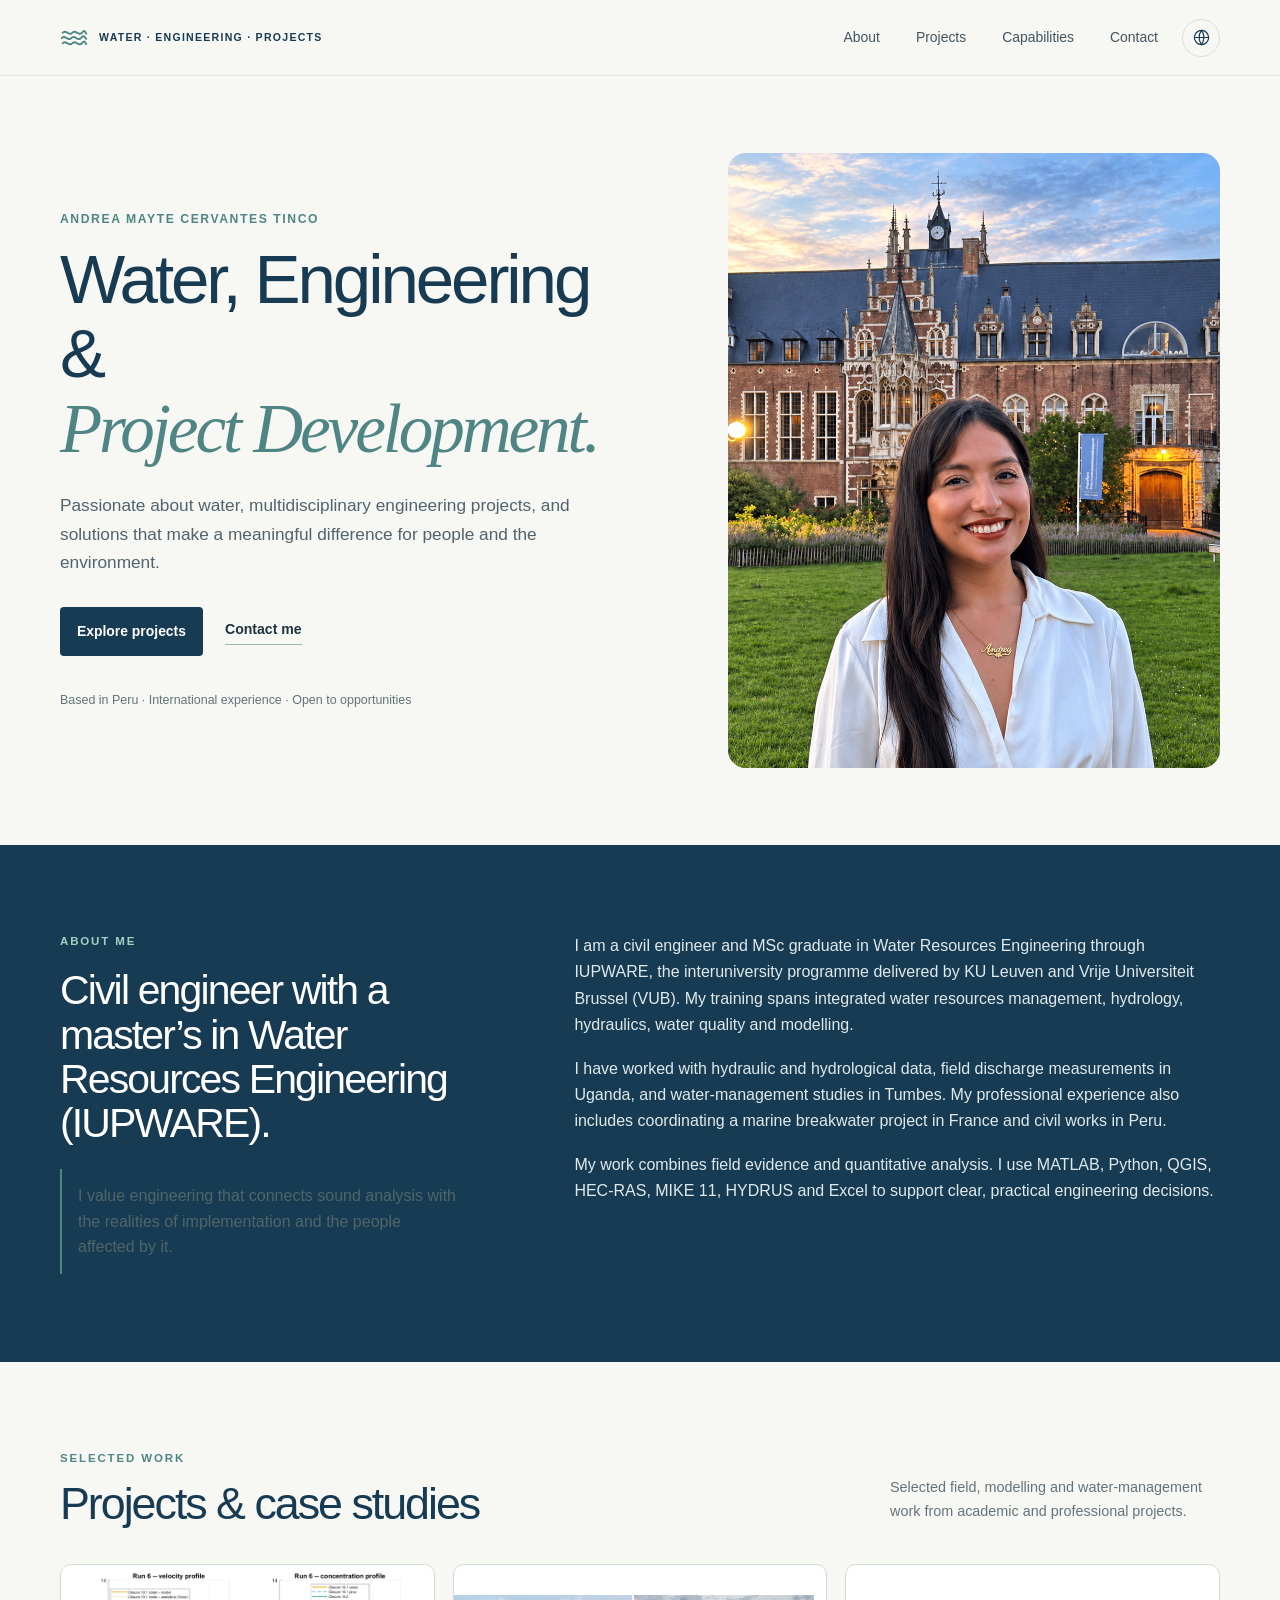
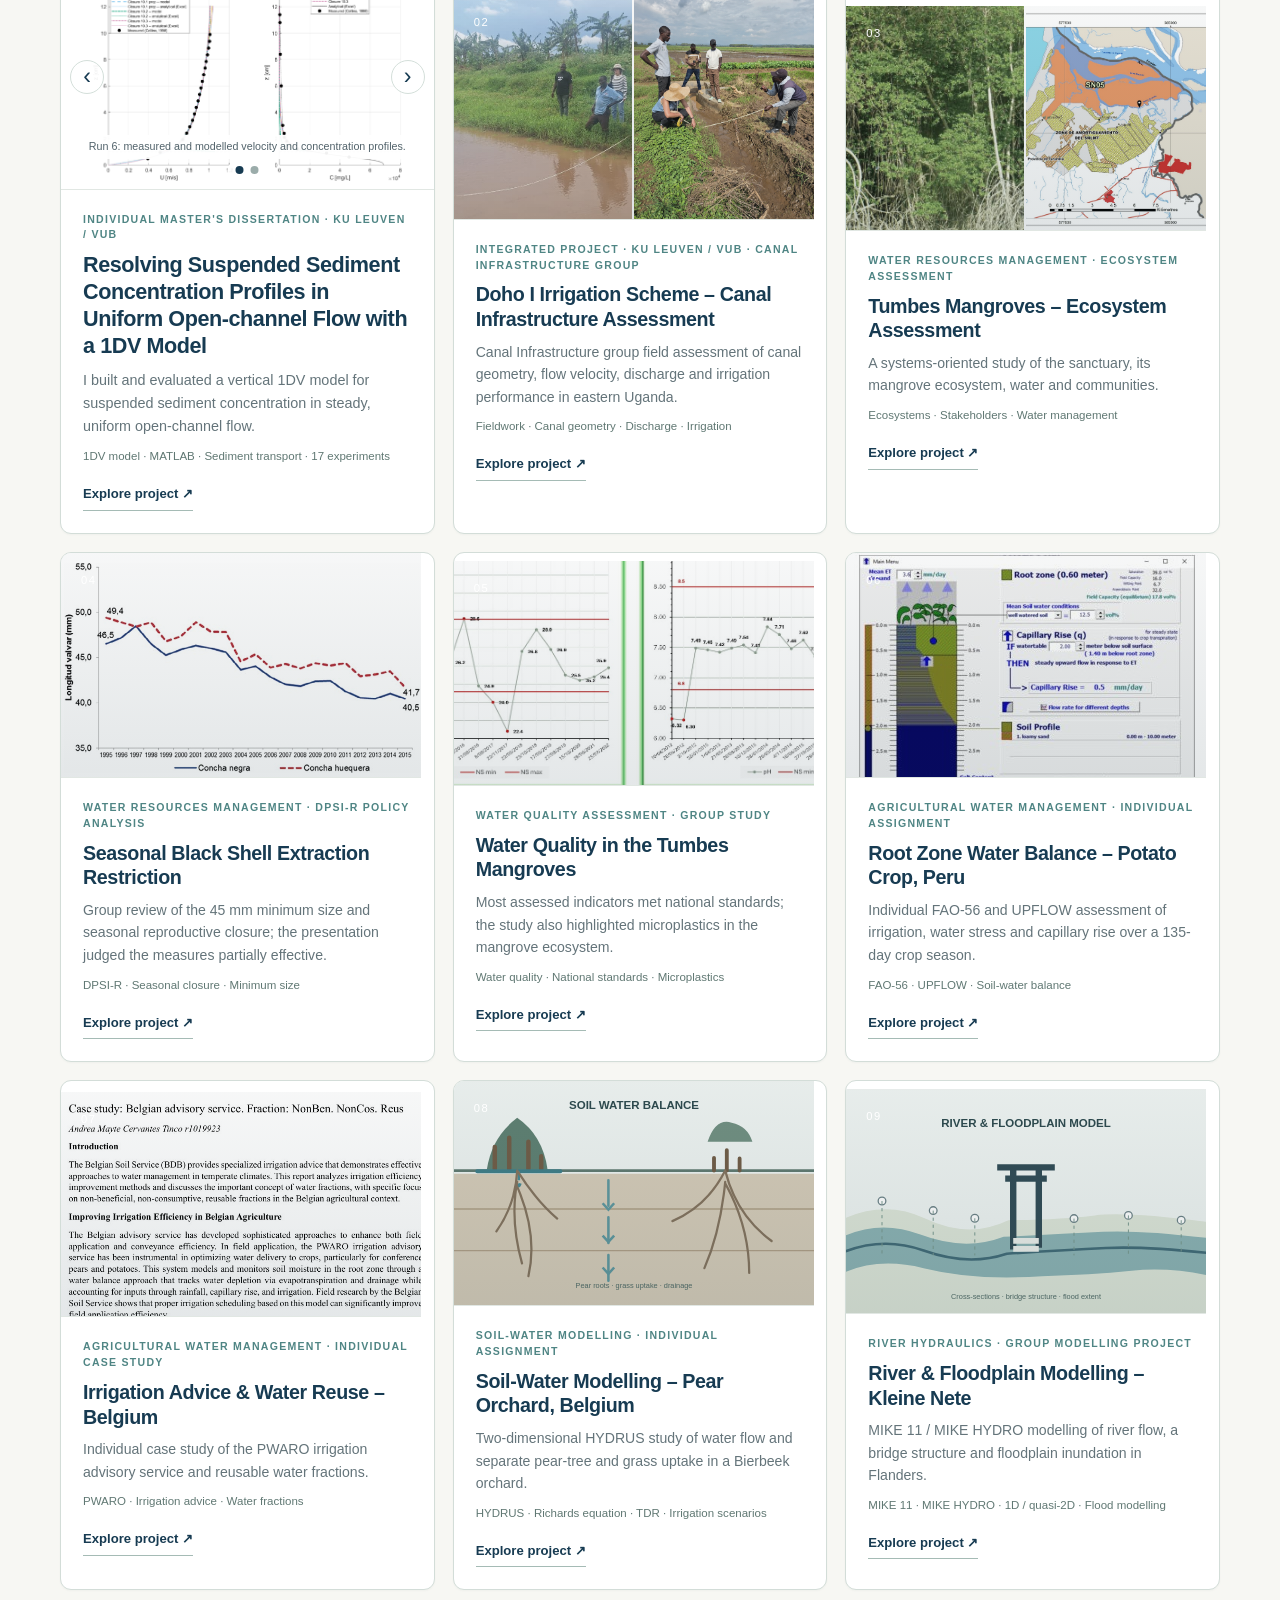
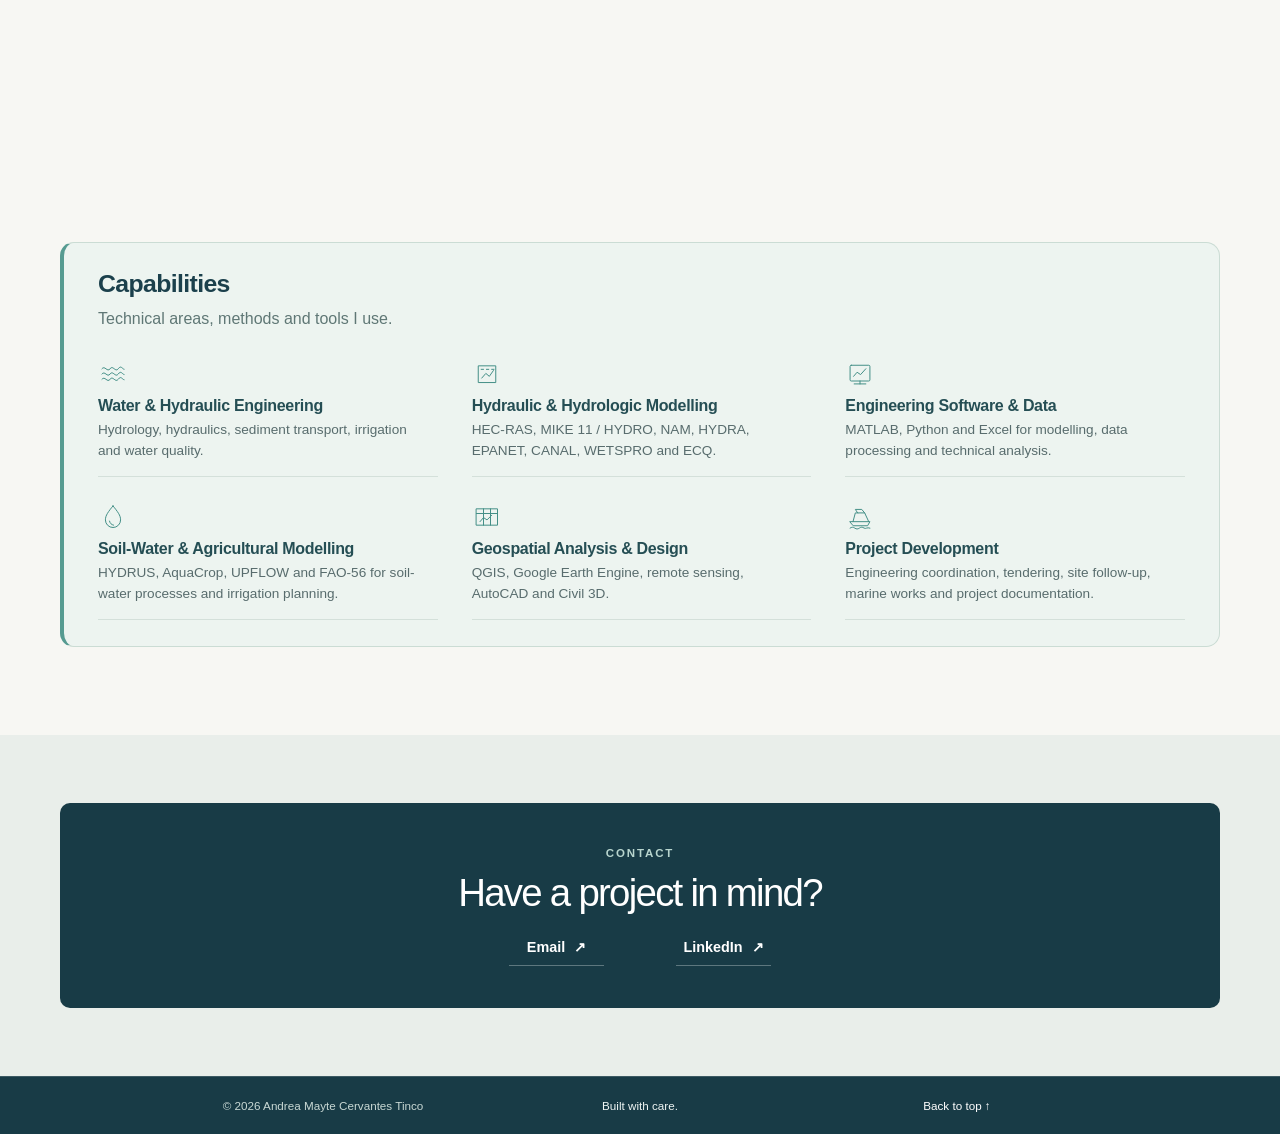
==== index.html @ 33591b2e "Expand portfolio project details and technical profile" ====
<!doctype html>
<html lang="en">
<head>
  <meta charset="utf-8">
  <meta name="viewport" content="width=device-width, initial-scale=1">
  <meta name="description" content="Andrea Mayte Cervantes Tinco — Civil engineer and MSc in Water Resources Engineering. Selected work in water resources, hydraulics and infrastructure.">
  <meta name="theme-color" content="#173b52">
  <title>Andrea Cervantes | Engineering Portfolio</title>
  <link rel="stylesheet" href="assets/css/style.css?v=14">
</head>
<body>
  <a class="skip-link" href="#main" data-i18n="skip">Skip to content</a>
  <header class="site-header">
    <a class="brand" href="#home" aria-label="Back to home"><span class="brand-mark" aria-hidden="true"><svg viewBox="0 0 32 32"><path d="M3 10c4-5 7 5 11 0s7 5 11 0 4 1 5 1M2 16c4-5 7 5 11 0s7 5 11 0 5 1 6 1M3 22c4-5 7 5 11 0s7 5 11 0 4 1 5 1"/></svg></span><span data-i18n="brandText">WATER · ENGINEERING · PROJECTS</span></a>
    <nav class="desktop-nav" aria-label="Main navigation">
      <a href="#about" data-i18n="navAbout">About</a>
      <a href="#projects" data-i18n="navProjects">Projects</a>
      <a href="#skills" data-i18n="navSkills">Capabilities</a>
      <a href="#contact" data-i18n="navContact">Contact</a>
    </nav>
    <div class="header-actions">
      <div class="language-picker">
        <button class="language-toggle" id="language-toggle" aria-label="Select language" aria-expanded="false">
          <svg viewBox="0 0 24 24" aria-hidden="true"><circle cx="12" cy="12" r="9"/><path d="M3 12h18M12 3a15 15 0 0 1 0 18M12 3a15 15 0 0 0 0 18"/></svg>
        </button>
        <div class="language-menu" id="language-menu" hidden>
          <button type="button" data-lang="en">English</button>
          <button type="button" data-lang="es">Español</button>
          <button type="button" data-lang="nl">Nederlands</button>
        </div>
      </div>
      <button class="menu-toggle" id="menu-toggle" aria-expanded="false" aria-controls="mobile-nav" aria-label="Open menu">☰</button>
    </div>
    <nav class="mobile-nav" id="mobile-nav" aria-label="Mobile navigation" hidden>
      <a href="#about" data-i18n="navAbout">About</a><a href="#projects" data-i18n="navProjects">Projects</a><a href="#skills" data-i18n="navSkills">Capabilities</a><a href="#contact" data-i18n="navContact">Contact</a>
    </nav>
  </header>
  <main id="main">
    <section class="hero section-wrap" id="home">
      <div class="hero-copy">
        <p class="hero-eyebrow">Andrea Mayte Cervantes Tinco</p>
        <h1 data-i18n="heroTitle">Water, Engineering &amp;<br><em>Project Development.</em></h1>
        <p class="hero-lede" data-i18n="heroText">Passionate about water, multidisciplinary engineering projects, and solutions that make a meaningful difference for people and the environment.</p>
        <div class="hero-actions">
          <a class="button button-dark" href="#projects" data-i18n="viewProjects">Explore projects <span aria-hidden="true">↗</span></a>
          <a class="text-link" href="#contact" data-i18n="getInTouch">Contact me</a>
        </div>
        <p class="hero-note" data-i18n="heroNote">Based in Peru · International experience · Open to opportunities</p>
      </div>
      <div class="hero-art photo-carousel" aria-label="Andrea's engineering and international experiences">
        <img class="hero-photo active" src="assets/images/Andrea_top.png" alt="Andrea at KU Leuven" fetchpriority="high">
        <img class="hero-photo" src="assets/images/Uganda_campo1.png" alt="Andrea measuring an irrigation channel in Uganda" loading="lazy">
        <img class="hero-photo" src="assets/images/Uganda_niños.png" alt="Andrea walking with children in Uganda" loading="lazy">
      </div>
    </section>

    <section class="about-section" id="about">
      <div class="section-wrap about-layout">
        <div class="about-heading"><p class="eyebrow" data-i18n="aboutLabel">ABOUT ME</p><h2 data-i18n="aboutTitle">Civil engineer with a master’s in Water Resources Engineering (IUPWARE).</h2><p class="about-principle" data-i18n="aboutPrinciple">I value engineering that connects sound analysis with the realities of implementation and the people affected by it.</p></div>
        <div class="about-copy"><p data-i18n="aboutP1">I am a civil engineer and MSc graduate in Water Resources Engineering through IUPWARE, the interuniversity programme delivered by KU Leuven and Vrije Universiteit Brussel (VUB). My training spans integrated water resources management, hydrology, hydraulics, water quality and modelling.</p><p data-i18n="aboutP2">I have worked with hydraulic and hydrological data, field discharge measurements in Uganda, and water-management studies in Tumbes. My professional experience also includes coordinating a marine breakwater project in France and civil works in Peru.</p><p data-i18n="aboutP3">My work combines field evidence and quantitative analysis. I use MATLAB, Python, QGIS, HEC-RAS, MIKE 11, HYDRUS and Excel to support clear, practical engineering decisions.</p></div>
      </div>
    </section>

    <section class="section-wrap content-section" id="projects">
      <div class="section-heading"><div><p class="eyebrow" data-i18n="selectedWork">SELECTED WORK</p><h2 data-i18n="projectsTitle">Projects &amp; case studies</h2></div><p class="section-aside" data-i18n="projectsAside">Selected research and engineering projects from academic and field experience.</p></div>
      <div class="project-grid project-grid-interactive">
        <article class="project-card thesis-project-card">
          <div class="thesis-carousel" data-carousel role="region" aria-roledescription="carousel" data-i18n-aria="thesisCarouselLabel" aria-label="Master's thesis figures">
            <img class="thesis-slide active" src="assets/images/projects/thesis-profiles.png" alt="Run 6 measured and modelled velocity and suspended sediment concentration profiles" data-i18n-alt="thesisAlt1" loading="lazy">
            <img class="thesis-slide" src="assets/images/projects/thesis-accuracy.png" alt="Concentration error across 17 experimental runs and four sediment closures" data-i18n-alt="thesisAlt2" loading="lazy">
            <button class="carousel-arrow carousel-prev" type="button" data-carousel-step="-1" data-i18n-aria="carouselPrevious" aria-label="Previous thesis figure">‹</button>
            <button class="carousel-arrow carousel-next" type="button" data-carousel-step="1" data-i18n-aria="carouselNext" aria-label="Next thesis figure">›</button>
            <div class="carousel-dots" data-i18n-aria="carouselChoose" aria-label="Choose thesis figure"><button type="button" class="active" data-slide-to="0" data-i18n-aria="carouselOption1" aria-label="Show profile comparison"></button><button type="button" data-slide-to="1" data-i18n-aria="carouselOption2" aria-label="Show 17-run accuracy comparison"></button></div>
            <p class="thesis-image-caption" data-carousel-caption data-i18n="thesisSlide1">Run 6: measured and modelled velocity and concentration profiles.</p>
          </div>
          <div class="project-content thesis-card-content">
            <span class="project-meta" data-i18n="thesisMeta">INDIVIDUAL MASTER'S DISSERTATION · KU LEUVEN / VUB</span>
            <h3 data-i18n="pThesisTitle">Resolving Suspended Sediment Concentration Profiles in Uniform Open-channel Flow with a 1DV Model</h3>
            <p class="project-summary" data-i18n="thesisIntro">I built and evaluated a vertical 1DV model for suspended sediment concentration in steady, uniform open-channel flow.</p>
            <span class="project-tags" data-i18n="thesisTags">1DV model · MATLAB · Sediment transport · 17 experiments</span>
            <button class="project-open thesis-card-action" type="button" data-project="thesis" data-i18n="openProject">Explore project ↗</button>
          </div>
        </article>
        <button class="project-card" type="button" data-project="doho"><span class="project-image project-image-pair"><img src="assets/images/projects/doho.jpg" alt="Field team measuring a Doho I canal" loading="lazy"><img src="assets/images/Uganda_campo1.png" alt="Canal cross-section field measurement in Uganda" loading="lazy"><span class="visual-index">02</span></span><span class="project-content"><span class="project-meta" data-i18n="dohoMeta">INTEGRATED PROJECT · KU LEUVEN / VUB · CANAL INFRASTRUCTURE GROUP</span><strong data-i18n="dohoTitle">Doho I Irrigation Scheme – Canal Infrastructure Assessment</strong><span class="project-summary" data-i18n="dohoSummary">Field assessment of canal geometry, flow velocity, discharge and irrigation performance in eastern Uganda.</span><span class="project-tags" data-i18n="dohoTags">Fieldwork · Canal geometry · Discharge · Irrigation</span><span class="project-open" data-i18n="openProject">Explore project ↗</span></span></button>
        <button class="project-card" type="button" data-project="tumbes"><span class="project-image project-image-pair"><img src="assets/images/projects/tumbes-mangrove.jpg" alt="Mangrove forest in the Tumbes sanctuary" loading="lazy"><img src="assets/images/projects/tumbes-map.jpg" alt="Map of the Tumbes sanctuary and study area" loading="lazy"><span class="visual-index">03</span></span><span class="project-content"><span class="project-meta" data-i18n="tumbesMeta">WATER RESOURCES MANAGEMENT · ECOSYSTEM ASSESSMENT</span><strong data-i18n="tumbesTitle">Tumbes Mangroves – Ecosystem Assessment</strong><span class="project-summary" data-i18n="tumbesSummary">A hydro-social systems case study of the Tumbes Mangroves National Sanctuary.</span><span class="project-tags" data-i18n="tumbesTags">Ecosystems · Stakeholders · Water management</span><span class="project-open" data-i18n="openProject">Explore project ↗</span></span></button>
        <button class="project-card" type="button" data-project="shells"><span class="project-image"><img src="assets/images/projects/shell-size-trend.png" alt="Trend in average black shell length from 1995 to 2015" loading="lazy"><span class="visual-index">04</span></span><span class="project-content"><span class="project-meta" data-i18n="shellMeta">WATER RESOURCES MANAGEMENT · DPSI-R POLICY ANALYSIS</span><strong data-i18n="shellTitle">Seasonal Black Shell Extraction Restriction</strong><span class="project-summary" data-i18n="shellSummary">DPSI-R analysis of seasonal harvesting restrictions in the Tumbes Mangroves Sanctuary.</span><span class="project-tags" data-i18n="shellTags">DPSI-R · Seasonal closure · Minimum size</span><span class="project-open" data-i18n="openProject">Explore project ↗</span></span></button>
        <button class="project-card" type="button" data-project="quality"><span class="project-image"><img src="assets/images/projects/waterquality-focus.jpg" alt="Water temperature and water quality measurements in the sanctuary" loading="lazy"><span class="visual-index">05</span></span><span class="project-content"><span class="project-meta" data-i18n="qualityMeta">WATER QUALITY ASSESSMENT · GROUP STUDY</span><strong data-i18n="qualityTitle">Water Quality in the Tumbes Mangroves</strong><span class="project-summary" data-i18n="qualitySummary">Assessment of water quality conditions in the sanctuary using the group's reported sampling and analysis.</span><span class="project-tags" data-i18n="qualityTags">Water quality · National standards · Microplastics</span><span class="project-open" data-i18n="openProject">Explore project ↗</span></span></button>
        <button class="project-card" type="button" data-project="potato"><span class="project-image"><img src="assets/images/projects/potato-focus.jpg" alt="UPFLOW soil water balance model for potato irrigation" loading="lazy"><span class="visual-index">06</span></span><span class="project-content"><span class="project-meta" data-i18n="potatoMeta">AGRICULTURAL WATER MANAGEMENT · INDIVIDUAL ASSIGNMENT</span><strong data-i18n="potatoTitle">Root Zone Water Balance – Potato Crop, Peru</strong><span class="project-summary" data-i18n="potatoSummary">Water balance assessment for a potato crop in Marcollo, Puno, including water stress and irrigation scenarios.</span><span class="project-tags" data-i18n="potatoTags">FAO-56 · UPFLOW · Soil-water balance</span><span class="project-open" data-i18n="openProject">Explore project ↗</span></span></button>
        <button class="project-card" type="button" data-project="belgium"><span class="project-image"><img src="assets/images/projects/belgium-focus.jpg" alt="Irrigation advisory case study for Belgium" loading="lazy"><span class="visual-index">07</span></span><span class="project-content"><span class="project-meta" data-i18n="belgiumMeta">AGRICULTURAL WATER MANAGEMENT · INDIVIDUAL CASE STUDY</span><strong data-i18n="belgiumTitle">Irrigation Advice &amp; Water Reuse – Belgium</strong><span class="project-summary" data-i18n="belgiumSummary">Case study of the Belgian Soil Service and irrigation advice, including water fractions.</span><span class="project-tags" data-i18n="belgiumTags">PWARO · Irrigation advice · Water fractions</span><span class="project-open" data-i18n="openProject">Explore project ↗</span></span></button>
        <button class="project-card" type="button" data-project="soil"><span class="project-image"><img src="assets/images/projects/soil-water-model.svg" alt="Conceptual diagram of an orchard soil-water model with separate pear and grass root zones" loading="lazy"><span class="visual-index">08</span></span><span class="project-content"><span class="project-meta" data-i18n="soilMeta">SOIL-WATER MODELLING · INDIVIDUAL ASSIGNMENT</span><strong data-i18n="soilTitle">Soil-Water Modelling – Pear Orchard, Belgium</strong><span class="project-summary" data-i18n="soilSummary">Two-dimensional HYDRUS study of water flow and separate pear-tree and grass uptake in a Bierbeek orchard.</span><span class="project-tags" data-i18n="soilTags">HYDRUS · Richards equation · TDR · Irrigation scenarios</span><span class="project-open" data-i18n="openProject">Explore project ↗</span></span></button>
        <button class="project-card" type="button" data-project="river"><span class="project-image"><img src="assets/images/projects/river-model.svg" alt="Conceptual river and floodplain illustration with a bridge and flow cross-sections" loading="lazy"><span class="visual-index">09</span></span><span class="project-content"><span class="project-meta" data-i18n="riverMeta">RIVER HYDRAULICS · GROUP MODELLING PROJECT</span><strong data-i18n="riverTitle">River &amp; Floodplain Modelling – Kleine Nete</strong><span class="project-summary" data-i18n="riverSummary">MIKE 11 / MIKE HYDRO modelling of river flow, a bridge structure and floodplain inundation in Flanders.</span><span class="project-tags" data-i18n="riverTags">MIKE 11 · MIKE HYDRO · 1D / quasi-2D · Flood modelling</span><span class="project-open" data-i18n="openProject">Explore project ↗</span></span></button>
      </div>
    </section>

    <section class="section-wrap content-section skills-section" id="skills">
      <div class="capability-panel">
        <h2 data-i18n="skillsTitle">Capabilities</h2><p class="capability-subtitle" data-i18n="skillsAside">Areas I work across and continue to develop.</p>
        <div class="capability-cards">
          <article class="capability-card"><span class="capability-icon" aria-hidden="true"><svg viewBox="0 0 48 48"><path d="M5 15c5-7 9 7 14 0s9 7 14 0 7 1 10 1M5 24c5-7 9 7 14 0s9 7 14 0 7 1 10 1M5 33c5-7 9 7 14 0s9 7 14 0 7 1 10 1"/></svg></span><h3 data-i18n="capWaterTitle">Water &amp; Hydraulic Engineering</h3><p data-i18n="capWaterText">Hydrology, hydraulics, sediment transport, irrigation and water quality.</p></article>
          <article class="capability-card"><span class="capability-icon" aria-hidden="true"><svg viewBox="0 0 48 48"><path d="M9 38V10h30v28zM15 31l7-8 6 5 7-10M14 16h4m5 0h4m5 0h4"/></svg></span><h3 data-i18n="capAnalysisTitle">Hydraulic &amp; Hydrologic Modelling</h3><p data-i18n="capAnalysisText">HEC-RAS, MIKE 11, MIKE HYDRO, NAM and HYDRA for flow and water-system analysis.</p></article>
          <article class="capability-card"><span class="capability-icon" aria-hidden="true"><svg viewBox="0 0 48 48"><rect x="7" y="9" width="34" height="27" rx="2"/><path d="M14 41h20m-10-5v5M13 28l6-7 6 4 9-10"/></svg></span><h3 data-i18n="capSoftwareTitle">Engineering Software &amp; Data</h3><p data-i18n="capSoftwareText">MATLAB, Python and Excel for modelling, data processing and technical analysis.</p></article>
          <article class="capability-card"><span class="capability-icon" aria-hidden="true"><svg viewBox="0 0 48 48"><path d="M24 5C16 15 11 21 11 29a13 13 0 0 0 26 0c0-8-5-14-13-24zM18 31c1 4 3 6 7 7"/></svg></span><h3 data-i18n="capSoilTitle">Soil-Water &amp; Agricultural Modelling</h3><p data-i18n="capSoilText">HYDRUS, AquaCrop, UPFLOW and FAO-56 for soil-water processes and irrigation planning.</p></article>
          <article class="capability-card"><span class="capability-icon" aria-hidden="true"><svg viewBox="0 0 48 48"><path d="M6 10h36v28H6zM6 18h36M18 10v28M30 10v28M12 32l6-7 6 4 8-8"/></svg></span><h3 data-i18n="capGeoTitle">Geospatial Analysis &amp; Design</h3><p data-i18n="capGeoText">QGIS, Google Earth Engine, remote sensing, AutoCAD and Civil 3D.</p></article>
          <article class="capability-card"><span class="capability-icon" aria-hidden="true"><svg viewBox="0 0 48 48"><path d="M7 32h34l-4 7H13zM12 32l4-15h16l7 15M20 17l-4-6h11l5 6M7 43c3-2 5-2 8 0s5 2 8 0 5-2 8 0 5-2 10 0"/></svg></span><h3 data-i18n="capProjectsTitle">Project Development &amp; Infrastructure</h3><p data-i18n="capProjectsText">Engineering coordination, tendering, site follow-up, marine works and project documentation.</p></article>
        </div>
      </div>
    </section>

    <section class="contact-section" id="contact">
      <div class="section-wrap contact-minimal">
        <p class="eyebrow" data-i18n="contactLabel">CONTACT</p>
        <h2 data-i18n="contactTitle">Have a project in mind?</h2>
        <div class="contact-links">
          <a href="mailto:dylams.cervantes@gmail.com"><span data-i18n="emailLabel">Email</span><span>↗</span></a>
          <a href="https://www.linkedin.com/in/andrea-cervantes-tinco/" target="_blank" rel="noopener noreferrer">LinkedIn <span>↗</span></a>
        </div>
      </div>
    </section>
  </main>

  <footer class="site-footer">
    <div class="section-wrap footer-inner"><span>© <span id="year"></span> Andrea Mayte Cervantes Tinco</span><span class="footer-note" data-i18n="footerNote">Built with care.</span><a href="#home" data-i18n="backTop">Back to top ↑</a></div>
  </footer>

<div class="modal-backdrop" id="project-modal" hidden>
 <section class="project-modal" role="dialog" aria-modal="true" aria-labelledby="modal-title">
  <button class="modal-close" id="modal-close" aria-label="Close project details">×</button>
  <div class="modal-scroll"><figure class="modal-visual"><button class="modal-image-zoom" id="modal-image-zoom" type="button" data-i18n-aria="modalViewImage" aria-label="View image full size"><img class="modal-image" id="modal-image" src="" alt=""></button><figcaption class="modal-image-caption" id="modal-image-caption"></figcaption><div class="modal-gallery-controls" id="modal-gallery-controls" hidden><button type="button" id="modal-gallery-prev" data-i18n-aria="modalPrevious" aria-label="Previous image">‹</button><span id="modal-gallery-count">1 / 1</span><button type="button" id="modal-gallery-next" data-i18n-aria="modalNext" aria-label="Next image">›</button></div></figure><div class="modal-body"><p class="eyebrow" id="modal-kicker"></p><h2 id="modal-title"></h2><p class="modal-intro" id="modal-intro"></p><div class="modal-columns"><div><h3 data-i18n="modalContext">Context &amp; objective</h3><p id="modal-context"></p><h3 data-i18n="modalApproach">Approach</h3><p id="modal-approach"></p></div><div><h3 data-i18n="modalContribution">My contribution / scope</h3><p id="modal-contribution"></p><h3 data-i18n="modalOutcome">Outcome</h3><p id="modal-outcome"></p></div></div><div class="modal-tools"><strong data-i18n="modalTools">Key topics</strong><span id="modal-tags"></span></div></div></div>
 </section>
</div>
  <script src="assets/js/main.js?v=14"></script>
</body>
</html>
---- assets/css/style.css ----
:root {
  --navy: #173b52;
  --navy-deep: #102d40;
  --teal: #4f8584;
  --mint: #dce9e5;
  --paper: #f7f7f3;
  --white: #fff;
  --ink: #20323c;
  --muted: #64747a;
  --line: #d8dfdc;
  --sand: #e0b77d;
  --max: 1160px;
  --serif: Georgia, "Times New Roman", serif;
  --sans: Inter, "Aptos", "Segoe UI", Arial, sans-serif;
}
* { box-sizing: border-box; }
html { scroll-behavior: smooth; scroll-padding-top: 90px; }
body { margin: 0; background: var(--paper); color: var(--ink); font-family: var(--sans); line-height: 1.65; -webkit-font-smoothing: antialiased; }
a { color: inherit; text-decoration: none; }
a:hover { color: var(--teal); }
button, select { font: inherit; }
.skip-link { position: absolute; left: -999px; top: 0; background: var(--white); padding: .7rem; z-index: 99; }
.skip-link:focus { left: .5rem; }
.section-wrap { width: min(var(--max), calc(100% - 48px)); margin-inline: auto; }
.site-header { position: sticky; top: 0; z-index: 10; min-height: 76px; display: flex; align-items: center; justify-content: space-between; gap: 24px; padding: 0 max(24px, calc((100% - var(--max)) / 2)); background: rgba(247,247,243,.94); backdrop-filter: blur(14px); border-bottom: 1px solid rgba(216,223,220,.8); }
.brand {
  color: var(--navy);
  font-family: "URW Chancery L", "Brush Script MT", "Segoe Script", cursive;
  font-size: 1.55rem;
  font-weight: 500;
  font-style: italic;
  letter-spacing: -.035em;
  white-space: nowrap;
  transform: none;
  display: inline-block;
}
.desktop-nav { display: flex; align-items: center; gap: clamp(18px, 3vw, 36px); margin-left: auto; }
.desktop-nav a, .mobile-nav a { font-size: .87rem; color: #43555e; }
.header-actions { display: flex; align-items: center; gap: 8px; }
.language-label { font-size: .75rem; color: var(--muted); }
#language-select { background: transparent; border: 1px solid var(--line); border-radius: 5px; color: var(--navy); padding: 7px 9px; font-weight: 700; font-size: .8rem; }
.menu-toggle { display: none; border: 1px solid var(--line); background: transparent; color: var(--navy); border-radius: 5px; padding: 6px 10px; }
.mobile-nav { position: absolute; top: 75px; right: 16px; padding: 14px 20px; background: var(--white); border: 1px solid var(--line); box-shadow: 0 12px 30px #173b5218; border-radius: 8px; flex-direction: column; gap: 12px; min-width: 160px; }
.mobile-nav:not([hidden]) { display: flex; }
.hero { display: grid; grid-template-columns: 1.08fr .92fr; align-items: center; gap: clamp(36px, 7vw, 90px); padding-block: clamp(58px, 8vw, 108px); }
.eyebrow { margin: 0 0 18px; color: var(--teal); font-size: .72rem; letter-spacing: .16em; font-weight: 800; line-height: 1.5; }
h1, h2, h3, p { margin-top: 0; }
h1, h2 { color: var(--navy); font-weight: 500; letter-spacing: -.045em; line-height: 1.08; }
h1 { font-size: clamp(2.7rem, 5.4vw, 5rem); margin-bottom: 25px; }
h1 em { color: var(--teal); font-family: var(--serif); font-weight: 400; }
h2 { font-size: clamp(2rem, 3.5vw, 3.25rem); margin-bottom: 18px; }
h3 { color: var(--navy); line-height: 1.25; letter-spacing: -.02em; }
.hero-lede { max-width: 590px; color: #52636b; font-size: clamp(1rem, 1.35vw, 1.13rem); }
.hero-actions { display: flex; align-items: center; flex-wrap: wrap; gap: 22px; margin-top: 30px; }
.button { display: inline-flex; align-items: center; gap: 18px; border-radius: 4px; padding: 13px 17px; font-size: .87rem; font-weight: 700; }
.button-dark { background: var(--navy); color: white; }
.button-dark:hover { background: var(--teal); color: white; }
.text-link { font-size: .88rem; font-weight: 700; border-bottom: 1px solid #9bb7b0; padding-bottom: 3px; }
.hero-note { margin: 34px 0 0; font-size: .78rem; color: var(--muted); }
.hero-art { position: relative; background: var(--mint); min-height: 430px; overflow: hidden; }
.photo-carousel { width: 100%; max-width: 520px; aspect-ratio: 4 / 5; border-radius: 18px; isolation: isolate; }
.photo-carousel .hero-photo { position: absolute; inset: 0; display: block; width: 100%; height: 100%; object-fit: cover; object-position: center; opacity: 0; visibility: hidden; transition: opacity 1s ease, visibility 1s ease; }
.photo-carousel .hero-photo.active { opacity: 1; visibility: visible; }
.contour-art { display: block; width: 100%; height: 100%; min-height: 430px; }
.art-label, .art-caption { display: none !important; }
.intro-strip { background: #e9eeea; padding-block: 34px; }
.intro-grid { display: grid; grid-template-columns: minmax(0, .8fr) minmax(0, 1.2fr); align-items: start; gap: clamp(2rem, 5vw, 5rem); }
.intro-approach, .intro-about { min-width: 0; }
.intro-grid .eyebrow { margin: 4px 0 16px; }
.intro-statement { max-width: 800px; color: var(--navy); font-family: var(--serif); font-size: clamp(1.35rem, 2.3vw, 2rem); line-height: 1.35; margin: 0; }
.intro-about > p:not(.eyebrow) { color: #425760; margin: 0 0 1rem; line-height: 1.7; font-size: .94rem; }
.intro-about > p:last-child { margin-bottom: 0; }
.content-section { padding-block: clamp(65px, 8vw, 105px); }
.section-heading { display: flex; align-items: end; justify-content: space-between; gap: 40px; margin-bottom: 36px; }
.section-heading .eyebrow { margin-bottom: 12px; }
.section-heading h2 { margin-bottom: 0; }
.section-aside { max-width: 330px; color: var(--muted); font-size: .9rem; margin-bottom: 4px; }
.project-grid { display: grid; grid-template-columns: repeat(2, minmax(0, 1fr)); gap: 24px; align-items: stretch; }
.project-card { background: var(--white); border: 1px solid #e4e8e5; min-width: 0; }
.project-featured { grid-column: 1 / -1; display: grid; grid-template-columns: 1.05fr .95fr; }
.project-visual { min-height: 230px; position: relative; overflow: hidden; }
.project-featured .project-visual { min-height: 350px; }
.visual-sediment { background: var(--navy); display: flex; align-items: center; }
.visual-sediment svg { width: 100%; height: auto; padding: 18px; }
.visual-index { position: absolute; top: 18px; left: 20px; color: var(--white); font-size: .7rem; letter-spacing: .14em; z-index: 1; }
.visual-foot { position: absolute; bottom: 13px; left: 18px; color: #d8e4e5; font-size: .68rem; }
.project-content { padding: clamp(22px, 3vw, 34px); }
.project-type { color: var(--teal); font-size: .68rem; font-weight: 800; letter-spacing: .12em; margin-bottom: 13px; }
.project-content h3 { font-size: clamp(1.25rem, 2vw, 1.7rem); margin-bottom: 12px; }
.project-content > p:not(.project-type) { color: var(--muted); font-size: .9rem; }
.tag-list { display: flex; flex-wrap: wrap; gap: 7px; padding: 0; list-style: none; margin: 20px 0; }
.tag-list li { background: #edf2ef; color: #47625f; border-radius: 3px; padding: 4px 8px; font-size: .7rem; }
.project-link { display: inline-flex; align-items: center; gap: 12px; margin-top: 4px; font-size: .83rem; font-weight: 800; color: var(--navy); border-bottom: 1px solid #a5bbb5; padding-bottom: 4px; }
.visual-water { background: #dce9e5; display: grid; place-items: center; }
.water-rings { width: 210px; height: 210px; border: 1px solid #4f8584; border-radius: 50%; position: relative; }
.water-rings::before, .water-rings::after { content: ""; position: absolute; border: 1px solid #4f8584; border-radius: 50%; inset: 20px -30px; transform: rotate(25deg); }
.water-rings::after { inset: -25px 38px; transform: rotate(-35deg); }
.visual-title { position: absolute; bottom: 18px; left: 20px; color: var(--navy); font-size: .65rem; letter-spacing: .13em; font-weight: 800; }
.visual-maritime { background: #e7e4da; display: grid; place-items: center; }
.maritime-lines { width: 100%; height: 100%; position: absolute; inset: 0; background: repeating-linear-gradient(165deg, transparent 0 20px, rgba(23,59,82,.18) 21px 22px, transparent 23px 40px); clip-path: polygon(0 15%,100% 0,100% 82%,0 100%); }
.about-band { background: var(--navy); color: white; padding-block: clamp(60px, 8vw, 100px); }
.about-grid { display: grid; grid-template-columns: .85fr 1.15fr; gap: clamp(35px, 8vw, 100px); }
.about-band h2 { color: white; max-width: 450px; }
.about-band .eyebrow { color: #9fc9bd; }
.about-copy { max-width: 650px; color: #d5e0e3; }
.about-copy p { margin-bottom: 18px; }
.about-caution { font-size: .82rem; color: #a9c1c8; border-left: 2px solid var(--teal); padding-left: 14px; margin-top: 28px; }
.skills-grid { display: grid; grid-template-columns: repeat(3, minmax(0, 1fr)); border-top: 1px solid var(--line); }
.skill-block { padding: 26px 26px 0 0; }
.skill-block + .skill-block { border-left: 1px solid var(--line); padding-left: 26px; }
.skill-number { color: var(--teal); font-size: .72rem; font-weight: 800; letter-spacing: .1em; }
.skill-block h3 { margin: 15px 0 10px; font-size: 1.15rem; }
.skill-block p { color: var(--muted); font-size: .9rem; margin-bottom: 0; }
.contact-section { background: #e9eeea; padding-block: clamp(60px, 8vw, 100px); }
.contact-grid { display: grid; grid-template-columns: 1fr .8fr; gap: 70px; }
.contact-grid h2 { max-width: 500px; }
.contact-grid > div:first-child > p:last-child { max-width: 500px; color: var(--muted); }
.contact-links { display: flex; flex-direction: column; align-items: stretch; }
.contact-links > a { display: flex; justify-content: space-between; gap: 20px; border-bottom: 1px solid #cbd6d1; padding: 13px 0; color: var(--navy); font-weight: 700; font-size: .9rem; }
.contact-note { margin-top: 18px; font-size: .75rem; color: var(--muted); }
.site-footer { background: var(--navy-deep); color: #cbd8dc; padding-block: 19px; font-size: .73rem; }
.footer-inner { display: flex; justify-content: space-between; align-items: center; gap: 18px; }
.site-footer a { color: #fff; }
@media (max-width: 850px) {
  .desktop-nav { gap: 16px; }
  .hero { gap: 28px; }
  .hero-art, .contour-art { min-height: 360px; }
  .project-featured { grid-template-columns: 1fr 1fr; }
}
@media (max-width: 768px) {
  .intro-grid { grid-template-columns: 1fr; gap: 2rem; }
  .photo-carousel { max-width: 100%; aspect-ratio: 4 / 5; }
}
@media (max-width: 680px) {
  .section-wrap { width: min(100% - 32px, var(--max)); }
  .site-header { padding-inline: 16px; min-height: 66px; }
  .desktop-nav, .language-label { display: none; }
  .menu-toggle { display: inline-block; }
  .mobile-nav { top: 65px; }
  .hero { grid-template-columns: 1fr; padding-block: 50px; }
  .hero-art, .contour-art { min-height: 300px; }
  .project-featured { grid-template-columns: 1fr; }
  .section-heading { align-items: start; flex-direction: column; gap: 14px; }
  .project-grid { grid-template-columns: 1fr; }
  .project-featured { grid-column: auto; }
  .project-featured .project-visual { min-height: 270px; }
  .skills-grid { grid-template-columns: 1fr; }
  .skill-block, .skill-block + .skill-block { padding: 22px 0; border-left: 0; border-bottom: 1px solid var(--line); }
  .footer-inner { flex-wrap: wrap; }
}
@media (prefers-reduced-motion: reduce) { html { scroll-behavior: auto; } * { transition: none !important; } }


.hero-eyebrow {
  margin: 0 0 .65rem;
  color: var(--teal);
  font-size: .78rem;
  font-weight: 750;
  letter-spacing: .13em;
  line-height: 1.4;
  text-transform: uppercase;
}


/* Selected project cards */
.visual-uganda {
  background: linear-gradient(180deg, rgba(16,45,64,.03), rgba(16,45,64,.55)),
    url("../images/Uganda_campo1.png") center 55% / cover;
}
.visual-mangrove { background: linear-gradient(145deg, #dce9e5, #8aaca3); }
.visual-shellfish { background: linear-gradient(145deg, #e6e1d4, #b7c8c1); }
.visual-potato { background: linear-gradient(145deg, #e7e2cf, #b5c49c); }
.visual-belgium { background: linear-gradient(145deg, #dce5e8, #a8bdc2); }
.visual-mangrove::after, .visual-shellfish::after, .visual-potato::after, .visual-belgium::after {
  content: ""; position: absolute; inset: 18% 12%;
  border: 1px solid rgba(23,59,82,.22); border-radius: 50%;
  transform: rotate(-18deg);
}
.visual-shellfish::after { inset: 24% 18%; border-radius: 45% 55% 50% 40%; }
.visual-potato::after { inset: 15% 25%; border-radius: 48%; transform: rotate(28deg); }
.visual-belgium::after { inset: 20% 14%; border-radius: 4px; transform: rotate(8deg); }
.project-card:not(.project-featured) .project-visual { min-height: 230px; }
.project-card .visual-title { z-index: 1; }
@media (max-width: 760px) {
  .project-grid { grid-template-columns: 1fr; }
  .project-featured { grid-column: auto; grid-template-columns: 1fr; }
  .project-featured .project-visual { min-height: 260px; }
}


/* v10: interactive project cards, language globe and minimal contact */
.brand { font-family: var(--sans); font-size: .72rem; font-weight: 800; letter-spacing: .15em; color: var(--teal); white-space: nowrap; }
.brand span { color: #b8c9c2; padding: 0 .25rem; }
.language-picker { position: relative; }
.language-toggle { width: 38px; height: 38px; display:grid; place-items:center; border:1px solid var(--line); border-radius:50%; background:transparent; color:var(--navy); cursor:pointer; }
.language-toggle svg { width:19px; height:19px; fill:none; stroke:currentColor; stroke-width:1.5; stroke-linecap:round; }
.language-menu { position:absolute; right:0; top:46px; z-index:30; min-width:145px; padding:7px; background:white; border:1px solid var(--line); box-shadow:0 12px 30px #173b5218; border-radius:7px; }
.language-menu[hidden] { display:none; }
.language-menu button { display:block; width:100%; text-align:left; border:0; background:transparent; padding:9px 10px; color:var(--ink); cursor:pointer; border-radius:4px; }
.language-menu button:hover { background:#edf2ef; }
.project-grid-interactive .project-card { display:block; width:100%; padding:0; border:1px solid #e4e8e5; text-align:left; font:inherit; color:inherit; cursor:pointer; transition:transform .2s ease, box-shadow .2s ease; }
.project-grid-interactive .project-card:hover { transform:translateY(-3px); box-shadow:0 12px 28px #173b5214; }
.project-grid-interactive .project-featured { display:grid; grid-template-columns:1.05fr .95fr; grid-column:1 / -1; }
.project-image { position:relative; display:block; min-height:230px; overflow:hidden; background:#dce9e5; }
.project-featured .project-image { min-height:350px; }
.project-image img { display:block; width:100%; height:100%; min-height:230px; object-fit:cover; position:absolute; inset:0; transition:transform .45s ease; }
.project-card:hover .project-image img { transform:scale(1.035); }
.project-featured .project-image img { min-height:350px; }
.project-content { display:flex; flex-direction:column; gap:10px; padding:clamp(22px,3vw,34px); }
.project-content strong { color:var(--navy); font-size:clamp(1.2rem,2vw,1.55rem); line-height:1.25; letter-spacing:-.02em; }
.project-meta { color:var(--teal); font-size:.66rem; font-weight:800; letter-spacing:.12em; }
.project-summary { color:var(--muted); font-size:.88rem; line-height:1.6; }
.project-tags { color:#607873; font-size:.72rem; }
.project-open { margin-top:7px; color:var(--navy); font-size:.82rem; font-weight:800; border-bottom:1px solid #a5bbb5; width:max-content; padding-bottom:4px; }
.project-grid-interactive .project-card:focus-visible, .language-toggle:focus-visible, .language-menu button:focus-visible { outline:3px solid #8bb9ae; outline-offset:3px; }
.skills-grid { grid-template-columns:repeat(3,minmax(0,1fr)); }
.contact-section { padding-block:clamp(42px,6vw,70px); }
.contact-minimal { display:grid; grid-template-columns:.7fr 1.3fr; align-items:center; column-gap:40px; }
.contact-minimal .eyebrow { margin:0; }
.contact-minimal h2 { font-size:clamp(1.8rem,3vw,2.7rem); margin:0; }
.contact-minimal .contact-links { grid-column:2; display:flex; flex-direction:row; flex-wrap:wrap; gap:28px; margin-top:18px; }
.contact-minimal .contact-links a { display:inline-flex; gap:10px; border-bottom:1px solid #cbd6d1; padding:6px 0; font-size:.9rem; }
.modal-backdrop { position:fixed; inset:0; z-index:100; display:grid; place-items:center; padding:24px; background:rgba(10,29,40,.68); backdrop-filter:blur(5px); }
.modal-backdrop[hidden] { display:none; }
.project-modal { position:relative; width:min(900px,100%); max-height:min(88vh,900px); background:var(--paper); border-radius:10px; overflow:hidden; box-shadow:0 24px 80px #07192355; }
.modal-scroll { max-height:min(88vh,900px); overflow-y:auto; overscroll-behavior:contain; }
.modal-close { position:sticky; float:right; top:12px; margin:12px 12px -54px 0; z-index:3; width:40px; height:40px; border:0; border-radius:50%; background:rgba(255,255,255,.94); color:var(--navy); font-size:1.8rem; line-height:1; cursor:pointer; box-shadow:0 2px 12px #102d4020; }
.modal-image { display:block; width:100%; height:260px; object-fit:cover; background:var(--mint); }
.modal-body { padding:clamp(24px,5vw,48px); }
.modal-body h2 { font-size:clamp(1.8rem,3vw,2.65rem); }
.modal-intro { color:#52636b; font-size:1.05rem; max-width:760px; }
.modal-columns { display:grid; grid-template-columns:1fr 1fr; gap:32px; margin-top:28px; }
.modal-columns h3 { font-size:1rem; margin:18px 0 7px; }
.modal-columns p { color:var(--muted); font-size:.9rem; }
.modal-tools { border-top:1px solid var(--line); padding-top:18px; display:grid; gap:7px; color:var(--navy); font-size:.85rem; }
.modal-tools span { color:var(--muted); }
.modal-note { margin:22px 0 0; padding-left:12px; border-left:2px solid var(--teal); color:var(--muted); font-size:.78rem; }
body.modal-open { overflow:hidden; }
@media(max-width:850px) { .project-grid-interactive .project-featured { grid-template-columns:1fr 1fr; } }
@media(max-width:680px) {
 .brand { font-size:.62rem; letter-spacing:.09em; }
 .desktop-nav,.language-label { display:none; }
 .language-toggle { width:35px; height:35px; }
 .project-grid-interactive .project-featured { grid-template-columns:1fr; }
 .project-grid-interactive .project-featured .project-image,.project-grid-interactive .project-featured .project-image img { min-height:260px; }
 .skills-grid { grid-template-columns:1fr; }
 .contact-minimal { grid-template-columns:1fr; gap:14px; }
 .contact-minimal .contact-links { grid-column:1; flex-direction:column; gap:8px; }
 .modal-backdrop { padding:10px; }
 .project-modal,.modal-scroll { max-height:94vh; }
 .modal-image { height:190px; }
 .modal-columns { grid-template-columns:1fr; gap:0; }
}

/* Portfolio refresh: editorial identity, focused work cards and a stronger story. */
.brand { display:inline-flex; align-items:center; gap:11px; color:var(--navy); font-size:.68rem; letter-spacing:.14em; }
.brand > span:last-child { color:var(--navy); }
.brand .brand-mark { width:25px; height:25px; display:flex; flex-direction:column; justify-content:center; gap:3px; }
.brand-mark i { display:block; height:2px; background:var(--teal); border-radius:4px; }
.brand-mark i:nth-child(1) { width:13px; }
.brand-mark i:nth-child(2) { width:20px; }
.brand-mark i:nth-child(3) { width:16px; }
.hero { padding-block:clamp(48px,6vw,78px); }
.hero h1 { font-size:clamp(2.6rem,4.7vw,4.35rem); }
.hero-lede { max-width:510px; }
.intro-strip { padding-block:22px; background:#e9eeea; }
.intro-grid { display:grid; grid-template-columns:.75fr 1.25fr; align-items:center; gap:clamp(2rem,5vw,5rem); }
.intro-grid .eyebrow { margin:0; }
.intro-statement { max-width:700px; font-size:clamp(1.15rem,2vw,1.55rem); }
.content-section { padding-block:clamp(58px,7vw,88px); }
.project-grid { grid-template-columns:repeat(3,minmax(0,1fr)); gap:18px; }
.project-grid-interactive .project-featured { grid-column:span 2; grid-template-columns:1fr 1fr; }
.project-image, .project-image img { min-height:210px; }
.project-featured .project-image, .project-featured .project-image img { min-height:100%; }
.project-content { padding:23px; }
.project-content strong { font-size:clamp(1.05rem,1.55vw,1.35rem); }
.project-featured .project-content strong { font-size:clamp(1.25rem,2vw,1.65rem); }
.project-meta { line-height:1.5; }
.project-open { margin-top:auto; padding-top:6px; }
.about-section { background:var(--navy); color:#e5edef; padding-block:clamp(58px,7vw,88px); }
.about-layout { display:grid; grid-template-columns:.8fr 1.2fr; gap:clamp(35px,7vw,84px); }
.about-section .eyebrow { color:#a5cfc1; }
.about-section h2 { color:white; font-size:clamp(2rem,3.2vw,3rem); }
.about-copy { max-width:700px; color:#e0e9eb; }
.about-copy p { margin-bottom:17px; }
.about-education { display:grid; gap:9px; margin-top:25px; padding-top:20px; border-top:1px solid #ffffff35; color:#b8d2d0; font-size:.82rem; }
.skills-section { padding-top:clamp(55px,6vw,76px); }
.skills-section .skill-block { padding-block:22px 0; }
.skills-section .skill-block h3 { font-size:1.12rem; }
.contact-section { background:#e9eeea; }
@media(max-width:850px) {
  .project-grid { grid-template-columns:repeat(2,minmax(0,1fr)); }
  .project-grid-interactive .project-featured { grid-column:1/-1; }
  .about-layout { gap:35px; }
}
@media(max-width:680px) {
  .brand { font-size:.59rem; letter-spacing:.1em; gap:8px; }
  .hero { padding-block:42px; }
  .intro-grid, .about-layout { grid-template-columns:1fr; gap:18px; }
  .project-grid { grid-template-columns:1fr; }
  .project-grid-interactive .project-featured { grid-template-columns:1fr; }
  .project-featured .project-image, .project-featured .project-image img { min-height:260px; }
  .about-section { padding-block:55px; }
}


/* V12: restore the intended personal identity and balanced editorial layout */
.brand {
  color:var(--navy); font-family:var(--serif); font-size:1.12rem;
  font-weight:600; font-style:italic; letter-spacing:-.035em;
  white-space:nowrap; transform:none;
}
.brand span { display:none; }
.hero-eyebrow { color:var(--teal); font-size:.76rem; font-weight:800; letter-spacing:.13em; margin-bottom:14px; }
.hero-lede { max-width:590px; }
.intro-strip { background:#e9eeea; padding-block:38px; }
.intro-grid { grid-template-columns:minmax(0,.8fr) minmax(0,1.2fr); gap:clamp(2rem,5vw,5rem); }
.intro-statement { max-width:440px; font-size:clamp(1.4rem,2.2vw,1.9rem); }
.intro-about > p:not(.eyebrow) { max-width:660px; }
.capability-cards { display:grid; grid-template-columns:repeat(2,minmax(0,1fr)); gap:18px; }
.capability-card {
  min-width:0; padding:27px 28px 29px; background:#edf1ee;
  border:1px solid #dce5e0; border-radius:8px;
  transition:transform .2s ease,box-shadow .2s ease;
}
.capability-card:hover { transform:translateY(-3px); box-shadow:0 12px 28px rgba(23,59,82,.08); }
.capability-icon { width:48px; height:48px; display:grid; place-items:center; margin-bottom:16px; color:var(--teal); }
.capability-icon svg { width:42px; height:42px; fill:none; stroke:currentColor; stroke-width:1.7; stroke-linecap:round; stroke-linejoin:round; }
.capability-card .skill-number { display:block; color:#829a91; font-size:.68rem; font-weight:800; letter-spacing:.12em; margin-bottom:8px; }
.capability-card h3 { margin:0 0 9px; font-size:1.12rem; }
.capability-card p { margin:0; color:#596b70; font-size:.9rem; line-height:1.65; }
.contact-section {
  background:#e9eeea; color:var(--ink);
  padding-block:clamp(44px,6vw,68px);
}
.contact-minimal {
  display:grid; grid-template-columns:.55fr 1.45fr; align-items:start;
  gap:10px 44px; padding:clamp(25px,4vw,42px);
  background:#183b46; border-radius:10px; color:#f7f7f3;
}
.contact-minimal .eyebrow { color:#b8d5ce; margin:7px 0 0; }
.contact-copy h2 { color:#fff; font-size:clamp(1.8rem,3vw,2.5rem); margin:0 0 8px; }
.contact-copy p { color:#d9e5e1; font-size:.92rem; margin:0; max-width:590px; }
.contact-minimal .contact-links { grid-column:2; display:flex; flex-direction:row; flex-wrap:wrap; gap:26px; margin-top:12px; }
.contact-minimal .contact-links a { color:#fff; border-color:rgba(220,233,229,.35); padding:5px 0; }
.contact-minimal .contact-links a:hover { color:#b8d5ce; }
.site-footer { background:#183b46; color:#c8d8d4; border-top:1px solid rgba(220,233,229,.18); }
.site-footer a:hover { color:#fff; }
@media(max-width:760px) {
 .capability-cards { grid-template-columns:1fr; }
 .contact-minimal { grid-template-columns:1fr; gap:12px; }
 .contact-minimal .contact-links { grid-column:1; flex-direction:column; gap:9px; }
}
@media(max-width:680px) { .brand { font-size:.95rem; } }

/* Final identity and contrast overrides after the legacy v12 theme rules. */
.brand { display:inline-flex; align-items:center; gap:11px; color:var(--navy); font-family:var(--sans); font-size:.68rem; font-style:normal; font-weight:800; letter-spacing:.14em; }
.brand span { display:inline-block; padding:0; }
.brand .brand-mark { width:25px; height:25px; flex:0 0 25px; display:flex; flex-direction:column; justify-content:center; gap:3px; }
.brand-mark i { display:block; height:2px; background:var(--teal); border-radius:4px; }
.brand-mark i:nth-child(1) { width:13px; }
.brand-mark i:nth-child(2) { width:20px; }
.brand-mark i:nth-child(3) { width:16px; }
.contact-minimal h2 { color:#fff; }
@media(max-width:680px) { .brand { font-size:.59rem; letter-spacing:.1em; gap:8px; } }

/* Requested portfolio layout refinements */
.brand { font-size:.66rem; letter-spacing:.12em; }
.hero h1 { font-size:clamp(2.7rem,5.4vw,5rem); }
.about-section { margin-top:0; }
.about-section h2 { max-width:560px; }
.project-grid { grid-template-columns:repeat(3,minmax(0,1fr)); align-items:stretch; }
.project-grid-interactive .project-featured { display:block; grid-column:auto; }
.project-grid-interactive .project-card { border:1px solid #d3ddd8; border-radius:11px; overflow:hidden; background:#fff; box-shadow:0 1px 2px rgba(16,45,64,.035); }
.project-grid-interactive .project-card:hover { box-shadow:0 12px 28px rgba(23,59,82,.09); }
.project-grid-interactive .project-card:focus-visible { outline:3px solid #8bb9ae; outline-offset:3px; }
.project-image { border-bottom:1px solid #e1e7e3; }
.thesis-project-card { display:flex !important; flex-direction:column; }
.thesis-carousel { height:245px; position:relative; overflow:hidden; display:grid; place-items:center; background:#fff; border-bottom:1px solid #e1e7e3; }
.project-grid-interactive article.project-card { cursor:pointer; }
.project-grid-interactive article.project-card:hover { transform:none; }
.thesis-slide { display:block; position:absolute; inset:0; z-index:1; width:100%; height:100%; object-fit:contain; padding:8px; opacity:0; visibility:hidden; transition:opacity .55s ease,visibility .55s ease; }
.thesis-slide.active { opacity:1; visibility:visible; }
.carousel-arrow { position:absolute; z-index:2; top:50%; transform:translateY(-50%); width:34px; height:34px; border:1px solid #d4dfda; border-radius:50%; background:rgba(255,255,255,.92); color:var(--navy); font-size:1.45rem; line-height:1; cursor:pointer; }
.carousel-prev { left:9px; }
.carousel-next { right:9px; }
.carousel-dots { position:absolute; z-index:2; bottom:10px; left:50%; transform:translateX(-50%); display:flex; gap:7px; padding:5px 8px; border-radius:20px; background:#ffffffdf; }
.carousel-dots button { width:8px; height:8px; padding:0; border:0; border-radius:50%; background:#9bacaa; cursor:pointer; }
.carousel-dots button.active { background:var(--navy); }
.thesis-image-caption { position:absolute; z-index:2; left:12px; right:12px; bottom:30px; margin:0; padding:5px 8px; border-radius:4px; background:#fffffff0; color:#52636b; text-align:center; font-size:.67rem; line-height:1.3; }
.thesis-card-content { gap:11px; }
.thesis-card-content h3 { margin:0; color:var(--navy); font-size:1.35rem; line-height:1.25; }
.thesis-card-content .project-summary { margin:0; }
.thesis-card-action { appearance:none; border:0; border-bottom:1px solid #a5bbb5; border-radius:0; background:transparent; padding:5px 0 4px; cursor:pointer; text-align:left; font:inherit; }
.thesis-card-action:hover { color:var(--teal); }
.thesis-facts { display:grid; gap:11px; border-top:1px solid var(--line); padding-top:13px; }
.thesis-facts strong { display:block; color:var(--navy); font-size:.77rem; letter-spacing:.04em; }
.thesis-facts p { margin:2px 0 0; color:#5a6b71; font-size:.82rem; line-height:1.5; }
.thesis-personal { padding-top:11px; border-top:1px solid var(--line); }
.capability-panel { border:1px solid #d7dfdc; border-radius:15px; padding:24px 16px 14px; }
.capability-panel h2 { margin:0 0 8px; color:var(--ink); font-size:1.55rem; font-weight:700; letter-spacing:-.025em; }
.capability-subtitle { margin:0 0 14px; color:#788186; }
.capability-cards { grid-template-columns:repeat(2,minmax(0,1fr)); gap:0 28px; }
.capability-card { padding:8px 0 0; background:transparent; border:0; border-radius:0; box-shadow:none; }
.capability-card:hover { transform:none; box-shadow:none; }
.capability-icon { width:30px; height:30px; margin:0 0 7px; }
.capability-icon svg { width:28px; height:28px; }
.capability-card h3 { margin:0 0 4px; font-size:1.02rem; }
.capability-card p { color:#6b7377; font-size:.88rem; line-height:1.5; }
.contact-minimal { display:flex; flex-direction:column; align-items:center; text-align:center; gap:10px; }
.contact-minimal .eyebrow { margin:0; }
.contact-minimal h2 { margin:0; font-size:clamp(1.8rem,3vw,2.5rem); }
.contact-minimal .contact-links { width:100%; display:flex; justify-content:center; align-items:center; gap:clamp(28px,6vw,72px); margin-top:7px; }
.contact-minimal .contact-links a { min-width:95px; justify-content:center; gap:9px; }
.thesis-modal .project-modal .modal-image { height:350px; object-fit:contain; background:#fff; border-bottom:1px solid var(--line); }
.thesis-card-action:focus-visible, .carousel-arrow:focus-visible, .carousel-dots button:focus-visible { outline:3px solid #8bb9ae; outline-offset:3px; }
@media(max-width:850px) { .project-grid { grid-template-columns:repeat(2,minmax(0,1fr)); } }
@media(max-width:680px) {
  .project-grid { grid-template-columns:1fr; }
  .thesis-carousel { height:220px; }
  .capability-panel { padding:21px 16px 16px; }
  .capability-cards { grid-template-columns:1fr; gap:16px; }
  .contact-minimal .contact-links { flex-direction:row; }
}
/* Technical portfolio refinements */
.brand .brand-mark { width:28px; height:28px; flex:0 0 28px; display:grid; place-items:center; }
.brand .brand-mark svg { width:28px; height:28px; fill:none; stroke:var(--teal); stroke-width:2.2; stroke-linecap:round; }
.about-layout { align-items:start; }
.about-principle { margin:24px 0 0; padding:14px 0 14px 16px; border-left:2px solid var(--teal); color:#50656a; font-size:1rem; line-height:1.6; max-width:400px; }
.project-grid-interactive .project-image { height:225px; min-height:0; aspect-ratio:16/10; background:#e8efec; }
.project-grid-interactive .project-image img { height:100%; min-height:0; filter:saturate(.74) contrast(.98); }
.project-grid-interactive .project-image-pair img:first-of-type { left:0; width:50%; border-right:2px solid #fff; }
.project-grid-interactive .project-image-pair img:nth-of-type(2) { left:50%; width:50%; }
.project-grid-interactive .thesis-carousel { height:225px; }
.project-grid-interactive .project-image::after { content:""; position:absolute; inset:0; z-index:1; pointer-events:none; background:linear-gradient(180deg,rgba(18,51,63,.025),rgba(18,51,63,.10)); }
.project-grid-interactive .project-image-pair::after { background:linear-gradient(180deg,rgba(18,51,63,.025),rgba(18,51,63,.12)); }
.project-grid-interactive .visual-index { z-index:2; }
.project-grid-interactive .project-content { min-height:250px; padding:22px; gap:9px; }
.project-grid-interactive .project-content strong { font-size:1.23rem; }
.project-grid-interactive .project-tags { margin-top:auto; }
.project-grid-interactive .project-open { display:inline-flex; align-items:center; width:max-content; margin-top:4px; border:0; border-bottom:1px solid #a5bbb5; border-radius:0; background:transparent; padding:4px 0 5px; color:var(--navy); font:inherit; font-size:.82rem; font-weight:800; cursor:pointer; }
.project-grid-interactive .project-open:hover { color:var(--teal); }
.project-grid-interactive .project-open:focus-visible { outline:3px solid #8bb9ae; outline-offset:3px; }
.skills-section { margin-top:clamp(54px,7vw,88px); }
.capability-panel { background:#edf4f0; border:1px solid #cbdcd4; border-left:4px solid #569b91; border-radius:14px; padding:28px clamp(20px,3vw,34px) 26px; }
.capability-panel h2 { color:#1b404c; }
.capability-subtitle { color:#5f7775; }
.capability-cards { grid-template-columns:repeat(3,minmax(0,1fr)); gap:12px 34px; }
.capability-card { padding:13px 8px 15px 0; border-bottom:1px solid #d4e0da; }
.capability-card h3 { color:#254e54; font-size:1rem; }
.capability-card p { color:#586c6d; font-size:.85rem; }
.capability-icon svg { stroke:#428e86; }
.footer-inner { display:grid; grid-template-columns:1fr auto 1fr; align-items:center; gap:16px; }
.footer-inner > * { text-align:center; }
.footer-inner > :first-child { justify-self:start; }
.footer-inner > :last-child { justify-self:end; }
.footer-note { justify-self:center; color:#eef5f3; }
.modal-visual { position:relative; margin:0; background:#f3f6f4; border-bottom:1px solid var(--line); }
.modal-image-zoom { display:block; width:100%; border:0; padding:0; background:transparent; cursor:zoom-in; }
.modal-image { width:100%; height:410px; max-height:55vh; object-fit:contain; background:#f3f6f4; }
.modal-image-caption { min-height:24px; margin:0; padding:5px 14px 9px; color:#617374; font-size:.74rem; text-align:center; }
.modal-gallery-controls { position:absolute; inset:0 0 30px; z-index:4; pointer-events:none; }
.modal-gallery-controls[hidden] { display:none; }
.modal-gallery-controls button { width:42px; height:42px; border:1px solid #d4dfda; border-radius:50%; background:#ffffffed; color:var(--navy); font-size:1.55rem; cursor:pointer; pointer-events:auto; box-shadow:0 2px 12px #102d4020; }
.modal-gallery-controls span { position:absolute; bottom:4px; left:50%; transform:translateX(-50%); border-radius:20px; background:#ffffffed; padding:5px 10px; color:#43575a; font-size:.72rem; pointer-events:none; } .modal-gallery-controls button { position:absolute; top:50%; transform:translateY(-50%); } .modal-gallery-controls button:first-child { left:14px; } .modal-gallery-controls button:last-child { right:14px; }
.modal-gallery-controls button:focus-visible,.modal-image-zoom:focus-visible { outline:3px solid #8bb9ae; outline-offset:2px; }
.image-lightbox[hidden] { display:none; }
.image-lightbox { position:fixed; inset:0; z-index:200; display:grid; grid-template-columns:64px 1fr 64px; align-items:center; gap:12px; padding:24px; background:rgba(7,22,30,.94); color:white; }
.image-lightbox figure { display:grid; place-items:center; gap:10px; width:100%; height:100%; margin:0; }
.image-lightbox figure img { max-width:100%; max-height:calc(100vh - 90px); object-fit:contain; }
.image-lightbox figcaption { color:#e1e9e7; text-align:center; font-size:.85rem; }
.lightbox-close { position:absolute; top:16px; right:20px; width:42px; height:42px; border:1px solid #ffffff6b; border-radius:50%; background:#ffffff1a; color:white; font-size:1.8rem; cursor:pointer; }
.lightbox-arrow { width:48px; height:48px; border:1px solid #ffffff70; border-radius:50%; background:#ffffff18; color:white; font-size:1.8rem; cursor:pointer; }
.lightbox-arrow:hover,.lightbox-close:hover { background:#ffffff35; }
@media(max-width:850px) { .capability-cards { grid-template-columns:repeat(2,minmax(0,1fr)); } }
@media(max-width:680px) {
 .project-grid-interactive .project-image { height:210px; }
 .project-grid-interactive .project-content { min-height:0; }
 .capability-cards { grid-template-columns:1fr; gap:0; }
 .footer-inner { grid-template-columns:1fr; gap:7px; justify-items:center; }
 .footer-inner > :first-child,.footer-inner > :last-child { justify-self:center; }
 .modal-image { height:250px; max-height:38vh; }
 .modal-gallery-controls { inset:0 0 30px; }
 .modal-gallery-controls span { bottom:2px; }
 .image-lightbox { grid-template-columns:36px 1fr 36px; gap:6px; padding:14px; }
 .lightbox-arrow { width:36px; height:36px; font-size:1.4rem; }
 .lightbox-close { top:9px; right:10px; }
 .image-lightbox figure img { max-height:calc(100vh - 110px); }
 .about-principle { margin-top:17px; }
}

.thesis-modal .project-modal .modal-image { height:520px; max-height:58vh; }
.footer-inner > :first-child,.footer-inner > :last-child { justify-self:center; }
@media(max-width:680px) { .thesis-modal .project-modal .modal-image { height:38vh; max-height:38vh; } }
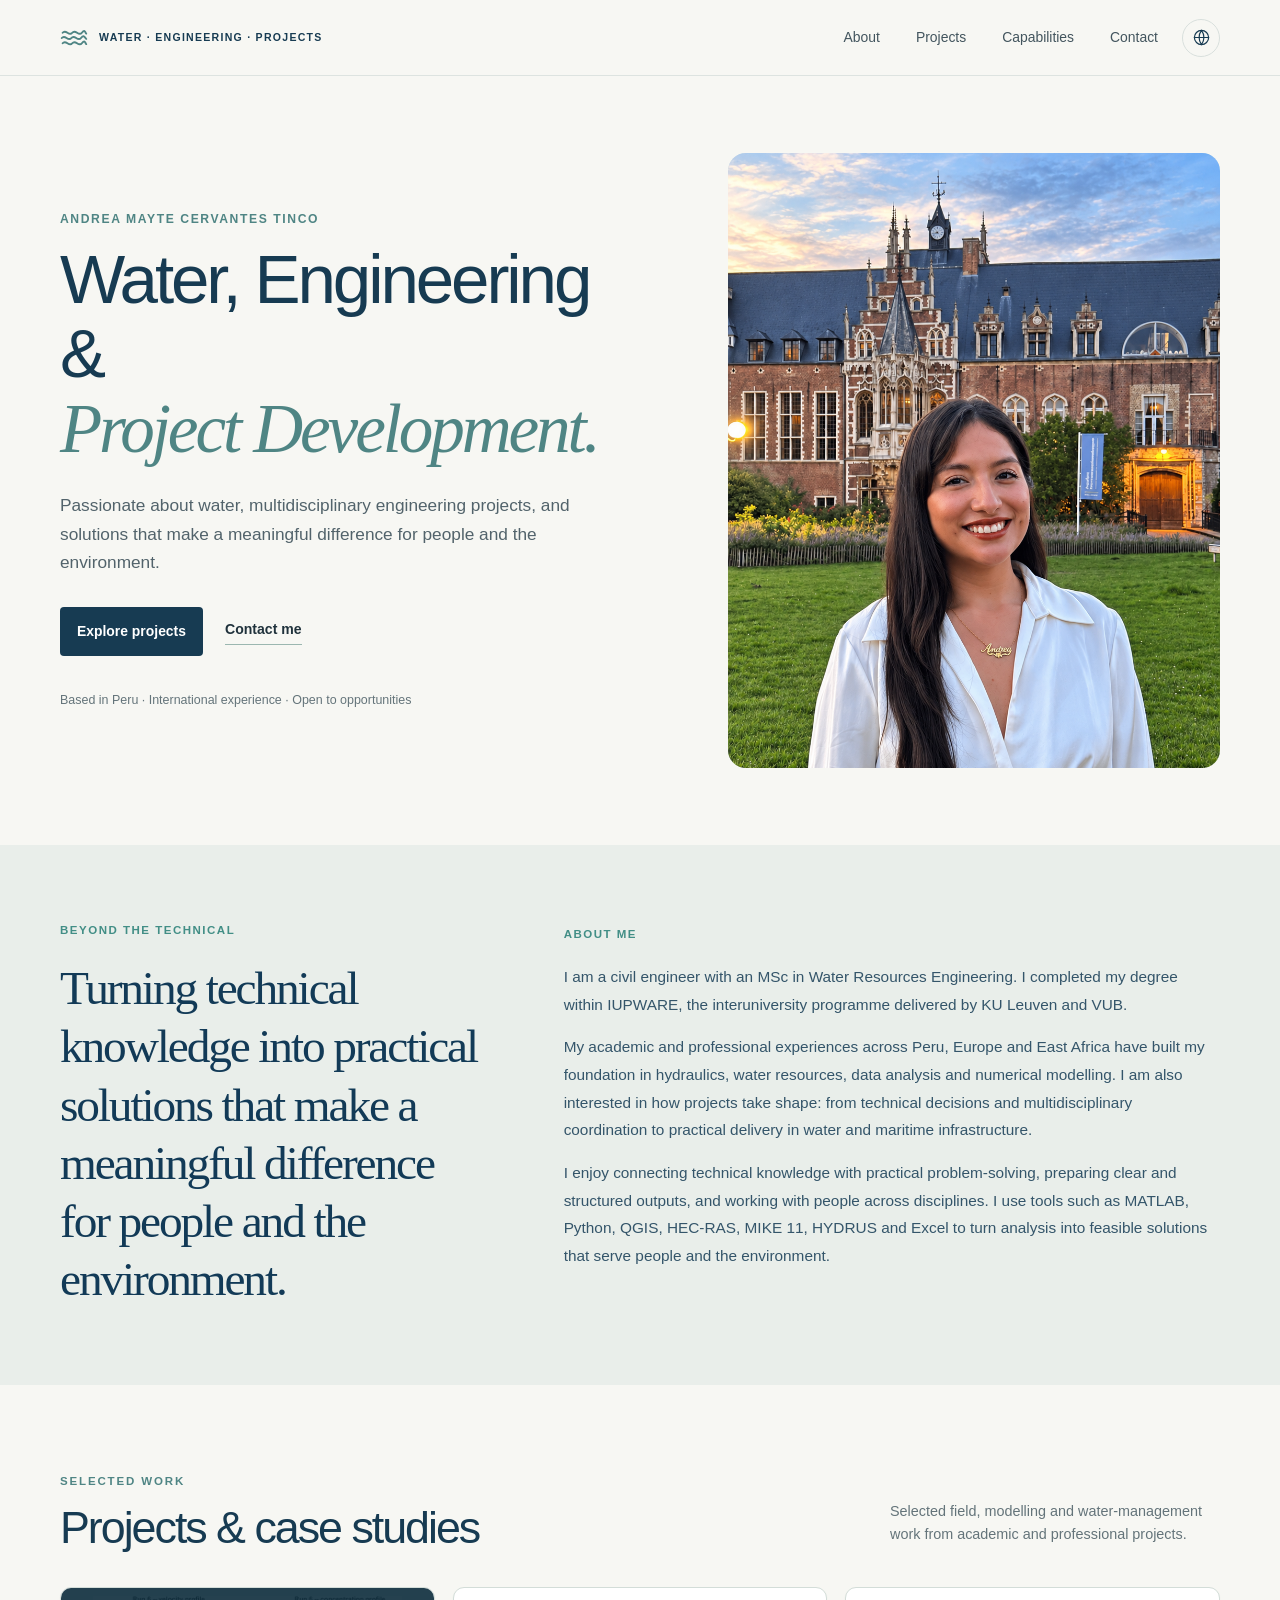
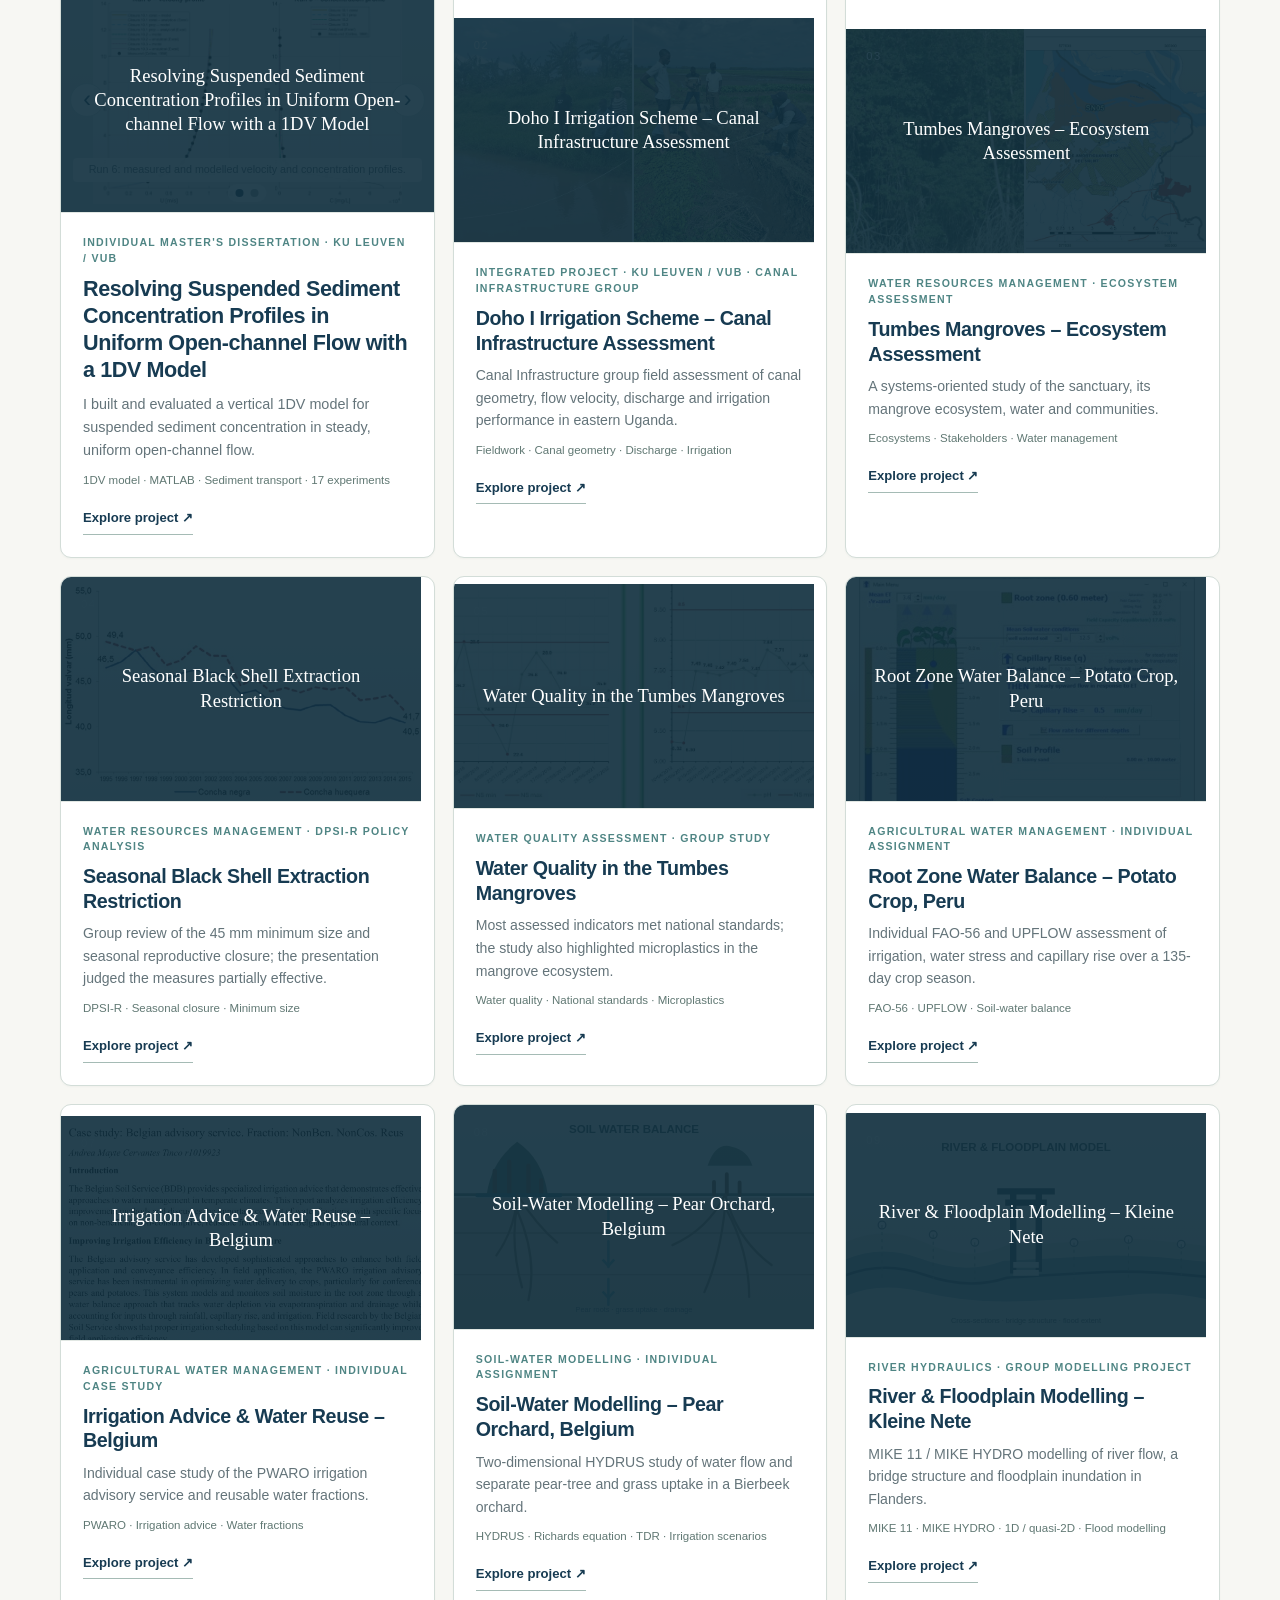
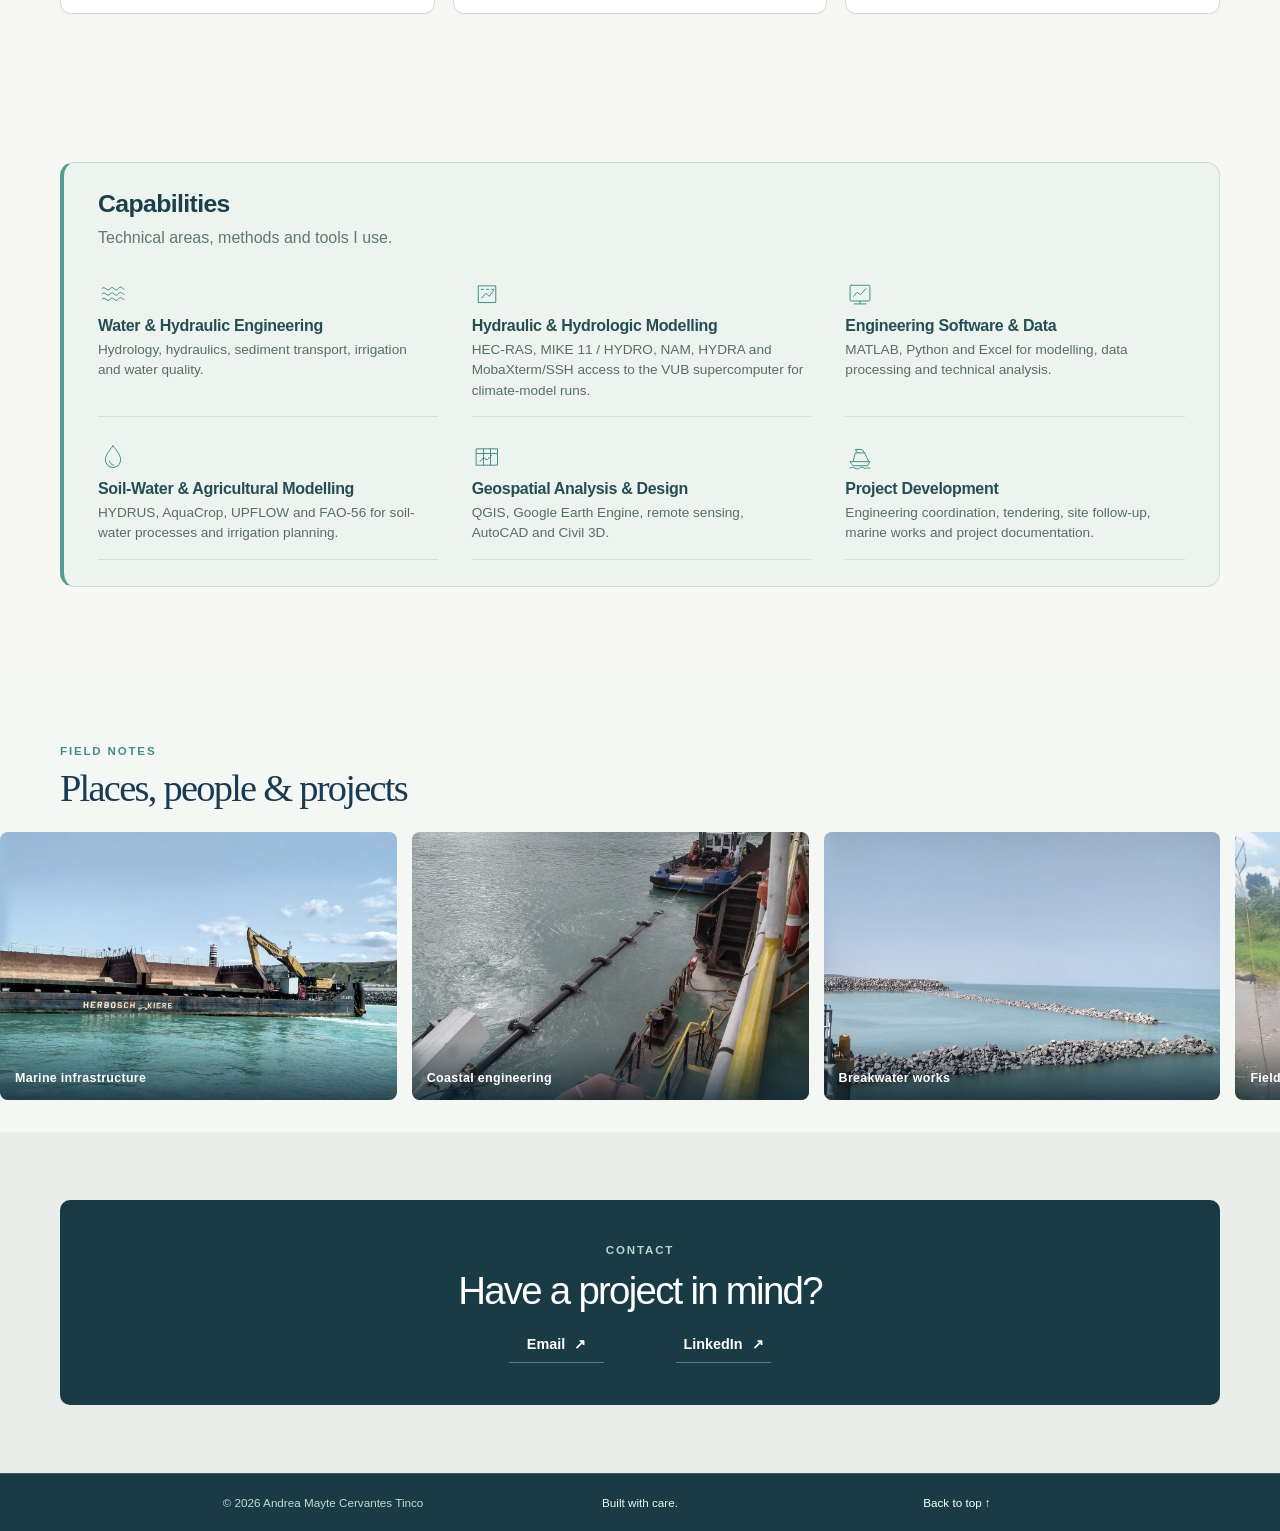
==== commit 0f7903e2: "Restore portfolio profile and project gallery" ====
--- a/index.html
+++ b/index.html
@@ -6,7 +6,7 @@
   <meta name="description" content="Andrea Mayte Cervantes Tinco — Civil engineer and MSc in Water Resources Engineering. Selected work in water resources, hydraulics and infrastructure.">
   <meta name="theme-color" content="#173b52">
   <title>Andrea Cervantes | Engineering Portfolio</title>
-  <link rel="stylesheet" href="assets/css/style.css?v=14">
+  <link rel="stylesheet" href="assets/css/style.css?v=18">
 </head>
 <body>
   <a class="skip-link" href="#main" data-i18n="skip">Skip to content</a>
@@ -56,8 +56,8 @@
 
     <section class="about-section" id="about">
       <div class="section-wrap about-layout">
-        <div class="about-heading"><p class="eyebrow" data-i18n="aboutLabel">ABOUT ME</p><h2 data-i18n="aboutTitle">Civil engineer with a master’s in Water Resources Engineering (IUPWARE).</h2><p class="about-principle" data-i18n="aboutPrinciple">I value engineering that connects sound analysis with the realities of implementation and the people affected by it.</p></div>
-        <div class="about-copy"><p data-i18n="aboutP1">I am a civil engineer and MSc graduate in Water Resources Engineering through IUPWARE, the interuniversity programme delivered by KU Leuven and Vrije Universiteit Brussel (VUB). My training spans integrated water resources management, hydrology, hydraulics, water quality and modelling.</p><p data-i18n="aboutP2">I have worked with hydraulic and hydrological data, field discharge measurements in Uganda, and water-management studies in Tumbes. My professional experience also includes coordinating a marine breakwater project in France and civil works in Peru.</p><p data-i18n="aboutP3">My work combines field evidence and quantitative analysis. I use MATLAB, Python, QGIS, HEC-RAS, MIKE 11, HYDRUS and Excel to support clear, practical engineering decisions.</p></div>
+        <div class="about-heading"><p class="eyebrow" data-i18n="aboutPrincipleLabel">BEYOND THE TECHNICAL</p><h2 data-i18n="aboutPrinciple">Turning technical knowledge into practical solutions that make a meaningful difference for people and the environment.</h2></div>
+        <div class="about-copy"><p class="eyebrow" data-i18n="aboutLabel">ABOUT ME</p><p data-i18n="aboutP1">I am a civil engineer with an MSc in Water Resources Engineering. I completed my degree within IUPWARE, the interuniversity programme delivered by KU Leuven and VUB.</p><p data-i18n="aboutP2">My academic and professional experiences across Peru, Europe and East Africa have built my foundation in hydraulics, water resources, data analysis and numerical modelling. I am also interested in how projects take shape: from technical decisions and multidisciplinary coordination to practical delivery in water and maritime infrastructure.</p><p data-i18n="aboutP3">I enjoy connecting technical knowledge with practical problem-solving, preparing clear and structured outputs, and working with people across disciplines. I use tools such as MATLAB, Python, QGIS, HEC-RAS, MIKE 11, HYDRUS and Excel to turn analysis into feasible solutions that serve people and the environment.</p></div>
       </div>
     </section>
 
@@ -65,13 +65,13 @@
       <div class="section-heading"><div><p class="eyebrow" data-i18n="selectedWork">SELECTED WORK</p><h2 data-i18n="projectsTitle">Projects &amp; case studies</h2></div><p class="section-aside" data-i18n="projectsAside">Selected research and engineering projects from academic and field experience.</p></div>
       <div class="project-grid project-grid-interactive">
         <article class="project-card thesis-project-card">
-          <div class="thesis-carousel" data-carousel role="region" aria-roledescription="carousel" data-i18n-aria="thesisCarouselLabel" aria-label="Master's thesis figures">
+          <div class="thesis-carousel project-image" data-carousel role="region" aria-roledescription="carousel" data-i18n-aria="thesisCarouselLabel" aria-label="Master's thesis figures">
             <img class="thesis-slide active" src="assets/images/projects/thesis-profiles.png" alt="Run 6 measured and modelled velocity and suspended sediment concentration profiles" data-i18n-alt="thesisAlt1" loading="lazy">
             <img class="thesis-slide" src="assets/images/projects/thesis-accuracy.png" alt="Concentration error across 17 experimental runs and four sediment closures" data-i18n-alt="thesisAlt2" loading="lazy">
             <button class="carousel-arrow carousel-prev" type="button" data-carousel-step="-1" data-i18n-aria="carouselPrevious" aria-label="Previous thesis figure">‹</button>
             <button class="carousel-arrow carousel-next" type="button" data-carousel-step="1" data-i18n-aria="carouselNext" aria-label="Next thesis figure">›</button>
             <div class="carousel-dots" data-i18n-aria="carouselChoose" aria-label="Choose thesis figure"><button type="button" class="active" data-slide-to="0" data-i18n-aria="carouselOption1" aria-label="Show profile comparison"></button><button type="button" data-slide-to="1" data-i18n-aria="carouselOption2" aria-label="Show 17-run accuracy comparison"></button></div>
-            <p class="thesis-image-caption" data-carousel-caption data-i18n="thesisSlide1">Run 6: measured and modelled velocity and concentration profiles.</p>
+            <p class="thesis-image-caption" data-carousel-caption data-i18n="thesisSlide1">Run 6: measured and modelled velocity and concentration profiles.</p><span class="project-image-title-overlay" data-i18n="pThesisTitle" aria-hidden="true">Resolving Suspended Sediment Concentration Profiles in Uniform Open-channel Flow with a 1DV Model</span>
           </div>
           <div class="project-content thesis-card-content">
             <span class="project-meta" data-i18n="thesisMeta">INDIVIDUAL MASTER'S DISSERTATION · KU LEUVEN / VUB</span>
@@ -81,14 +81,14 @@
             <button class="project-open thesis-card-action" type="button" data-project="thesis" data-i18n="openProject">Explore project ↗</button>
           </div>
         </article>
-        <button class="project-card" type="button" data-project="doho"><span class="project-image project-image-pair"><img src="assets/images/projects/doho.jpg" alt="Field team measuring a Doho I canal" loading="lazy"><img src="assets/images/Uganda_campo1.png" alt="Canal cross-section field measurement in Uganda" loading="lazy"><span class="visual-index">02</span></span><span class="project-content"><span class="project-meta" data-i18n="dohoMeta">INTEGRATED PROJECT · KU LEUVEN / VUB · CANAL INFRASTRUCTURE GROUP</span><strong data-i18n="dohoTitle">Doho I Irrigation Scheme – Canal Infrastructure Assessment</strong><span class="project-summary" data-i18n="dohoSummary">Field assessment of canal geometry, flow velocity, discharge and irrigation performance in eastern Uganda.</span><span class="project-tags" data-i18n="dohoTags">Fieldwork · Canal geometry · Discharge · Irrigation</span><span class="project-open" data-i18n="openProject">Explore project ↗</span></span></button>
-        <button class="project-card" type="button" data-project="tumbes"><span class="project-image project-image-pair"><img src="assets/images/projects/tumbes-mangrove.jpg" alt="Mangrove forest in the Tumbes sanctuary" loading="lazy"><img src="assets/images/projects/tumbes-map.jpg" alt="Map of the Tumbes sanctuary and study area" loading="lazy"><span class="visual-index">03</span></span><span class="project-content"><span class="project-meta" data-i18n="tumbesMeta">WATER RESOURCES MANAGEMENT · ECOSYSTEM ASSESSMENT</span><strong data-i18n="tumbesTitle">Tumbes Mangroves – Ecosystem Assessment</strong><span class="project-summary" data-i18n="tumbesSummary">A hydro-social systems case study of the Tumbes Mangroves National Sanctuary.</span><span class="project-tags" data-i18n="tumbesTags">Ecosystems · Stakeholders · Water management</span><span class="project-open" data-i18n="openProject">Explore project ↗</span></span></button>
-        <button class="project-card" type="button" data-project="shells"><span class="project-image"><img src="assets/images/projects/shell-size-trend.png" alt="Trend in average black shell length from 1995 to 2015" loading="lazy"><span class="visual-index">04</span></span><span class="project-content"><span class="project-meta" data-i18n="shellMeta">WATER RESOURCES MANAGEMENT · DPSI-R POLICY ANALYSIS</span><strong data-i18n="shellTitle">Seasonal Black Shell Extraction Restriction</strong><span class="project-summary" data-i18n="shellSummary">DPSI-R analysis of seasonal harvesting restrictions in the Tumbes Mangroves Sanctuary.</span><span class="project-tags" data-i18n="shellTags">DPSI-R · Seasonal closure · Minimum size</span><span class="project-open" data-i18n="openProject">Explore project ↗</span></span></button>
-        <button class="project-card" type="button" data-project="quality"><span class="project-image"><img src="assets/images/projects/waterquality-focus.jpg" alt="Water temperature and water quality measurements in the sanctuary" loading="lazy"><span class="visual-index">05</span></span><span class="project-content"><span class="project-meta" data-i18n="qualityMeta">WATER QUALITY ASSESSMENT · GROUP STUDY</span><strong data-i18n="qualityTitle">Water Quality in the Tumbes Mangroves</strong><span class="project-summary" data-i18n="qualitySummary">Assessment of water quality conditions in the sanctuary using the group's reported sampling and analysis.</span><span class="project-tags" data-i18n="qualityTags">Water quality · National standards · Microplastics</span><span class="project-open" data-i18n="openProject">Explore project ↗</span></span></button>
-        <button class="project-card" type="button" data-project="potato"><span class="project-image"><img src="assets/images/projects/potato-focus.jpg" alt="UPFLOW soil water balance model for potato irrigation" loading="lazy"><span class="visual-index">06</span></span><span class="project-content"><span class="project-meta" data-i18n="potatoMeta">AGRICULTURAL WATER MANAGEMENT · INDIVIDUAL ASSIGNMENT</span><strong data-i18n="potatoTitle">Root Zone Water Balance – Potato Crop, Peru</strong><span class="project-summary" data-i18n="potatoSummary">Water balance assessment for a potato crop in Marcollo, Puno, including water stress and irrigation scenarios.</span><span class="project-tags" data-i18n="potatoTags">FAO-56 · UPFLOW · Soil-water balance</span><span class="project-open" data-i18n="openProject">Explore project ↗</span></span></button>
-        <button class="project-card" type="button" data-project="belgium"><span class="project-image"><img src="assets/images/projects/belgium-focus.jpg" alt="Irrigation advisory case study for Belgium" loading="lazy"><span class="visual-index">07</span></span><span class="project-content"><span class="project-meta" data-i18n="belgiumMeta">AGRICULTURAL WATER MANAGEMENT · INDIVIDUAL CASE STUDY</span><strong data-i18n="belgiumTitle">Irrigation Advice &amp; Water Reuse – Belgium</strong><span class="project-summary" data-i18n="belgiumSummary">Case study of the Belgian Soil Service and irrigation advice, including water fractions.</span><span class="project-tags" data-i18n="belgiumTags">PWARO · Irrigation advice · Water fractions</span><span class="project-open" data-i18n="openProject">Explore project ↗</span></span></button>
-        <button class="project-card" type="button" data-project="soil"><span class="project-image"><img src="assets/images/projects/soil-water-model.svg" alt="Conceptual diagram of an orchard soil-water model with separate pear and grass root zones" loading="lazy"><span class="visual-index">08</span></span><span class="project-content"><span class="project-meta" data-i18n="soilMeta">SOIL-WATER MODELLING · INDIVIDUAL ASSIGNMENT</span><strong data-i18n="soilTitle">Soil-Water Modelling – Pear Orchard, Belgium</strong><span class="project-summary" data-i18n="soilSummary">Two-dimensional HYDRUS study of water flow and separate pear-tree and grass uptake in a Bierbeek orchard.</span><span class="project-tags" data-i18n="soilTags">HYDRUS · Richards equation · TDR · Irrigation scenarios</span><span class="project-open" data-i18n="openProject">Explore project ↗</span></span></button>
-        <button class="project-card" type="button" data-project="river"><span class="project-image"><img src="assets/images/projects/river-model.svg" alt="Conceptual river and floodplain illustration with a bridge and flow cross-sections" loading="lazy"><span class="visual-index">09</span></span><span class="project-content"><span class="project-meta" data-i18n="riverMeta">RIVER HYDRAULICS · GROUP MODELLING PROJECT</span><strong data-i18n="riverTitle">River &amp; Floodplain Modelling – Kleine Nete</strong><span class="project-summary" data-i18n="riverSummary">MIKE 11 / MIKE HYDRO modelling of river flow, a bridge structure and floodplain inundation in Flanders.</span><span class="project-tags" data-i18n="riverTags">MIKE 11 · MIKE HYDRO · 1D / quasi-2D · Flood modelling</span><span class="project-open" data-i18n="openProject">Explore project ↗</span></span></button>
+        <button class="project-card" type="button" data-project="doho"><span class="project-image project-image-pair"><img src="assets/images/projects/doho.jpg" alt="Field team measuring a Doho I canal" loading="lazy"><img src="assets/images/Uganda_campo1.png" alt="Canal cross-section field measurement in Uganda" loading="lazy"><span class="visual-index">02</span><span class="project-image-title-overlay" data-i18n="dohoTitle" aria-hidden="true">Doho I Irrigation Scheme - Canal Infrastructure Assessment</span></span><span class="project-content"><span class="project-meta" data-i18n="dohoMeta">INTEGRATED PROJECT · KU LEUVEN / VUB · CANAL INFRASTRUCTURE GROUP</span><strong data-i18n="dohoTitle">Doho I Irrigation Scheme – Canal Infrastructure Assessment</strong><span class="project-summary" data-i18n="dohoSummary">Field assessment of canal geometry, flow velocity, discharge and irrigation performance in eastern Uganda.</span><span class="project-tags" data-i18n="dohoTags">Fieldwork · Canal geometry · Discharge · Irrigation</span><span class="project-open" data-i18n="openProject">Explore project ↗</span></span></button>
+        <button class="project-card" type="button" data-project="tumbes"><span class="project-image project-image-pair"><img src="assets/images/projects/tumbes-mangrove.jpg" alt="Mangrove forest in the Tumbes sanctuary" loading="lazy"><img src="assets/images/projects/tumbes-map.jpg" alt="Map of the Tumbes sanctuary and study area" loading="lazy"><span class="visual-index">03</span><span class="project-image-title-overlay" data-i18n="tumbesTitle" aria-hidden="true">Tumbes Mangroves - Ecosystem Assessment</span></span><span class="project-content"><span class="project-meta" data-i18n="tumbesMeta">WATER RESOURCES MANAGEMENT · ECOSYSTEM ASSESSMENT</span><strong data-i18n="tumbesTitle">Tumbes Mangroves – Ecosystem Assessment</strong><span class="project-summary" data-i18n="tumbesSummary">A hydro-social systems case study of the Tumbes Mangroves National Sanctuary.</span><span class="project-tags" data-i18n="tumbesTags">Ecosystems · Stakeholders · Water management</span><span class="project-open" data-i18n="openProject">Explore project ↗</span></span></button>
+        <button class="project-card" type="button" data-project="shells"><span class="project-image"><img src="assets/images/projects/shell-size-trend.png" alt="Trend in average black shell length from 1995 to 2015" loading="lazy"><span class="visual-index">04</span><span class="project-image-title-overlay" data-i18n="shellTitle" aria-hidden="true">Seasonal Black Shell Extraction Restriction</span></span><span class="project-content"><span class="project-meta" data-i18n="shellMeta">WATER RESOURCES MANAGEMENT · DPSI-R POLICY ANALYSIS</span><strong data-i18n="shellTitle">Seasonal Black Shell Extraction Restriction</strong><span class="project-summary" data-i18n="shellSummary">DPSI-R analysis of seasonal harvesting restrictions in the Tumbes Mangroves Sanctuary.</span><span class="project-tags" data-i18n="shellTags">DPSI-R · Seasonal closure · Minimum size</span><span class="project-open" data-i18n="openProject">Explore project ↗</span></span></button>
+        <button class="project-card" type="button" data-project="quality"><span class="project-image"><img src="assets/images/projects/waterquality-focus.jpg" alt="Water temperature and water quality measurements in the sanctuary" loading="lazy"><span class="visual-index">05</span><span class="project-image-title-overlay" data-i18n="qualityTitle" aria-hidden="true">Water Quality in the Tumbes Mangroves</span></span><span class="project-content"><span class="project-meta" data-i18n="qualityMeta">WATER QUALITY ASSESSMENT · GROUP STUDY</span><strong data-i18n="qualityTitle">Water Quality in the Tumbes Mangroves</strong><span class="project-summary" data-i18n="qualitySummary">Assessment of water quality conditions in the sanctuary using the group's reported sampling and analysis.</span><span class="project-tags" data-i18n="qualityTags">Water quality · National standards · Microplastics</span><span class="project-open" data-i18n="openProject">Explore project ↗</span></span></button>
+        <button class="project-card" type="button" data-project="potato"><span class="project-image"><img src="assets/images/projects/potato-focus.jpg" alt="UPFLOW soil water balance model for potato irrigation" loading="lazy"><span class="visual-index">06</span><span class="project-image-title-overlay" data-i18n="potatoTitle" aria-hidden="true">Root Zone Water Balance - Potato Crop, Peru</span></span><span class="project-content"><span class="project-meta" data-i18n="potatoMeta">AGRICULTURAL WATER MANAGEMENT · INDIVIDUAL ASSIGNMENT</span><strong data-i18n="potatoTitle">Root Zone Water Balance – Potato Crop, Peru</strong><span class="project-summary" data-i18n="potatoSummary">Water balance assessment for a potato crop in Marcollo, Puno, including water stress and irrigation scenarios.</span><span class="project-tags" data-i18n="potatoTags">FAO-56 · UPFLOW · Soil-water balance</span><span class="project-open" data-i18n="openProject">Explore project ↗</span></span></button>
+        <button class="project-card" type="button" data-project="belgium"><span class="project-image"><img src="assets/images/projects/belgium-focus.jpg" alt="Irrigation advisory case study for Belgium" loading="lazy"><span class="visual-index">07</span><span class="project-image-title-overlay" data-i18n="belgiumTitle" aria-hidden="true">Irrigation Advice &amp; Water Reuse - Belgium</span></span><span class="project-content"><span class="project-meta" data-i18n="belgiumMeta">AGRICULTURAL WATER MANAGEMENT · INDIVIDUAL CASE STUDY</span><strong data-i18n="belgiumTitle">Irrigation Advice &amp; Water Reuse – Belgium</strong><span class="project-summary" data-i18n="belgiumSummary">Case study of the Belgian Soil Service and irrigation advice, including water fractions.</span><span class="project-tags" data-i18n="belgiumTags">PWARO · Irrigation advice · Water fractions</span><span class="project-open" data-i18n="openProject">Explore project ↗</span></span></button>
+        <button class="project-card" type="button" data-project="soil"><span class="project-image"><img src="assets/images/projects/soil-water-model.svg" alt="Conceptual diagram of an orchard soil-water model with separate pear and grass root zones" loading="lazy"><span class="visual-index">08</span><span class="project-image-title-overlay" data-i18n="soilTitle" aria-hidden="true">Soil-Water Modelling - Pear Orchard, Belgium</span></span><span class="project-content"><span class="project-meta" data-i18n="soilMeta">SOIL-WATER MODELLING · INDIVIDUAL ASSIGNMENT</span><strong data-i18n="soilTitle">Soil-Water Modelling – Pear Orchard, Belgium</strong><span class="project-summary" data-i18n="soilSummary">Two-dimensional HYDRUS study of water flow and separate pear-tree and grass uptake in a Bierbeek orchard.</span><span class="project-tags" data-i18n="soilTags">HYDRUS · Richards equation · TDR · Irrigation scenarios</span><span class="project-open" data-i18n="openProject">Explore project ↗</span></span></button>
+        <button class="project-card" type="button" data-project="river"><span class="project-image"><img src="assets/images/projects/river-model.svg" alt="Conceptual river and floodplain illustration with a bridge and flow cross-sections" loading="lazy"><span class="visual-index">09</span><span class="project-image-title-overlay" data-i18n="riverTitle" aria-hidden="true">River &amp; Floodplain Modelling - Kleine Nete</span></span><span class="project-content"><span class="project-meta" data-i18n="riverMeta">RIVER HYDRAULICS · GROUP MODELLING PROJECT</span><strong data-i18n="riverTitle">River &amp; Floodplain Modelling – Kleine Nete</strong><span class="project-summary" data-i18n="riverSummary">MIKE 11 / MIKE HYDRO modelling of river flow, a bridge structure and floodplain inundation in Flanders.</span><span class="project-tags" data-i18n="riverTags">MIKE 11 · MIKE HYDRO · 1D / quasi-2D · Flood modelling</span><span class="project-open" data-i18n="openProject">Explore project ↗</span></span></button>
       </div>
     </section>
 
@@ -102,6 +102,28 @@
           <article class="capability-card"><span class="capability-icon" aria-hidden="true"><svg viewBox="0 0 48 48"><path d="M24 5C16 15 11 21 11 29a13 13 0 0 0 26 0c0-8-5-14-13-24zM18 31c1 4 3 6 7 7"/></svg></span><h3 data-i18n="capSoilTitle">Soil-Water &amp; Agricultural Modelling</h3><p data-i18n="capSoilText">HYDRUS, AquaCrop, UPFLOW and FAO-56 for soil-water processes and irrigation planning.</p></article>
           <article class="capability-card"><span class="capability-icon" aria-hidden="true"><svg viewBox="0 0 48 48"><path d="M6 10h36v28H6zM6 18h36M18 10v28M30 10v28M12 32l6-7 6 4 8-8"/></svg></span><h3 data-i18n="capGeoTitle">Geospatial Analysis &amp; Design</h3><p data-i18n="capGeoText">QGIS, Google Earth Engine, remote sensing, AutoCAD and Civil 3D.</p></article>
           <article class="capability-card"><span class="capability-icon" aria-hidden="true"><svg viewBox="0 0 48 48"><path d="M7 32h34l-4 7H13zM12 32l4-15h16l7 15M20 17l-4-6h11l5 6M7 43c3-2 5-2 8 0s5 2 8 0 5-2 8 0 5-2 10 0"/></svg></span><h3 data-i18n="capProjectsTitle">Project Development &amp; Infrastructure</h3><p data-i18n="capProjectsText">Engineering coordination, tendering, site follow-up, marine works and project documentation.</p></article>
+        </div>
+      </div>
+    </section>
+
+    <section class="experience-gallery" aria-label="Field, infrastructure and academic experiences">
+      <div class="section-wrap"><p class="eyebrow" data-i18n="galleryEyebrow">FIELD NOTES</p><h2 data-i18n="galleryTitle">Places, people &amp; projects</h2></div>
+      <div class="photo-rail" aria-label="Selected moments from fieldwork and project experience" data-i18n-aria="galleryAria">
+        <div class="photo-rail-track">
+          <figure><img src="assets/images/gallery/port-01.webp" alt="Marine infrastructure works along the coast" loading="lazy"><figcaption data-i18n="photoPort">Marine infrastructure</figcaption></figure>
+          <figure><img src="assets/images/gallery/port-02.webp" alt="Port construction and coastal works" loading="lazy"><figcaption data-i18n="photoCoast">Coastal engineering</figcaption></figure>
+          <figure><img src="assets/images/gallery/port-03.webp" alt="Breakwater and marine construction" loading="lazy"><figcaption data-i18n="photoBreakwater">Breakwater works</figcaption></figure>
+          <figure><img src="assets/images/gallery/field-01.webp" alt="Field measurements in an irrigation landscape" loading="lazy"><figcaption data-i18n="photoField">Field measurements</figcaption></figure>
+          <figure><img src="assets/images/gallery/field-02.webp" alt="Canal and irrigation field visit" loading="lazy"><figcaption data-i18n="photoIrrigation">Irrigation systems</figcaption></figure>
+          <figure><img src="assets/images/gallery/lab-01.webp" alt="Laboratory water analysis" loading="lazy"><figcaption data-i18n="photoLab">Water analysis</figcaption></figure>
+          <figure><img src="assets/images/gallery/event-01.webp" alt="Academic conference and research exchange" loading="lazy"><figcaption data-i18n="photoExchange">Research exchange</figcaption></figure>
+          <figure><img src="assets/images/gallery/port-01.webp" alt="Marine infrastructure works along the coast" loading="lazy" aria-hidden="true"><figcaption data-i18n="photoPort">Marine infrastructure</figcaption></figure>
+          <figure><img src="assets/images/gallery/port-02.webp" alt="Port construction and coastal works" loading="lazy" aria-hidden="true"><figcaption data-i18n="photoCoast">Coastal engineering</figcaption></figure>
+          <figure><img src="assets/images/gallery/port-03.webp" alt="Breakwater and marine construction" loading="lazy" aria-hidden="true"><figcaption data-i18n="photoBreakwater">Breakwater works</figcaption></figure>
+          <figure><img src="assets/images/gallery/field-01.webp" alt="Field measurements in an irrigation landscape" loading="lazy" aria-hidden="true"><figcaption data-i18n="photoField">Field measurements</figcaption></figure>
+          <figure><img src="assets/images/gallery/field-02.webp" alt="Canal and irrigation field visit" loading="lazy" aria-hidden="true"><figcaption data-i18n="photoIrrigation">Irrigation systems</figcaption></figure>
+          <figure><img src="assets/images/gallery/lab-01.webp" alt="Laboratory water analysis" loading="lazy" aria-hidden="true"><figcaption data-i18n="photoLab">Water analysis</figcaption></figure>
+          <figure><img src="assets/images/gallery/event-01.webp" alt="Academic conference and research exchange" loading="lazy" aria-hidden="true"><figcaption data-i18n="photoExchange">Research exchange</figcaption></figure>
         </div>
       </div>
     </section>
@@ -128,7 +150,12 @@
   <div class="modal-scroll"><figure class="modal-visual"><button class="modal-image-zoom" id="modal-image-zoom" type="button" data-i18n-aria="modalViewImage" aria-label="View image full size"><img class="modal-image" id="modal-image" src="" alt=""></button><figcaption class="modal-image-caption" id="modal-image-caption"></figcaption><div class="modal-gallery-controls" id="modal-gallery-controls" hidden><button type="button" id="modal-gallery-prev" data-i18n-aria="modalPrevious" aria-label="Previous image">‹</button><span id="modal-gallery-count">1 / 1</span><button type="button" id="modal-gallery-next" data-i18n-aria="modalNext" aria-label="Next image">›</button></div></figure><div class="modal-body"><p class="eyebrow" id="modal-kicker"></p><h2 id="modal-title"></h2><p class="modal-intro" id="modal-intro"></p><div class="modal-columns"><div><h3 data-i18n="modalContext">Context &amp; objective</h3><p id="modal-context"></p><h3 data-i18n="modalApproach">Approach</h3><p id="modal-approach"></p></div><div><h3 data-i18n="modalContribution">My contribution / scope</h3><p id="modal-contribution"></p><h3 data-i18n="modalOutcome">Outcome</h3><p id="modal-outcome"></p></div></div><div class="modal-tools"><strong data-i18n="modalTools">Key topics</strong><span id="modal-tags"></span></div></div></div>
  </section>
 </div>
-  <script src="assets/js/main.js?v=14"></script>
+<div class="image-lightbox" id="image-lightbox" hidden role="dialog" aria-modal="true" aria-label="Full-size project image">
+  <button class="lightbox-close" id="lightbox-close" type="button" data-i18n-aria="modalClose" aria-label="Close image viewer">×</button>
+  <button class="lightbox-arrow" id="lightbox-prev" type="button" data-i18n-aria="modalPrevious" aria-label="Previous image">‹</button>
+  <figure><img id="lightbox-image" src="" alt=""><figcaption id="lightbox-caption"></figcaption></figure>
+  <button class="lightbox-arrow" id="lightbox-next" type="button" data-i18n-aria="modalNext" aria-label="Next image">›</button>
+</div>
+  <script src="assets/js/main.js?v=17"></script>
 </body>
 </html>
-
--- a/assets/css/style.css
+++ b/assets/css/style.css
@@ -492,3 +492,29 @@
 .thesis-modal .project-modal .modal-image { height:520px; max-height:58vh; }
 .footer-inner > :first-child,.footer-inner > :last-child { justify-self:center; }
 @media(max-width:680px) { .thesis-modal .project-modal .modal-image { height:38vh; max-height:38vh; } }
+.about-section { background:#e9eeea; color:#28465a; padding-block:clamp(48px,6vw,78px); }
+.about-layout { grid-template-columns:minmax(0,.78fr) minmax(0,1.22fr); gap:clamp(35px,7vw,84px); align-items:start; }
+.about-heading .eyebrow,.about-copy .eyebrow { color:#428e86; font-size:.72rem; font-weight:800; letter-spacing:.13em; }
+.about-section h2 { max-width:500px; margin:20px 0 0; color:#123a57; font-family:var(--serif); font-size:clamp(2rem,3.7vw,3.35rem); font-weight:500; line-height:1.23; }
+.about-copy { max-width:720px; color:#34556a; font-size:.96rem; line-height:1.8; }
+.about-copy .eyebrow { margin:4px 0 20px; }
+.about-copy p:not(.eyebrow) { margin:0 0 15px; }
+.skills-section { margin-top:clamp(12px,2vw,24px); padding-top:clamp(20px,3vw,36px); }
+.project-image-title-overlay { position:absolute; inset:0; z-index:3; display:flex; align-items:center; justify-content:center; padding:24px; background:rgba(17,48,63,.91); color:#fff; text-align:center; font-family:var(--serif); font-size:clamp(1.05rem,1.45vw,1.42rem); line-height:1.3; transition:transform .55s cubic-bezier(.2,.7,.2,1),opacity .4s ease; pointer-events:none; }
+.project-grid-interactive .project-card:hover .project-image-title-overlay,.project-grid-interactive .project-card:focus-within .project-image-title-overlay,.thesis-carousel:hover .project-image-title-overlay,.thesis-carousel:focus-within .project-image-title-overlay { transform:translateY(-102%); opacity:.98; }
+.experience-gallery { overflow:hidden; background:#f5f7f4; padding:clamp(42px,6vw,68px) 0 0; }
+.experience-gallery .section-wrap { margin-bottom:22px; }
+.experience-gallery .eyebrow { margin:0 0 8px; color:#438f87; }
+.experience-gallery h2 { margin:0; color:#173b52; font-family:var(--serif); font-size:clamp(1.7rem,3vw,2.45rem); font-weight:500; }
+.photo-rail { overflow:hidden; padding:0 0 32px; }
+.photo-rail-track { display:flex; width:max-content; gap:15px; animation:photo-rail-drift 68s linear infinite; }
+.photo-rail:hover .photo-rail-track,.photo-rail:focus-within .photo-rail-track { animation-play-state:paused; }
+.photo-rail-track figure { position:relative; flex:0 0 clamp(250px,31vw,430px); height:clamp(174px,21vw,280px); overflow:hidden; margin:0; border-radius:8px; background:#dfe8e4; }
+.photo-rail-track figure img { width:100%; height:100%; object-fit:cover; filter:saturate(.72); transition:filter .35s ease,transform .5s ease; }
+.photo-rail-track figure:hover img { filter:saturate(.95); transform:scale(1.03); }
+.photo-rail-track figcaption { position:absolute; right:0; bottom:0; left:0; padding:28px 15px 12px; background:linear-gradient(transparent,rgba(13,37,50,.78)); color:white; font-size:.78rem; font-weight:700; letter-spacing:.025em; }
+@keyframes photo-rail-drift { from { transform:translateX(0); } to { transform:translateX(calc(-50% - 7.5px)); } }
+@media(prefers-reduced-motion:reduce) { .photo-rail-track { animation:none; } }
+.project-grid-interactive .thesis-carousel .thesis-slide { object-fit:contain; filter:none; }
+#about,#projects,#skills,#contact { scroll-margin-top:78px; }
+@media(max-width:680px) { .about-layout { grid-template-columns:1fr; gap:18px; } .about-copy .eyebrow { margin-bottom:12px; } }
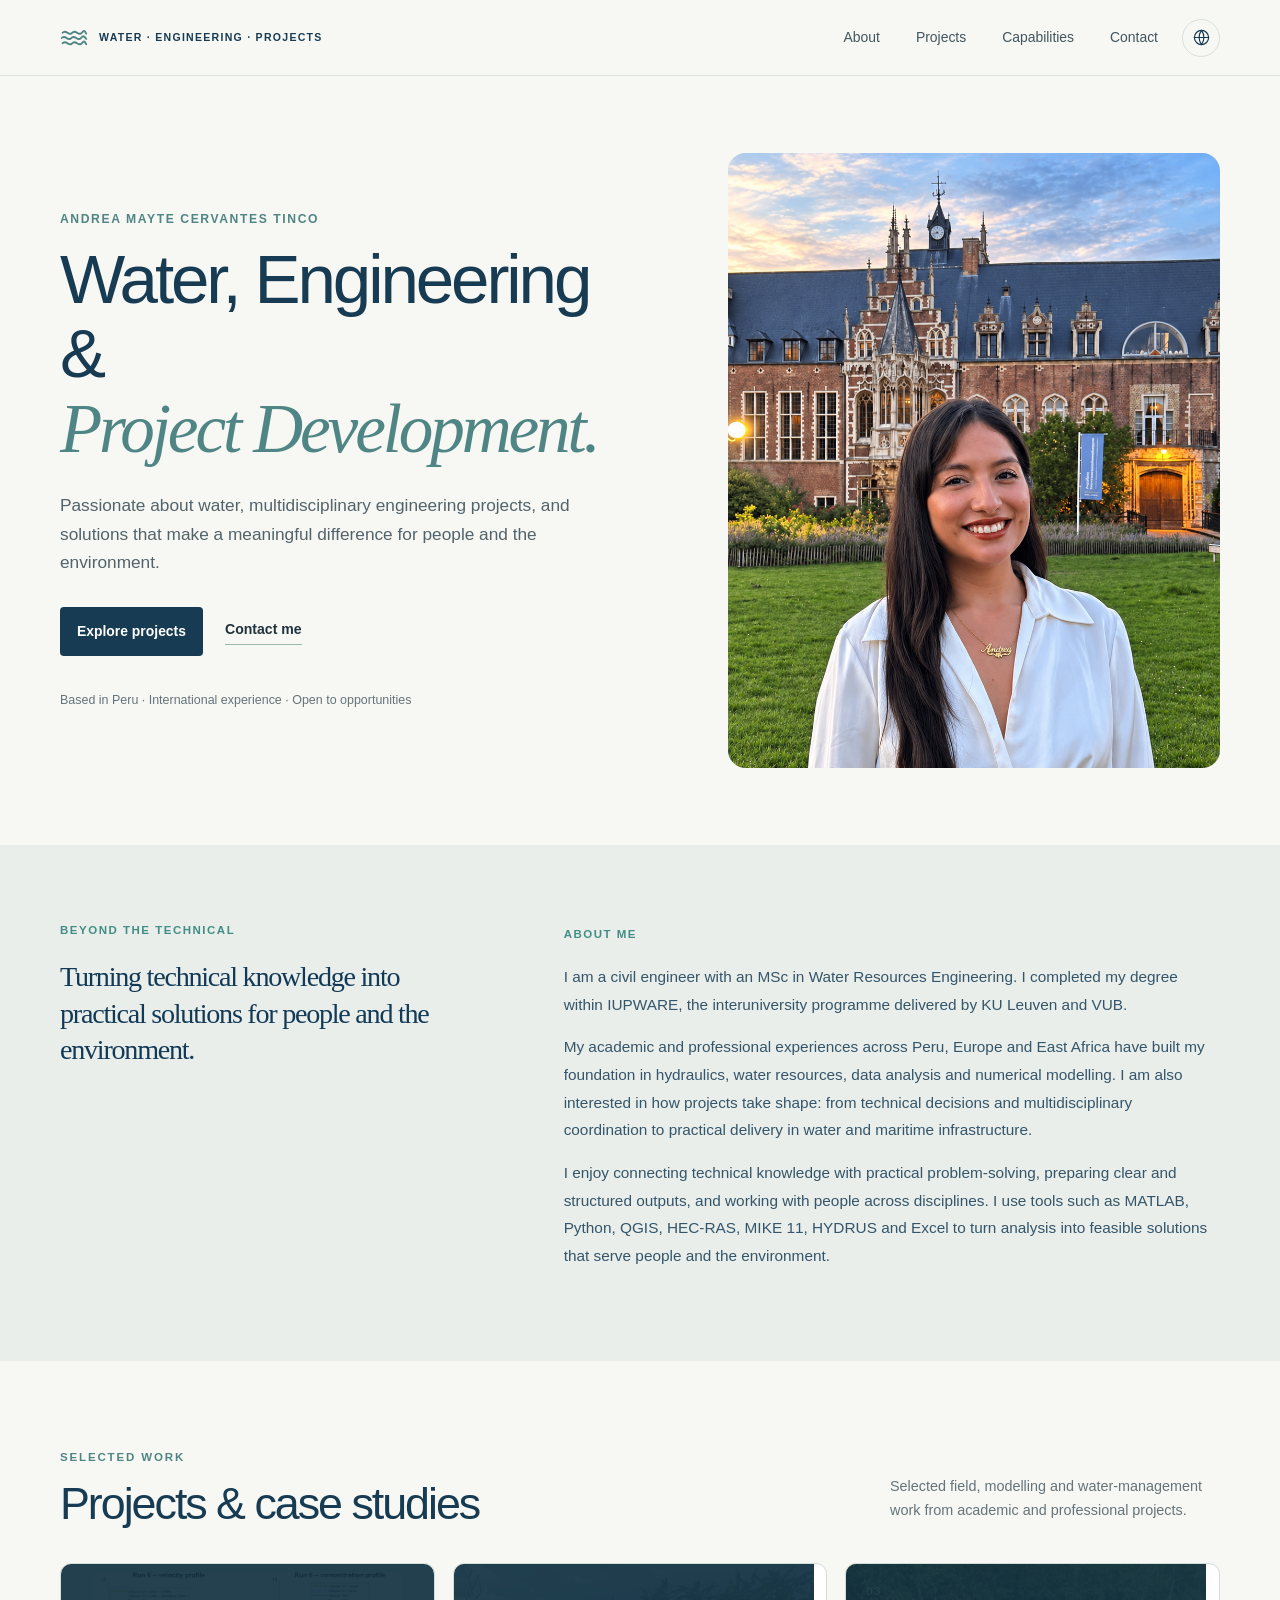
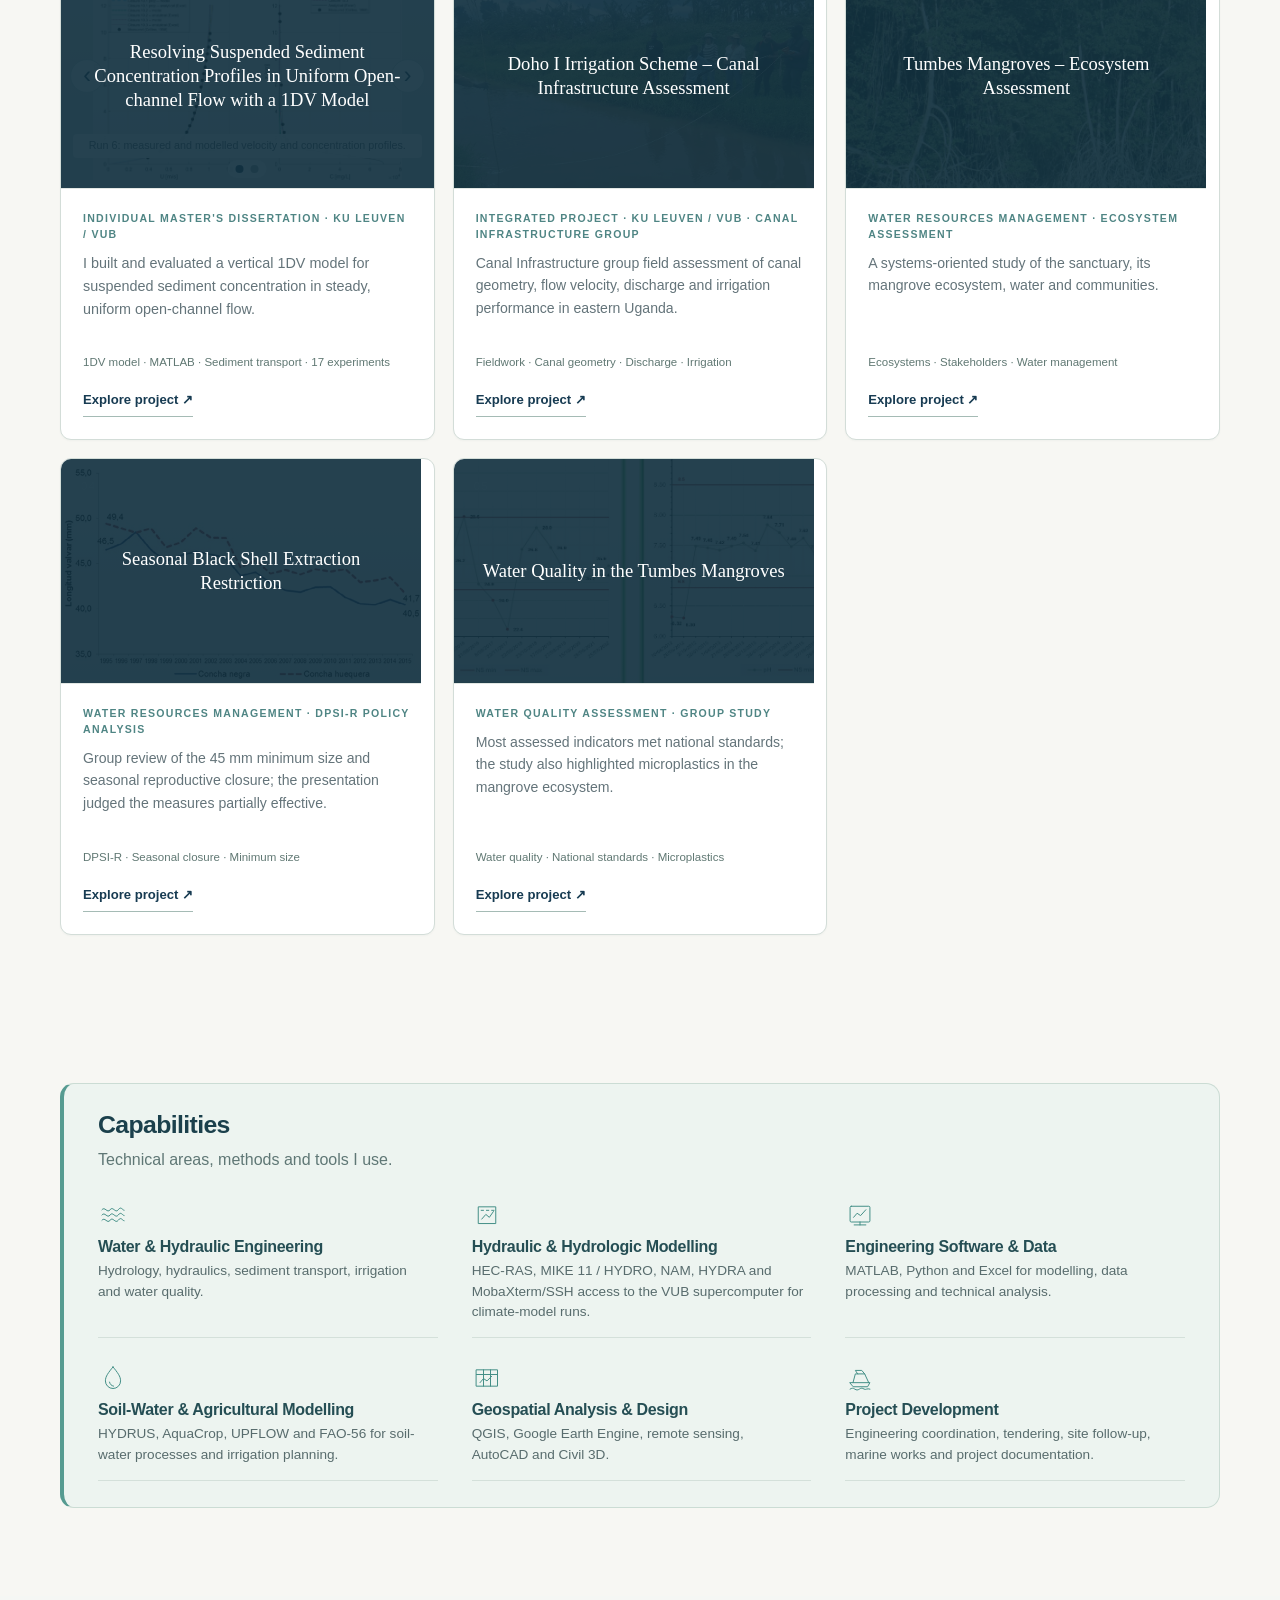
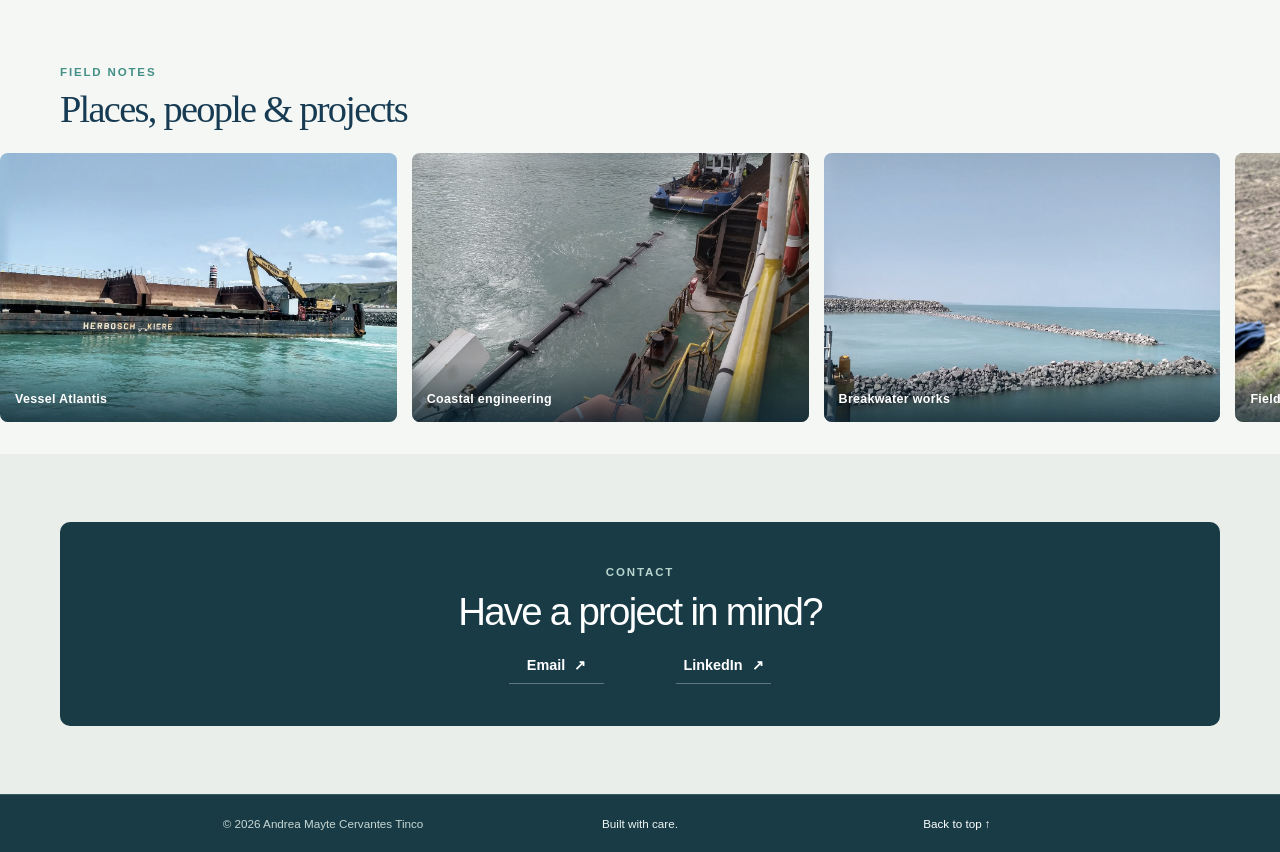
==== commit 7c15fd6c: "Refine portfolio projects and gallery" ====
--- a/index.html
+++ b/index.html
@@ -6,7 +6,7 @@
   <meta name="description" content="Andrea Mayte Cervantes Tinco — Civil engineer and MSc in Water Resources Engineering. Selected work in water resources, hydraulics and infrastructure.">
   <meta name="theme-color" content="#173b52">
   <title>Andrea Cervantes | Engineering Portfolio</title>
-  <link rel="stylesheet" href="assets/css/style.css?v=18">
+  <link rel="stylesheet" href="assets/css/style.css?v=19">
 </head>
 <body>
   <a class="skip-link" href="#main" data-i18n="skip">Skip to content</a>
@@ -56,7 +56,7 @@
 
     <section class="about-section" id="about">
       <div class="section-wrap about-layout">
-        <div class="about-heading"><p class="eyebrow" data-i18n="aboutPrincipleLabel">BEYOND THE TECHNICAL</p><h2 data-i18n="aboutPrinciple">Turning technical knowledge into practical solutions that make a meaningful difference for people and the environment.</h2></div>
+        <div class="about-heading"><p class="eyebrow" data-i18n="aboutPrincipleLabel">BEYOND THE TECHNICAL</p><h2 data-i18n="aboutPrinciple">Turning technical knowledge into practical solutions for people and the environment.</h2></div>
         <div class="about-copy"><p class="eyebrow" data-i18n="aboutLabel">ABOUT ME</p><p data-i18n="aboutP1">I am a civil engineer with an MSc in Water Resources Engineering. I completed my degree within IUPWARE, the interuniversity programme delivered by KU Leuven and VUB.</p><p data-i18n="aboutP2">My academic and professional experiences across Peru, Europe and East Africa have built my foundation in hydraulics, water resources, data analysis and numerical modelling. I am also interested in how projects take shape: from technical decisions and multidisciplinary coordination to practical delivery in water and maritime infrastructure.</p><p data-i18n="aboutP3">I enjoy connecting technical knowledge with practical problem-solving, preparing clear and structured outputs, and working with people across disciplines. I use tools such as MATLAB, Python, QGIS, HEC-RAS, MIKE 11, HYDRUS and Excel to turn analysis into feasible solutions that serve people and the environment.</p></div>
       </div>
     </section>
@@ -75,20 +75,20 @@
           </div>
           <div class="project-content thesis-card-content">
             <span class="project-meta" data-i18n="thesisMeta">INDIVIDUAL MASTER'S DISSERTATION · KU LEUVEN / VUB</span>
-            <h3 data-i18n="pThesisTitle">Resolving Suspended Sediment Concentration Profiles in Uniform Open-channel Flow with a 1DV Model</h3>
+            <h3 class="project-card-label" data-i18n="pThesisTitle">Resolving Suspended Sediment Concentration Profiles in Uniform Open-channel Flow with a 1DV Model</h3>
             <p class="project-summary" data-i18n="thesisIntro">I built and evaluated a vertical 1DV model for suspended sediment concentration in steady, uniform open-channel flow.</p>
             <span class="project-tags" data-i18n="thesisTags">1DV model · MATLAB · Sediment transport · 17 experiments</span>
             <button class="project-open thesis-card-action" type="button" data-project="thesis" data-i18n="openProject">Explore project ↗</button>
           </div>
         </article>
-        <button class="project-card" type="button" data-project="doho"><span class="project-image project-image-pair"><img src="assets/images/projects/doho.jpg" alt="Field team measuring a Doho I canal" loading="lazy"><img src="assets/images/Uganda_campo1.png" alt="Canal cross-section field measurement in Uganda" loading="lazy"><span class="visual-index">02</span><span class="project-image-title-overlay" data-i18n="dohoTitle" aria-hidden="true">Doho I Irrigation Scheme - Canal Infrastructure Assessment</span></span><span class="project-content"><span class="project-meta" data-i18n="dohoMeta">INTEGRATED PROJECT · KU LEUVEN / VUB · CANAL INFRASTRUCTURE GROUP</span><strong data-i18n="dohoTitle">Doho I Irrigation Scheme – Canal Infrastructure Assessment</strong><span class="project-summary" data-i18n="dohoSummary">Field assessment of canal geometry, flow velocity, discharge and irrigation performance in eastern Uganda.</span><span class="project-tags" data-i18n="dohoTags">Fieldwork · Canal geometry · Discharge · Irrigation</span><span class="project-open" data-i18n="openProject">Explore project ↗</span></span></button>
-        <button class="project-card" type="button" data-project="tumbes"><span class="project-image project-image-pair"><img src="assets/images/projects/tumbes-mangrove.jpg" alt="Mangrove forest in the Tumbes sanctuary" loading="lazy"><img src="assets/images/projects/tumbes-map.jpg" alt="Map of the Tumbes sanctuary and study area" loading="lazy"><span class="visual-index">03</span><span class="project-image-title-overlay" data-i18n="tumbesTitle" aria-hidden="true">Tumbes Mangroves - Ecosystem Assessment</span></span><span class="project-content"><span class="project-meta" data-i18n="tumbesMeta">WATER RESOURCES MANAGEMENT · ECOSYSTEM ASSESSMENT</span><strong data-i18n="tumbesTitle">Tumbes Mangroves – Ecosystem Assessment</strong><span class="project-summary" data-i18n="tumbesSummary">A hydro-social systems case study of the Tumbes Mangroves National Sanctuary.</span><span class="project-tags" data-i18n="tumbesTags">Ecosystems · Stakeholders · Water management</span><span class="project-open" data-i18n="openProject">Explore project ↗</span></span></button>
-        <button class="project-card" type="button" data-project="shells"><span class="project-image"><img src="assets/images/projects/shell-size-trend.png" alt="Trend in average black shell length from 1995 to 2015" loading="lazy"><span class="visual-index">04</span><span class="project-image-title-overlay" data-i18n="shellTitle" aria-hidden="true">Seasonal Black Shell Extraction Restriction</span></span><span class="project-content"><span class="project-meta" data-i18n="shellMeta">WATER RESOURCES MANAGEMENT · DPSI-R POLICY ANALYSIS</span><strong data-i18n="shellTitle">Seasonal Black Shell Extraction Restriction</strong><span class="project-summary" data-i18n="shellSummary">DPSI-R analysis of seasonal harvesting restrictions in the Tumbes Mangroves Sanctuary.</span><span class="project-tags" data-i18n="shellTags">DPSI-R · Seasonal closure · Minimum size</span><span class="project-open" data-i18n="openProject">Explore project ↗</span></span></button>
-        <button class="project-card" type="button" data-project="quality"><span class="project-image"><img src="assets/images/projects/waterquality-focus.jpg" alt="Water temperature and water quality measurements in the sanctuary" loading="lazy"><span class="visual-index">05</span><span class="project-image-title-overlay" data-i18n="qualityTitle" aria-hidden="true">Water Quality in the Tumbes Mangroves</span></span><span class="project-content"><span class="project-meta" data-i18n="qualityMeta">WATER QUALITY ASSESSMENT · GROUP STUDY</span><strong data-i18n="qualityTitle">Water Quality in the Tumbes Mangroves</strong><span class="project-summary" data-i18n="qualitySummary">Assessment of water quality conditions in the sanctuary using the group's reported sampling and analysis.</span><span class="project-tags" data-i18n="qualityTags">Water quality · National standards · Microplastics</span><span class="project-open" data-i18n="openProject">Explore project ↗</span></span></button>
-        <button class="project-card" type="button" data-project="potato"><span class="project-image"><img src="assets/images/projects/potato-focus.jpg" alt="UPFLOW soil water balance model for potato irrigation" loading="lazy"><span class="visual-index">06</span><span class="project-image-title-overlay" data-i18n="potatoTitle" aria-hidden="true">Root Zone Water Balance - Potato Crop, Peru</span></span><span class="project-content"><span class="project-meta" data-i18n="potatoMeta">AGRICULTURAL WATER MANAGEMENT · INDIVIDUAL ASSIGNMENT</span><strong data-i18n="potatoTitle">Root Zone Water Balance – Potato Crop, Peru</strong><span class="project-summary" data-i18n="potatoSummary">Water balance assessment for a potato crop in Marcollo, Puno, including water stress and irrigation scenarios.</span><span class="project-tags" data-i18n="potatoTags">FAO-56 · UPFLOW · Soil-water balance</span><span class="project-open" data-i18n="openProject">Explore project ↗</span></span></button>
-        <button class="project-card" type="button" data-project="belgium"><span class="project-image"><img src="assets/images/projects/belgium-focus.jpg" alt="Irrigation advisory case study for Belgium" loading="lazy"><span class="visual-index">07</span><span class="project-image-title-overlay" data-i18n="belgiumTitle" aria-hidden="true">Irrigation Advice &amp; Water Reuse - Belgium</span></span><span class="project-content"><span class="project-meta" data-i18n="belgiumMeta">AGRICULTURAL WATER MANAGEMENT · INDIVIDUAL CASE STUDY</span><strong data-i18n="belgiumTitle">Irrigation Advice &amp; Water Reuse – Belgium</strong><span class="project-summary" data-i18n="belgiumSummary">Case study of the Belgian Soil Service and irrigation advice, including water fractions.</span><span class="project-tags" data-i18n="belgiumTags">PWARO · Irrigation advice · Water fractions</span><span class="project-open" data-i18n="openProject">Explore project ↗</span></span></button>
-        <button class="project-card" type="button" data-project="soil"><span class="project-image"><img src="assets/images/projects/soil-water-model.svg" alt="Conceptual diagram of an orchard soil-water model with separate pear and grass root zones" loading="lazy"><span class="visual-index">08</span><span class="project-image-title-overlay" data-i18n="soilTitle" aria-hidden="true">Soil-Water Modelling - Pear Orchard, Belgium</span></span><span class="project-content"><span class="project-meta" data-i18n="soilMeta">SOIL-WATER MODELLING · INDIVIDUAL ASSIGNMENT</span><strong data-i18n="soilTitle">Soil-Water Modelling – Pear Orchard, Belgium</strong><span class="project-summary" data-i18n="soilSummary">Two-dimensional HYDRUS study of water flow and separate pear-tree and grass uptake in a Bierbeek orchard.</span><span class="project-tags" data-i18n="soilTags">HYDRUS · Richards equation · TDR · Irrigation scenarios</span><span class="project-open" data-i18n="openProject">Explore project ↗</span></span></button>
-        <button class="project-card" type="button" data-project="river"><span class="project-image"><img src="assets/images/projects/river-model.svg" alt="Conceptual river and floodplain illustration with a bridge and flow cross-sections" loading="lazy"><span class="visual-index">09</span><span class="project-image-title-overlay" data-i18n="riverTitle" aria-hidden="true">River &amp; Floodplain Modelling - Kleine Nete</span></span><span class="project-content"><span class="project-meta" data-i18n="riverMeta">RIVER HYDRAULICS · GROUP MODELLING PROJECT</span><strong data-i18n="riverTitle">River &amp; Floodplain Modelling – Kleine Nete</strong><span class="project-summary" data-i18n="riverSummary">MIKE 11 / MIKE HYDRO modelling of river flow, a bridge structure and floodplain inundation in Flanders.</span><span class="project-tags" data-i18n="riverTags">MIKE 11 · MIKE HYDRO · 1D / quasi-2D · Flood modelling</span><span class="project-open" data-i18n="openProject">Explore project ↗</span></span></button>
+        <button class="project-card" type="button" data-project="doho"><span class="project-image"><img src="assets/images/projects/doho.jpg" alt="Doho I canal during field measurements" loading="lazy"><span class="visual-index">02</span><span class="project-image-title-overlay" data-i18n="dohoTitle" aria-hidden="true">Doho I Irrigation Scheme - Canal Infrastructure Assessment</span></span><span class="project-content"><span class="project-meta" data-i18n="dohoMeta">INTEGRATED PROJECT · KU LEUVEN / VUB · CANAL INFRASTRUCTURE GROUP</span><strong class="project-card-label" data-i18n="dohoTitle">Doho I Irrigation Scheme – Canal Infrastructure Assessment</strong><span class="project-summary" data-i18n="dohoSummary">Field assessment of canal geometry, flow velocity, discharge and irrigation performance in eastern Uganda.</span><span class="project-tags" data-i18n="dohoTags">Fieldwork · Canal geometry · Discharge · Irrigation</span><span class="project-open" data-i18n="openProject">Explore project ↗</span></span></button>
+        <button class="project-card" type="button" data-project="tumbes"><span class="project-image"><img src="assets/images/projects/tumbes-mangrove.jpg" alt="Mangrove forest and water channel in the Tumbes sanctuary" loading="lazy"><span class="visual-index">03</span><span class="project-image-title-overlay" data-i18n="tumbesTitle" aria-hidden="true">Tumbes Mangroves - Ecosystem Assessment</span></span><span class="project-content"><span class="project-meta" data-i18n="tumbesMeta">WATER RESOURCES MANAGEMENT · ECOSYSTEM ASSESSMENT</span><strong class="project-card-label" data-i18n="tumbesTitle">Tumbes Mangroves – Ecosystem Assessment</strong><span class="project-summary" data-i18n="tumbesSummary">A hydro-social systems case study of the Tumbes Mangroves National Sanctuary.</span><span class="project-tags" data-i18n="tumbesTags">Ecosystems · Stakeholders · Water management</span><span class="project-open" data-i18n="openProject">Explore project ↗</span></span></button>
+        <button class="project-card" type="button" data-project="shells"><span class="project-image"><img src="assets/images/projects/shell-size-trend.png" alt="Trend in average black shell length from 1995 to 2015" loading="lazy"><span class="visual-index">04</span><span class="project-image-title-overlay" data-i18n="shellTitle" aria-hidden="true">Seasonal Black Shell Extraction Restriction</span></span><span class="project-content"><span class="project-meta" data-i18n="shellMeta">WATER RESOURCES MANAGEMENT · DPSI-R POLICY ANALYSIS</span><strong class="project-card-label" data-i18n="shellTitle">Seasonal Black Shell Extraction Restriction</strong><span class="project-summary" data-i18n="shellSummary">DPSI-R analysis of seasonal harvesting restrictions in the Tumbes Mangroves Sanctuary.</span><span class="project-tags" data-i18n="shellTags">DPSI-R · Seasonal closure · Minimum size</span><span class="project-open" data-i18n="openProject">Explore project ↗</span></span></button>
+        <button class="project-card" type="button" data-project="quality"><span class="project-image"><img src="assets/images/projects/waterquality-focus.jpg" alt="Water temperature and water quality measurements in the sanctuary" loading="lazy"><span class="visual-index">05</span><span class="project-image-title-overlay" data-i18n="qualityTitle" aria-hidden="true">Water Quality in the Tumbes Mangroves</span></span><span class="project-content"><span class="project-meta" data-i18n="qualityMeta">WATER QUALITY ASSESSMENT · GROUP STUDY</span><strong class="project-card-label" data-i18n="qualityTitle">Water Quality in the Tumbes Mangroves</strong><span class="project-summary" data-i18n="qualitySummary">Assessment of water quality conditions in the sanctuary using the group's reported sampling and analysis.</span><span class="project-tags" data-i18n="qualityTags">Water quality · National standards · Microplastics</span><span class="project-open" data-i18n="openProject">Explore project ↗</span></span></button>
+        <button class="project-card" type="button" data-project="potato" hidden><span class="project-image"><img src="assets/images/projects/potato-focus.jpg" alt="UPFLOW soil water balance model for potato irrigation" loading="lazy"><span class="visual-index">06</span><span class="project-image-title-overlay" data-i18n="potatoTitle" aria-hidden="true">Root Zone Water Balance - Potato Crop, Peru</span></span><span class="project-content"><span class="project-meta" data-i18n="potatoMeta">AGRICULTURAL WATER MANAGEMENT · INDIVIDUAL ASSIGNMENT</span><strong class="project-card-label" data-i18n="potatoTitle">Root Zone Water Balance – Potato Crop, Peru</strong><span class="project-summary" data-i18n="potatoSummary">Water balance assessment for a potato crop in Marcollo, Puno, including water stress and irrigation scenarios.</span><span class="project-tags" data-i18n="potatoTags">FAO-56 · UPFLOW · Soil-water balance</span><span class="project-open" data-i18n="openProject">Explore project ↗</span></span></button>
+        <button class="project-card" type="button" data-project="belgium" hidden><span class="project-image"><img src="assets/images/projects/belgium-focus.jpg" alt="Irrigation advisory case study for Belgium" loading="lazy"><span class="visual-index">07</span><span class="project-image-title-overlay" data-i18n="belgiumTitle" aria-hidden="true">Irrigation Advice &amp; Water Reuse - Belgium</span></span><span class="project-content"><span class="project-meta" data-i18n="belgiumMeta">AGRICULTURAL WATER MANAGEMENT · INDIVIDUAL CASE STUDY</span><strong class="project-card-label" data-i18n="belgiumTitle">Irrigation Advice &amp; Water Reuse – Belgium</strong><span class="project-summary" data-i18n="belgiumSummary">Case study of the Belgian Soil Service and irrigation advice, including water fractions.</span><span class="project-tags" data-i18n="belgiumTags">PWARO · Irrigation advice · Water fractions</span><span class="project-open" data-i18n="openProject">Explore project ↗</span></span></button>
+        <button class="project-card" type="button" data-project="soil" hidden><span class="project-image"><img src="assets/images/projects/soil-water-model.svg" alt="Conceptual diagram of an orchard soil-water model with separate pear and grass root zones" loading="lazy"><span class="visual-index">08</span><span class="project-image-title-overlay" data-i18n="soilTitle" aria-hidden="true">Soil-Water Modelling - Pear Orchard, Belgium</span></span><span class="project-content"><span class="project-meta" data-i18n="soilMeta">SOIL-WATER MODELLING · INDIVIDUAL ASSIGNMENT</span><strong class="project-card-label" data-i18n="soilTitle">Soil-Water Modelling – Pear Orchard, Belgium</strong><span class="project-summary" data-i18n="soilSummary">Two-dimensional HYDRUS study of water flow and separate pear-tree and grass uptake in a Bierbeek orchard.</span><span class="project-tags" data-i18n="soilTags">HYDRUS · Richards equation · TDR · Irrigation scenarios</span><span class="project-open" data-i18n="openProject">Explore project ↗</span></span></button>
+        <button class="project-card" type="button" data-project="river" hidden><span class="project-image"><img src="assets/images/projects/river-model.svg" alt="Conceptual river and floodplain illustration with a bridge and flow cross-sections" loading="lazy"><span class="visual-index">09</span><span class="project-image-title-overlay" data-i18n="riverTitle" aria-hidden="true">River &amp; Floodplain Modelling - Kleine Nete</span></span><span class="project-content"><span class="project-meta" data-i18n="riverMeta">RIVER HYDRAULICS · GROUP MODELLING PROJECT</span><strong class="project-card-label" data-i18n="riverTitle">River &amp; Floodplain Modelling – Kleine Nete</strong><span class="project-summary" data-i18n="riverSummary">MIKE 11 / MIKE HYDRO modelling of river flow, a bridge structure and floodplain inundation in Flanders.</span><span class="project-tags" data-i18n="riverTags">MIKE 11 · MIKE HYDRO · 1D / quasi-2D · Flood modelling</span><span class="project-open" data-i18n="openProject">Explore project ↗</span></span></button>
       </div>
     </section>
 
@@ -110,20 +110,18 @@
       <div class="section-wrap"><p class="eyebrow" data-i18n="galleryEyebrow">FIELD NOTES</p><h2 data-i18n="galleryTitle">Places, people &amp; projects</h2></div>
       <div class="photo-rail" aria-label="Selected moments from fieldwork and project experience" data-i18n-aria="galleryAria">
         <div class="photo-rail-track">
-          <figure><img src="assets/images/gallery/port-01.webp" alt="Marine infrastructure works along the coast" loading="lazy"><figcaption data-i18n="photoPort">Marine infrastructure</figcaption></figure>
+          <figure><img src="assets/images/gallery/port-01.webp" alt="Vessel Atlantis offshore" loading="lazy"><figcaption data-i18n="photoPort">Vessel Atlantis</figcaption></figure>
           <figure><img src="assets/images/gallery/port-02.webp" alt="Port construction and coastal works" loading="lazy"><figcaption data-i18n="photoCoast">Coastal engineering</figcaption></figure>
           <figure><img src="assets/images/gallery/port-03.webp" alt="Breakwater and marine construction" loading="lazy"><figcaption data-i18n="photoBreakwater">Breakwater works</figcaption></figure>
-          <figure><img src="assets/images/gallery/field-01.webp" alt="Field measurements in an irrigation landscape" loading="lazy"><figcaption data-i18n="photoField">Field measurements</figcaption></figure>
+          <figure><img src="assets/images/gallery/field-01.jpg" alt="Canal fieldwork with a community and measurement staff" loading="lazy"><figcaption data-i18n="photoField">Fieldwork in Uganda</figcaption></figure>
           <figure><img src="assets/images/gallery/field-02.webp" alt="Canal and irrigation field visit" loading="lazy"><figcaption data-i18n="photoIrrigation">Irrigation systems</figcaption></figure>
-          <figure><img src="assets/images/gallery/lab-01.webp" alt="Laboratory water analysis" loading="lazy"><figcaption data-i18n="photoLab">Water analysis</figcaption></figure>
-          <figure><img src="assets/images/gallery/event-01.webp" alt="Academic conference and research exchange" loading="lazy"><figcaption data-i18n="photoExchange">Research exchange</figcaption></figure>
-          <figure><img src="assets/images/gallery/port-01.webp" alt="Marine infrastructure works along the coast" loading="lazy" aria-hidden="true"><figcaption data-i18n="photoPort">Marine infrastructure</figcaption></figure>
-          <figure><img src="assets/images/gallery/port-02.webp" alt="Port construction and coastal works" loading="lazy" aria-hidden="true"><figcaption data-i18n="photoCoast">Coastal engineering</figcaption></figure>
-          <figure><img src="assets/images/gallery/port-03.webp" alt="Breakwater and marine construction" loading="lazy" aria-hidden="true"><figcaption data-i18n="photoBreakwater">Breakwater works</figcaption></figure>
-          <figure><img src="assets/images/gallery/field-01.webp" alt="Field measurements in an irrigation landscape" loading="lazy" aria-hidden="true"><figcaption data-i18n="photoField">Field measurements</figcaption></figure>
-          <figure><img src="assets/images/gallery/field-02.webp" alt="Canal and irrigation field visit" loading="lazy" aria-hidden="true"><figcaption data-i18n="photoIrrigation">Irrigation systems</figcaption></figure>
-          <figure><img src="assets/images/gallery/lab-01.webp" alt="Laboratory water analysis" loading="lazy" aria-hidden="true"><figcaption data-i18n="photoLab">Water analysis</figcaption></figure>
-          <figure><img src="assets/images/gallery/event-01.webp" alt="Academic conference and research exchange" loading="lazy" aria-hidden="true"><figcaption data-i18n="photoExchange">Research exchange</figcaption></figure>
+          <figure><img src="assets/images/gallery/event-01.webp" alt="Stakeholder meeting presenting project progress" loading="lazy"><figcaption data-i18n="photoStakeholders">Stakeholder progress meeting</figcaption></figure>
+          <figure aria-hidden="true"><img src="assets/images/gallery/port-01.webp" alt="" loading="lazy"><figcaption data-i18n="photoPort">Vessel Atlantis</figcaption></figure>
+          <figure aria-hidden="true"><img src="assets/images/gallery/port-02.webp" alt="" loading="lazy"><figcaption data-i18n="photoCoast">Coastal engineering</figcaption></figure>
+          <figure aria-hidden="true"><img src="assets/images/gallery/port-03.webp" alt="" loading="lazy"><figcaption data-i18n="photoBreakwater">Breakwater works</figcaption></figure>
+          <figure aria-hidden="true"><img src="assets/images/gallery/field-01.jpg" alt="" loading="lazy"><figcaption data-i18n="photoField">Fieldwork in Uganda</figcaption></figure>
+          <figure aria-hidden="true"><img src="assets/images/gallery/field-02.webp" alt="" loading="lazy"><figcaption data-i18n="photoIrrigation">Irrigation systems</figcaption></figure>
+          <figure aria-hidden="true"><img src="assets/images/gallery/event-01.webp" alt="" loading="lazy"><figcaption data-i18n="photoStakeholders">Stakeholder progress meeting</figcaption></figure>
         </div>
       </div>
     </section>
@@ -156,6 +154,6 @@
   <figure><img id="lightbox-image" src="" alt=""><figcaption id="lightbox-caption"></figcaption></figure>
   <button class="lightbox-arrow" id="lightbox-next" type="button" data-i18n-aria="modalNext" aria-label="Next image">›</button>
 </div>
-  <script src="assets/js/main.js?v=17"></script>
+  <script src="assets/js/main.js?v=18"></script>
 </body>
 </html>
--- a/assets/css/style.css
+++ b/assets/css/style.css
@@ -518,3 +518,8 @@
 .project-grid-interactive .thesis-carousel .thesis-slide { object-fit:contain; filter:none; }
 #about,#projects,#skills,#contact { scroll-margin-top:78px; }
 @media(max-width:680px) { .about-layout { grid-template-columns:1fr; gap:18px; } .about-copy .eyebrow { margin-bottom:12px; } }
+.project-grid-interactive .project-card[hidden] { display:none !important; }
+.project-grid-interactive .project-card-label { position:absolute !important; width:1px !important; height:1px !important; margin:-1px !important; padding:0 !important; overflow:hidden !important; clip:rect(0,0,0,0) !important; white-space:nowrap !important; border:0 !important; }
+.project-grid-interactive .project-image { box-sizing:border-box; display:block; position:relative; overflow:hidden; }
+.project-grid-interactive .project-image-title-overlay { box-sizing:border-box; }
+.about-section h2 { max-width:460px; font-size:clamp(1.45rem,2.2vw,2rem); line-height:1.3; }
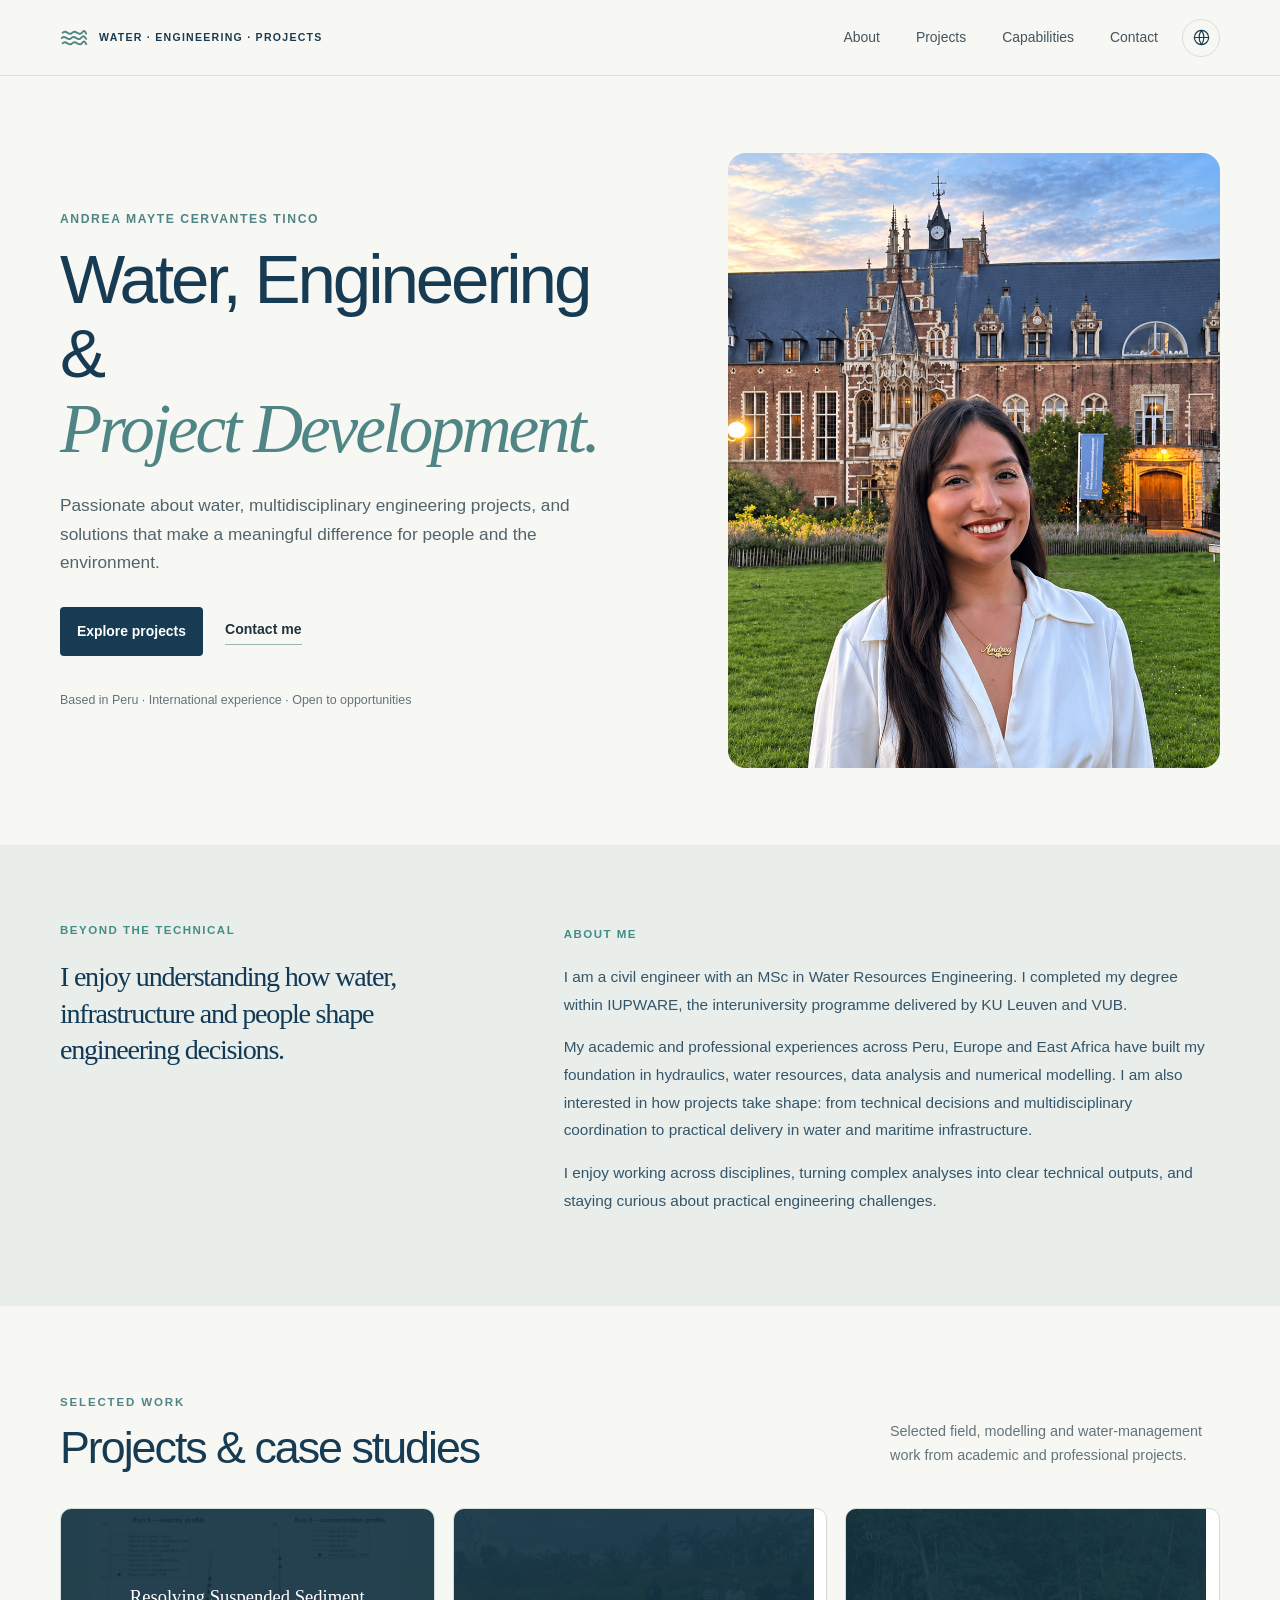
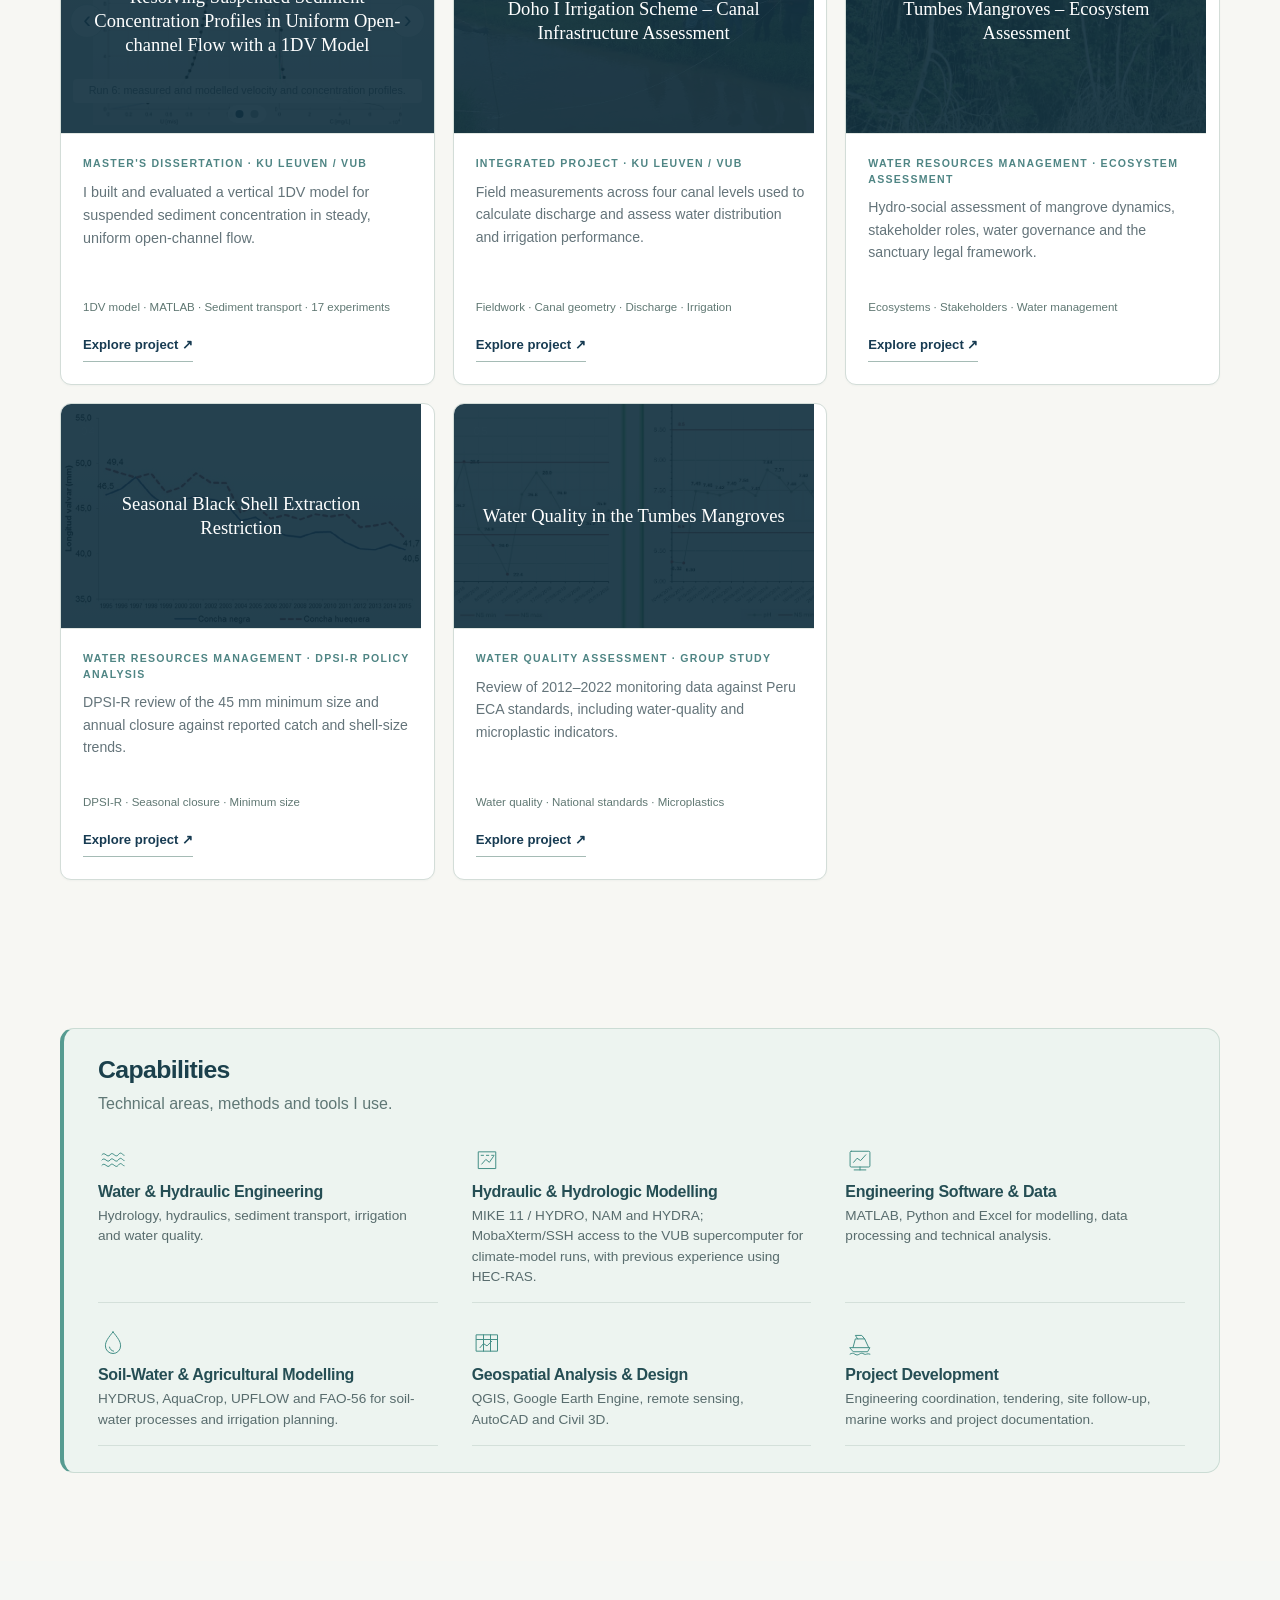
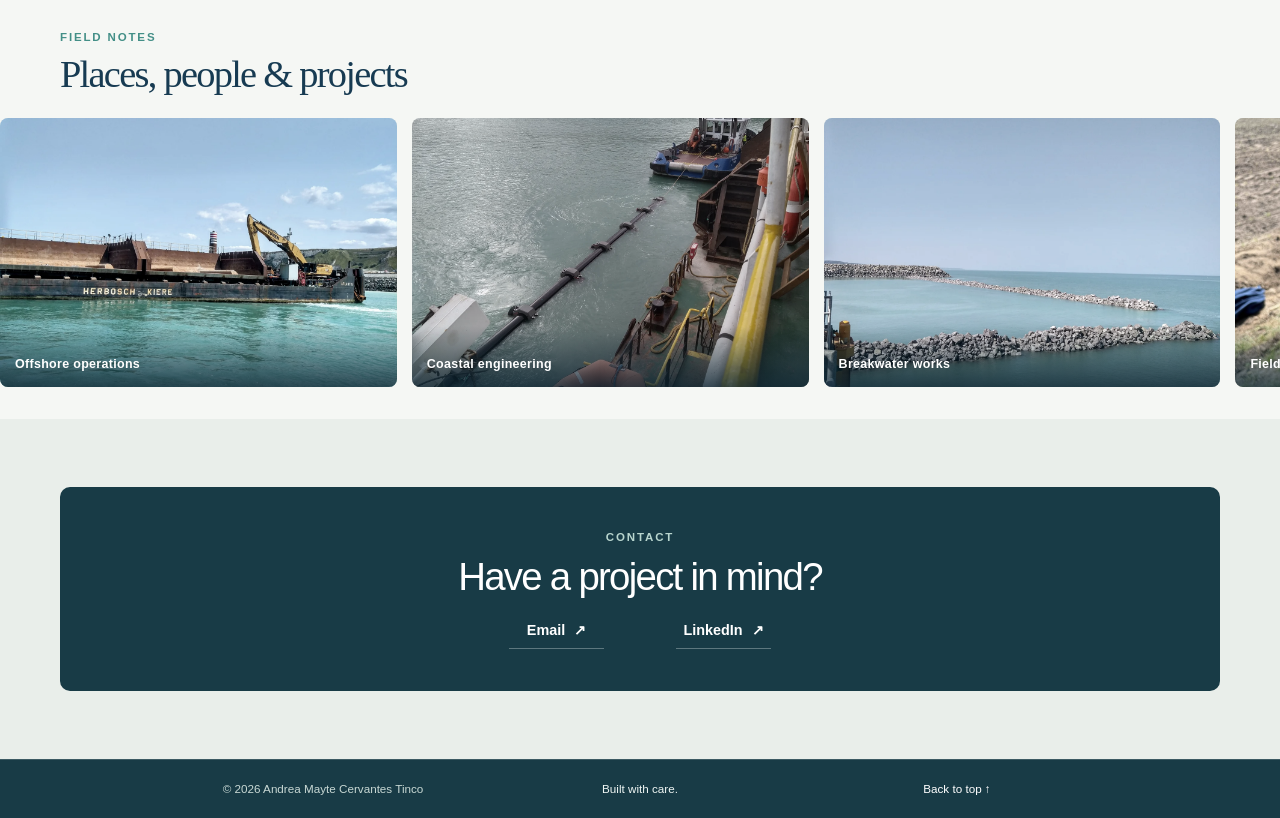
==== commit cc21d223: "Refine portfolio project cards and translations" ====
--- a/index.html
+++ b/index.html
@@ -6,7 +6,7 @@
   <meta name="description" content="Andrea Mayte Cervantes Tinco — Civil engineer and MSc in Water Resources Engineering. Selected work in water resources, hydraulics and infrastructure.">
   <meta name="theme-color" content="#173b52">
   <title>Andrea Cervantes | Engineering Portfolio</title>
-  <link rel="stylesheet" href="assets/css/style.css?v=19">
+  <link rel="stylesheet" href="assets/css/style.css?v=20">
 </head>
 <body>
   <a class="skip-link" href="#main" data-i18n="skip">Skip to content</a>
@@ -56,8 +56,8 @@
 
     <section class="about-section" id="about">
       <div class="section-wrap about-layout">
-        <div class="about-heading"><p class="eyebrow" data-i18n="aboutPrincipleLabel">BEYOND THE TECHNICAL</p><h2 data-i18n="aboutPrinciple">Turning technical knowledge into practical solutions for people and the environment.</h2></div>
-        <div class="about-copy"><p class="eyebrow" data-i18n="aboutLabel">ABOUT ME</p><p data-i18n="aboutP1">I am a civil engineer with an MSc in Water Resources Engineering. I completed my degree within IUPWARE, the interuniversity programme delivered by KU Leuven and VUB.</p><p data-i18n="aboutP2">My academic and professional experiences across Peru, Europe and East Africa have built my foundation in hydraulics, water resources, data analysis and numerical modelling. I am also interested in how projects take shape: from technical decisions and multidisciplinary coordination to practical delivery in water and maritime infrastructure.</p><p data-i18n="aboutP3">I enjoy connecting technical knowledge with practical problem-solving, preparing clear and structured outputs, and working with people across disciplines. I use tools such as MATLAB, Python, QGIS, HEC-RAS, MIKE 11, HYDRUS and Excel to turn analysis into feasible solutions that serve people and the environment.</p></div>
+        <div class="about-heading"><p class="eyebrow" data-i18n="aboutPrincipleLabel">BEYOND THE TECHNICAL</p><h2 data-i18n="aboutPrinciple">I enjoy understanding how water, infrastructure and people shape engineering decisions.</h2></div>
+        <div class="about-copy"><p class="eyebrow" data-i18n="aboutLabel">ABOUT ME</p><p data-i18n="aboutP1">I am a civil engineer with an MSc in Water Resources Engineering. I completed my degree within IUPWARE, the interuniversity programme delivered by KU Leuven and VUB.</p><p data-i18n="aboutP2">My academic and professional experiences across Peru, Europe and East Africa have built my foundation in hydraulics, water resources, data analysis and numerical modelling. I am also interested in how projects take shape: from technical decisions and multidisciplinary coordination to practical delivery in water and maritime infrastructure.</p><p data-i18n="aboutP3">I enjoy working across disciplines, turning complex analyses into clear technical outputs, and staying curious about practical engineering challenges.</p></div>
       </div>
     </section>
 
@@ -97,7 +97,7 @@
         <h2 data-i18n="skillsTitle">Capabilities</h2><p class="capability-subtitle" data-i18n="skillsAside">Areas I work across and continue to develop.</p>
         <div class="capability-cards">
           <article class="capability-card"><span class="capability-icon" aria-hidden="true"><svg viewBox="0 0 48 48"><path d="M5 15c5-7 9 7 14 0s9 7 14 0 7 1 10 1M5 24c5-7 9 7 14 0s9 7 14 0 7 1 10 1M5 33c5-7 9 7 14 0s9 7 14 0 7 1 10 1"/></svg></span><h3 data-i18n="capWaterTitle">Water &amp; Hydraulic Engineering</h3><p data-i18n="capWaterText">Hydrology, hydraulics, sediment transport, irrigation and water quality.</p></article>
-          <article class="capability-card"><span class="capability-icon" aria-hidden="true"><svg viewBox="0 0 48 48"><path d="M9 38V10h30v28zM15 31l7-8 6 5 7-10M14 16h4m5 0h4m5 0h4"/></svg></span><h3 data-i18n="capAnalysisTitle">Hydraulic &amp; Hydrologic Modelling</h3><p data-i18n="capAnalysisText">HEC-RAS, MIKE 11, MIKE HYDRO, NAM and HYDRA for flow and water-system analysis.</p></article>
+          <article class="capability-card"><span class="capability-icon" aria-hidden="true"><svg viewBox="0 0 48 48"><path d="M9 38V10h30v28zM15 31l7-8 6 5 7-10M14 16h4m5 0h4m5 0h4"/></svg></span><h3 data-i18n="capAnalysisTitle">Hydraulic &amp; Hydrologic Modelling</h3><p data-i18n="capAnalysisText">MIKE 11, MIKE HYDRO, NAM and HYDRA for flow and water-system analysis; previous experience with HEC-RAS.</p></article>
           <article class="capability-card"><span class="capability-icon" aria-hidden="true"><svg viewBox="0 0 48 48"><rect x="7" y="9" width="34" height="27" rx="2"/><path d="M14 41h20m-10-5v5M13 28l6-7 6 4 9-10"/></svg></span><h3 data-i18n="capSoftwareTitle">Engineering Software &amp; Data</h3><p data-i18n="capSoftwareText">MATLAB, Python and Excel for modelling, data processing and technical analysis.</p></article>
           <article class="capability-card"><span class="capability-icon" aria-hidden="true"><svg viewBox="0 0 48 48"><path d="M24 5C16 15 11 21 11 29a13 13 0 0 0 26 0c0-8-5-14-13-24zM18 31c1 4 3 6 7 7"/></svg></span><h3 data-i18n="capSoilTitle">Soil-Water &amp; Agricultural Modelling</h3><p data-i18n="capSoilText">HYDRUS, AquaCrop, UPFLOW and FAO-56 for soil-water processes and irrigation planning.</p></article>
           <article class="capability-card"><span class="capability-icon" aria-hidden="true"><svg viewBox="0 0 48 48"><path d="M6 10h36v28H6zM6 18h36M18 10v28M30 10v28M12 32l6-7 6 4 8-8"/></svg></span><h3 data-i18n="capGeoTitle">Geospatial Analysis &amp; Design</h3><p data-i18n="capGeoText">QGIS, Google Earth Engine, remote sensing, AutoCAD and Civil 3D.</p></article>
@@ -110,18 +110,18 @@
       <div class="section-wrap"><p class="eyebrow" data-i18n="galleryEyebrow">FIELD NOTES</p><h2 data-i18n="galleryTitle">Places, people &amp; projects</h2></div>
       <div class="photo-rail" aria-label="Selected moments from fieldwork and project experience" data-i18n-aria="galleryAria">
         <div class="photo-rail-track">
-          <figure><img src="assets/images/gallery/port-01.webp" alt="Vessel Atlantis offshore" loading="lazy"><figcaption data-i18n="photoPort">Vessel Atlantis</figcaption></figure>
+          <figure><img src="assets/images/gallery/port-01.webp" alt="Work taking place offshore from a marine vessel" data-i18n-alt="photoPortAlt" loading="lazy"><figcaption data-i18n="photoPort">Offshore operations</figcaption></figure>
           <figure><img src="assets/images/gallery/port-02.webp" alt="Port construction and coastal works" loading="lazy"><figcaption data-i18n="photoCoast">Coastal engineering</figcaption></figure>
           <figure><img src="assets/images/gallery/port-03.webp" alt="Breakwater and marine construction" loading="lazy"><figcaption data-i18n="photoBreakwater">Breakwater works</figcaption></figure>
-          <figure><img src="assets/images/gallery/field-01.jpg" alt="Canal fieldwork with a community and measurement staff" loading="lazy"><figcaption data-i18n="photoField">Fieldwork in Uganda</figcaption></figure>
+          <figure><img src="assets/images/gallery/field-01.jpg" alt="Field measurements along a water channel in Belgium" data-i18n-alt="photoFieldAlt" loading="lazy"><figcaption data-i18n="photoField">Fieldwork in Belgium</figcaption></figure>
           <figure><img src="assets/images/gallery/field-02.webp" alt="Canal and irrigation field visit" loading="lazy"><figcaption data-i18n="photoIrrigation">Irrigation systems</figcaption></figure>
-          <figure><img src="assets/images/gallery/event-01.webp" alt="Stakeholder meeting presenting project progress" loading="lazy"><figcaption data-i18n="photoStakeholders">Stakeholder progress meeting</figcaption></figure>
-          <figure aria-hidden="true"><img src="assets/images/gallery/port-01.webp" alt="" loading="lazy"><figcaption data-i18n="photoPort">Vessel Atlantis</figcaption></figure>
+          <figure><img src="assets/images/gallery/event-01.webp" alt="Meeting with stakeholders to present project progress" data-i18n-alt="photoStakeholdersAlt" loading="lazy"><figcaption data-i18n="photoStakeholders">Stakeholder meeting</figcaption></figure>
+          <figure aria-hidden="true"><img src="assets/images/gallery/port-01.webp" alt="" loading="lazy"><figcaption data-i18n="photoPort">Offshore operations</figcaption></figure>
           <figure aria-hidden="true"><img src="assets/images/gallery/port-02.webp" alt="" loading="lazy"><figcaption data-i18n="photoCoast">Coastal engineering</figcaption></figure>
           <figure aria-hidden="true"><img src="assets/images/gallery/port-03.webp" alt="" loading="lazy"><figcaption data-i18n="photoBreakwater">Breakwater works</figcaption></figure>
-          <figure aria-hidden="true"><img src="assets/images/gallery/field-01.jpg" alt="" loading="lazy"><figcaption data-i18n="photoField">Fieldwork in Uganda</figcaption></figure>
+          <figure aria-hidden="true"><img src="assets/images/gallery/field-01.jpg" alt="" loading="lazy"><figcaption data-i18n="photoField">Fieldwork in Belgium</figcaption></figure>
           <figure aria-hidden="true"><img src="assets/images/gallery/field-02.webp" alt="" loading="lazy"><figcaption data-i18n="photoIrrigation">Irrigation systems</figcaption></figure>
-          <figure aria-hidden="true"><img src="assets/images/gallery/event-01.webp" alt="" loading="lazy"><figcaption data-i18n="photoStakeholders">Stakeholder progress meeting</figcaption></figure>
+          <figure aria-hidden="true"><img src="assets/images/gallery/event-01.webp" alt="" loading="lazy"><figcaption data-i18n="photoStakeholders">Stakeholder meeting</figcaption></figure>
         </div>
       </div>
     </section>
@@ -145,7 +145,7 @@
 <div class="modal-backdrop" id="project-modal" hidden>
  <section class="project-modal" role="dialog" aria-modal="true" aria-labelledby="modal-title">
   <button class="modal-close" id="modal-close" aria-label="Close project details">×</button>
-  <div class="modal-scroll"><figure class="modal-visual"><button class="modal-image-zoom" id="modal-image-zoom" type="button" data-i18n-aria="modalViewImage" aria-label="View image full size"><img class="modal-image" id="modal-image" src="" alt=""></button><figcaption class="modal-image-caption" id="modal-image-caption"></figcaption><div class="modal-gallery-controls" id="modal-gallery-controls" hidden><button type="button" id="modal-gallery-prev" data-i18n-aria="modalPrevious" aria-label="Previous image">‹</button><span id="modal-gallery-count">1 / 1</span><button type="button" id="modal-gallery-next" data-i18n-aria="modalNext" aria-label="Next image">›</button></div></figure><div class="modal-body"><p class="eyebrow" id="modal-kicker"></p><h2 id="modal-title"></h2><p class="modal-intro" id="modal-intro"></p><div class="modal-columns"><div><h3 data-i18n="modalContext">Context &amp; objective</h3><p id="modal-context"></p><h3 data-i18n="modalApproach">Approach</h3><p id="modal-approach"></p></div><div><h3 data-i18n="modalContribution">My contribution / scope</h3><p id="modal-contribution"></p><h3 data-i18n="modalOutcome">Outcome</h3><p id="modal-outcome"></p></div></div><div class="modal-tools"><strong data-i18n="modalTools">Key topics</strong><span id="modal-tags"></span></div></div></div>
+  <div class="modal-scroll"><figure class="modal-visual"><button class="modal-image-zoom" id="modal-image-zoom" type="button" data-i18n-aria="modalViewImage" aria-label="View image full size"><img class="modal-image" id="modal-image" src="" alt=""></button><figcaption class="modal-image-caption" id="modal-image-caption"></figcaption><div class="modal-gallery-controls" id="modal-gallery-controls" hidden><button type="button" id="modal-gallery-prev" data-i18n-aria="modalPrevious" aria-label="Previous image">‹</button><span id="modal-gallery-count">1 / 1</span><button type="button" id="modal-gallery-next" data-i18n-aria="modalNext" aria-label="Next image">›</button></div></figure><div class="modal-body"><p class="eyebrow" id="modal-kicker"></p><h2 id="modal-title"></h2><p class="modal-intro" id="modal-intro"></p><div class="modal-columns"><div><h3 data-i18n="modalContext">Context &amp; objective</h3><p id="modal-context"></p><h3 data-i18n="modalApproach">Approach</h3><p id="modal-approach"></p></div><div><h3 data-i18n="modalContribution">Contribution</h3><p id="modal-contribution"></p><h3 data-i18n="modalOutcome">Outcome</h3><p id="modal-outcome"></p></div></div><div class="modal-tools"><strong data-i18n="modalTools">Key words</strong><span id="modal-tags"></span></div></div></div>
  </section>
 </div>
 <div class="image-lightbox" id="image-lightbox" hidden role="dialog" aria-modal="true" aria-label="Full-size project image">
@@ -154,6 +154,6 @@
   <figure><img id="lightbox-image" src="" alt=""><figcaption id="lightbox-caption"></figcaption></figure>
   <button class="lightbox-arrow" id="lightbox-next" type="button" data-i18n-aria="modalNext" aria-label="Next image">›</button>
 </div>
-  <script src="assets/js/main.js?v=18"></script>
+  <script src="assets/js/main.js?v=19"></script>
 </body>
 </html>
--- a/assets/css/style.css
+++ b/assets/css/style.css
@@ -523,3 +523,5 @@
 .project-grid-interactive .project-image { box-sizing:border-box; display:block; position:relative; overflow:hidden; }
 .project-grid-interactive .project-image-title-overlay { box-sizing:border-box; }
 .about-section h2 { max-width:460px; font-size:clamp(1.45rem,2.2vw,2rem); line-height:1.3; }
+
+.project-grid-interactive .project-image-title-overlay { top:0; left:0; right:auto; bottom:auto; width:100%; height:100%; }
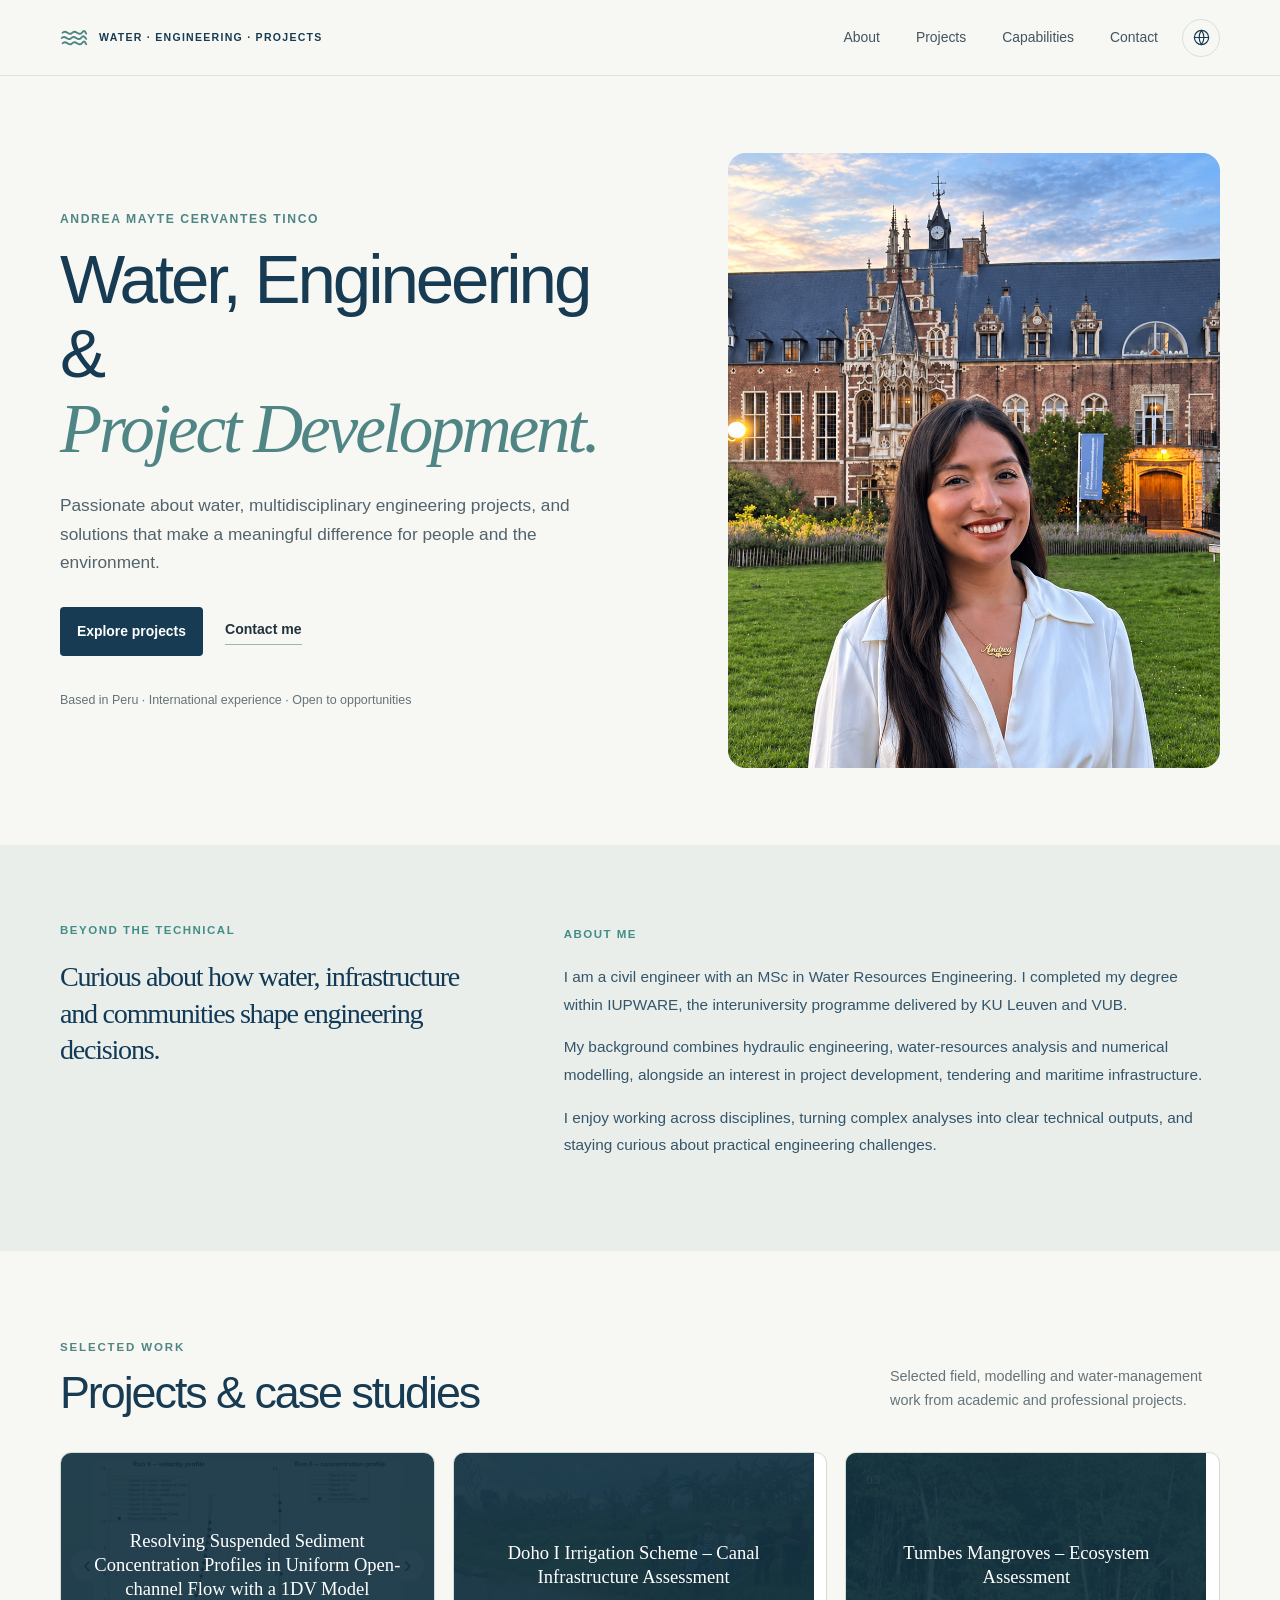
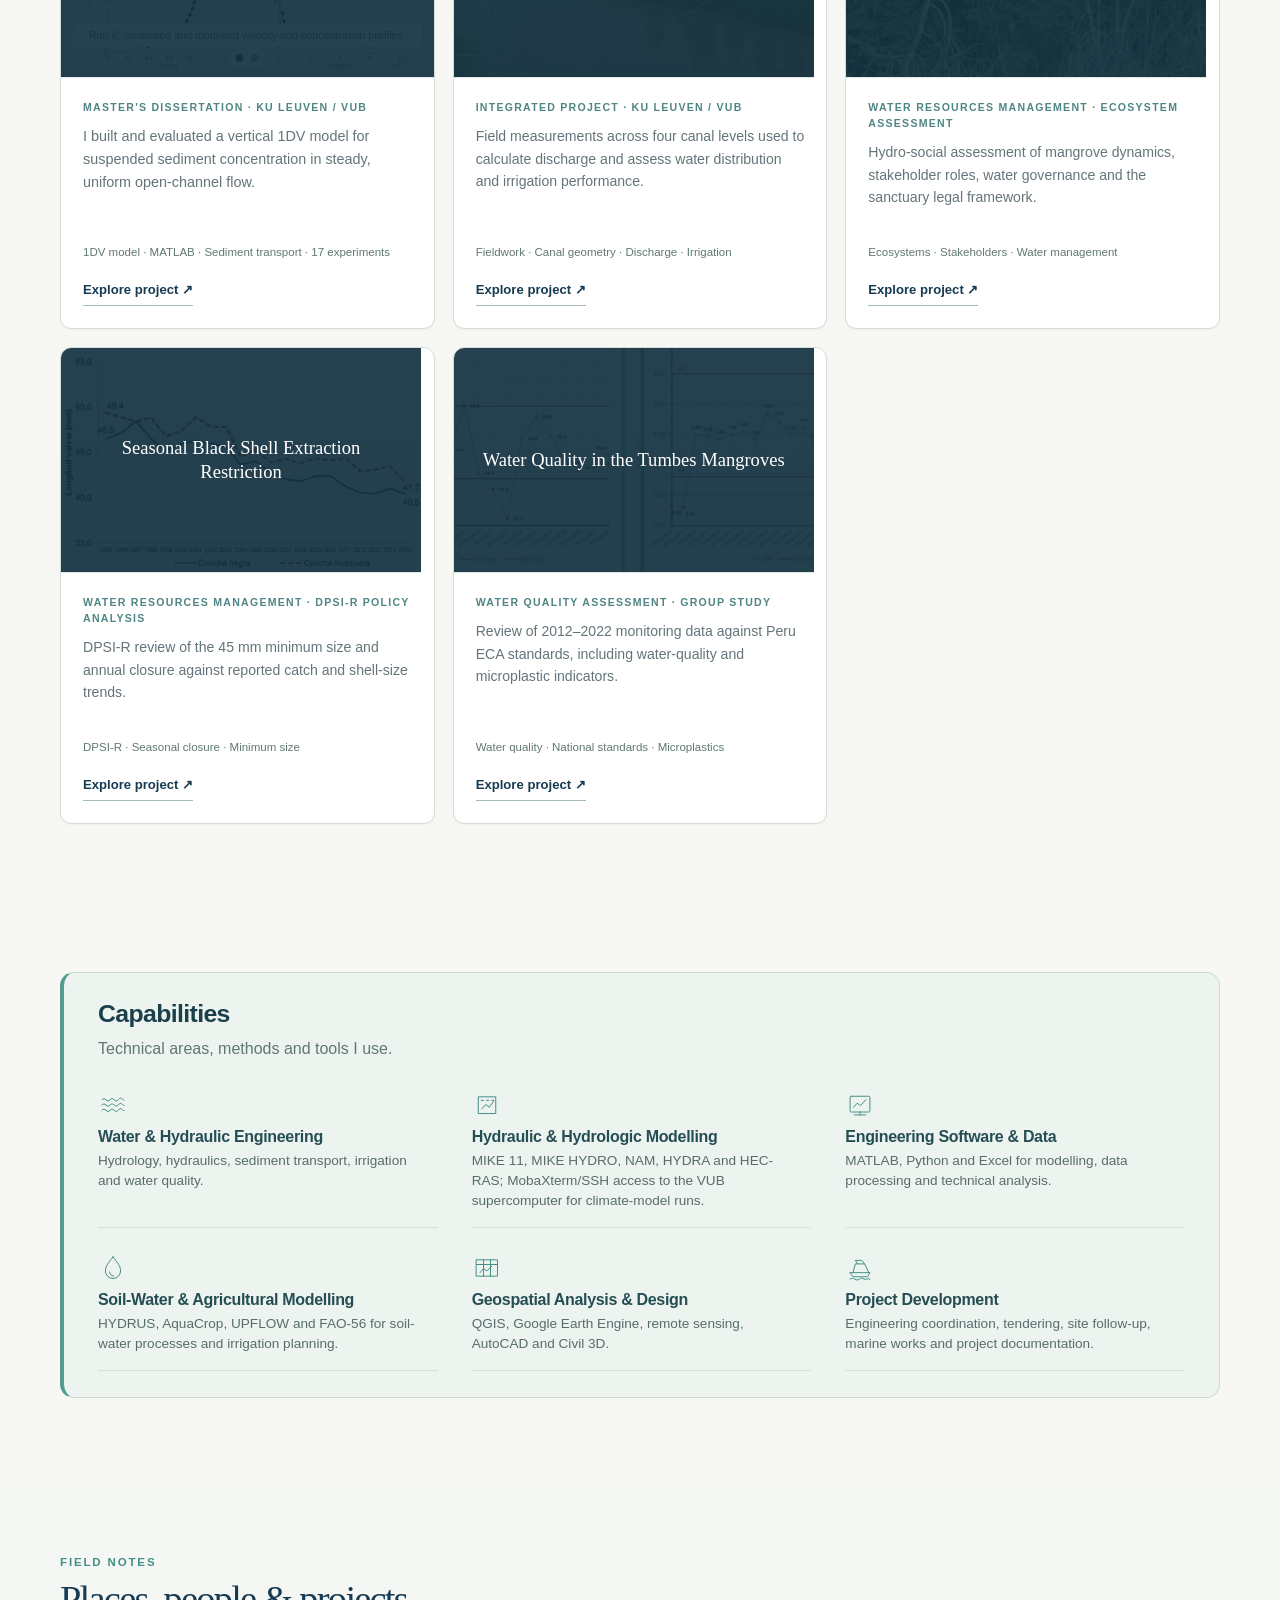
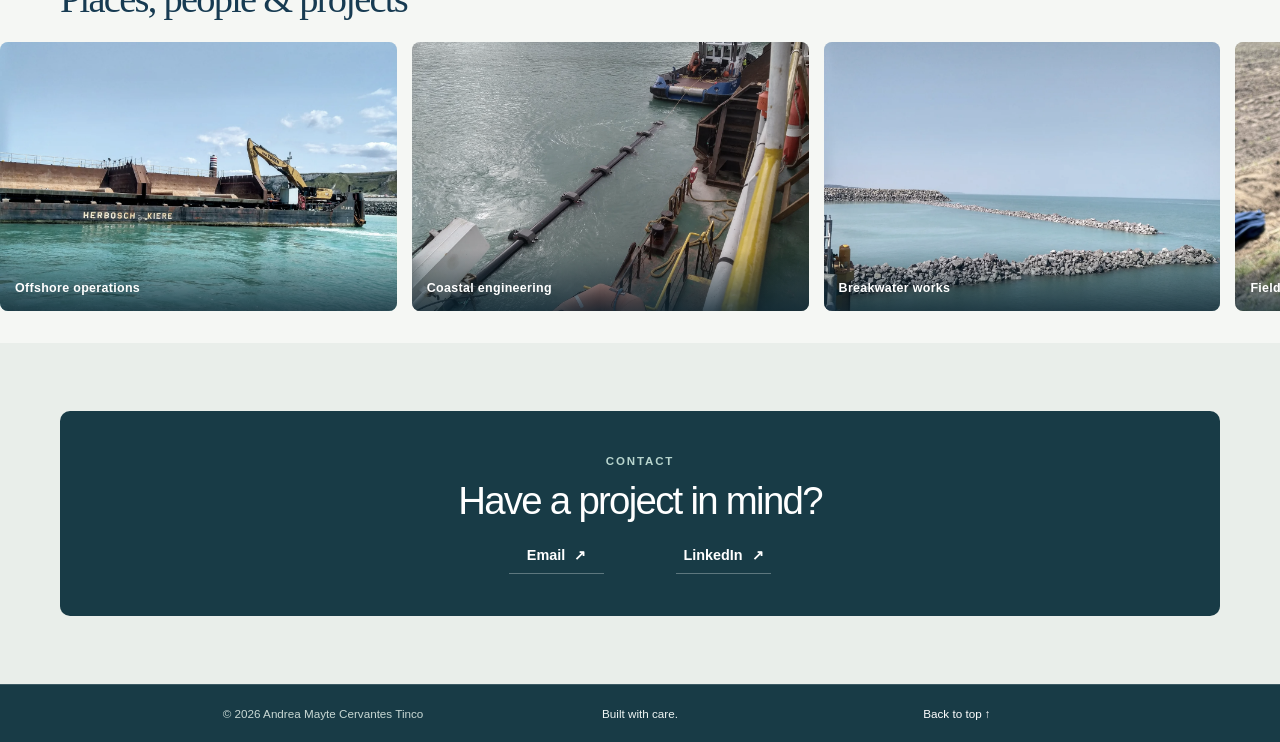
==== commit bc9cbf36: "Adjust About copy and Tumbes project card" ====
--- a/index.html
+++ b/index.html
@@ -6,7 +6,7 @@
   <meta name="description" content="Andrea Mayte Cervantes Tinco — Civil engineer and MSc in Water Resources Engineering. Selected work in water resources, hydraulics and infrastructure.">
   <meta name="theme-color" content="#173b52">
   <title>Andrea Cervantes | Engineering Portfolio</title>
-  <link rel="stylesheet" href="assets/css/style.css?v=20">
+  <link rel="stylesheet" href="assets/css/style.css?v=21">
 </head>
 <body>
   <a class="skip-link" href="#main" data-i18n="skip">Skip to content</a>
@@ -56,8 +56,8 @@
 
     <section class="about-section" id="about">
       <div class="section-wrap about-layout">
-        <div class="about-heading"><p class="eyebrow" data-i18n="aboutPrincipleLabel">BEYOND THE TECHNICAL</p><h2 data-i18n="aboutPrinciple">I enjoy understanding how water, infrastructure and people shape engineering decisions.</h2></div>
-        <div class="about-copy"><p class="eyebrow" data-i18n="aboutLabel">ABOUT ME</p><p data-i18n="aboutP1">I am a civil engineer with an MSc in Water Resources Engineering. I completed my degree within IUPWARE, the interuniversity programme delivered by KU Leuven and VUB.</p><p data-i18n="aboutP2">My academic and professional experiences across Peru, Europe and East Africa have built my foundation in hydraulics, water resources, data analysis and numerical modelling. I am also interested in how projects take shape: from technical decisions and multidisciplinary coordination to practical delivery in water and maritime infrastructure.</p><p data-i18n="aboutP3">I enjoy working across disciplines, turning complex analyses into clear technical outputs, and staying curious about practical engineering challenges.</p></div>
+        <div class="about-heading"><p class="eyebrow" data-i18n="aboutPrincipleLabel">BEYOND THE TECHNICAL</p><h2 data-i18n="aboutPrinciple">Curious about how water, infrastructure and communities shape engineering decisions.</h2></div>
+        <div class="about-copy"><p class="eyebrow" data-i18n="aboutLabel">ABOUT ME</p><p data-i18n="aboutP1">I am a civil engineer with an MSc in Water Resources Engineering. I completed my degree within IUPWARE, the interuniversity programme delivered by KU Leuven and VUB.</p><p data-i18n="aboutP2">My background combines hydraulic engineering, water-resources analysis and numerical modelling, alongside an interest in project development, tendering and maritime infrastructure.</p><p data-i18n="aboutP3">I enjoy working across disciplines, turning complex analyses into clear technical outputs, and staying curious about practical engineering challenges.</p></div>
       </div>
     </section>
 
@@ -97,7 +97,7 @@
         <h2 data-i18n="skillsTitle">Capabilities</h2><p class="capability-subtitle" data-i18n="skillsAside">Areas I work across and continue to develop.</p>
         <div class="capability-cards">
           <article class="capability-card"><span class="capability-icon" aria-hidden="true"><svg viewBox="0 0 48 48"><path d="M5 15c5-7 9 7 14 0s9 7 14 0 7 1 10 1M5 24c5-7 9 7 14 0s9 7 14 0 7 1 10 1M5 33c5-7 9 7 14 0s9 7 14 0 7 1 10 1"/></svg></span><h3 data-i18n="capWaterTitle">Water &amp; Hydraulic Engineering</h3><p data-i18n="capWaterText">Hydrology, hydraulics, sediment transport, irrigation and water quality.</p></article>
-          <article class="capability-card"><span class="capability-icon" aria-hidden="true"><svg viewBox="0 0 48 48"><path d="M9 38V10h30v28zM15 31l7-8 6 5 7-10M14 16h4m5 0h4m5 0h4"/></svg></span><h3 data-i18n="capAnalysisTitle">Hydraulic &amp; Hydrologic Modelling</h3><p data-i18n="capAnalysisText">MIKE 11, MIKE HYDRO, NAM and HYDRA for flow and water-system analysis; previous experience with HEC-RAS.</p></article>
+          <article class="capability-card"><span class="capability-icon" aria-hidden="true"><svg viewBox="0 0 48 48"><path d="M9 38V10h30v28zM15 31l7-8 6 5 7-10M14 16h4m5 0h4m5 0h4"/></svg></span><h3 data-i18n="capAnalysisTitle">Hydraulic &amp; Hydrologic Modelling</h3><p data-i18n="capAnalysisText">MIKE 11, MIKE HYDRO, NAM, HYDRA and HEC-RAS; MobaXterm/SSH access to the VUB supercomputer for climate-model runs.</p></article>
           <article class="capability-card"><span class="capability-icon" aria-hidden="true"><svg viewBox="0 0 48 48"><rect x="7" y="9" width="34" height="27" rx="2"/><path d="M14 41h20m-10-5v5M13 28l6-7 6 4 9-10"/></svg></span><h3 data-i18n="capSoftwareTitle">Engineering Software &amp; Data</h3><p data-i18n="capSoftwareText">MATLAB, Python and Excel for modelling, data processing and technical analysis.</p></article>
           <article class="capability-card"><span class="capability-icon" aria-hidden="true"><svg viewBox="0 0 48 48"><path d="M24 5C16 15 11 21 11 29a13 13 0 0 0 26 0c0-8-5-14-13-24zM18 31c1 4 3 6 7 7"/></svg></span><h3 data-i18n="capSoilTitle">Soil-Water &amp; Agricultural Modelling</h3><p data-i18n="capSoilText">HYDRUS, AquaCrop, UPFLOW and FAO-56 for soil-water processes and irrigation planning.</p></article>
           <article class="capability-card"><span class="capability-icon" aria-hidden="true"><svg viewBox="0 0 48 48"><path d="M6 10h36v28H6zM6 18h36M18 10v28M30 10v28M12 32l6-7 6 4 8-8"/></svg></span><h3 data-i18n="capGeoTitle">Geospatial Analysis &amp; Design</h3><p data-i18n="capGeoText">QGIS, Google Earth Engine, remote sensing, AutoCAD and Civil 3D.</p></article>
@@ -154,6 +154,6 @@
   <figure><img id="lightbox-image" src="" alt=""><figcaption id="lightbox-caption"></figcaption></figure>
   <button class="lightbox-arrow" id="lightbox-next" type="button" data-i18n-aria="modalNext" aria-label="Next image">›</button>
 </div>
-  <script src="assets/js/main.js?v=19"></script>
+  <script src="assets/js/main.js?v=20"></script>
 </body>
 </html>
--- a/assets/css/style.css
+++ b/assets/css/style.css
@@ -524,4 +524,4 @@
 .project-grid-interactive .project-image-title-overlay { box-sizing:border-box; }
 .about-section h2 { max-width:460px; font-size:clamp(1.45rem,2.2vw,2rem); line-height:1.3; }
 
-.project-grid-interactive .project-image-title-overlay { top:0; left:0; right:auto; bottom:auto; width:100%; height:100%; }
+.project-grid-interactive .project-image-title-overlay { inset:0; width:auto; height:auto; }
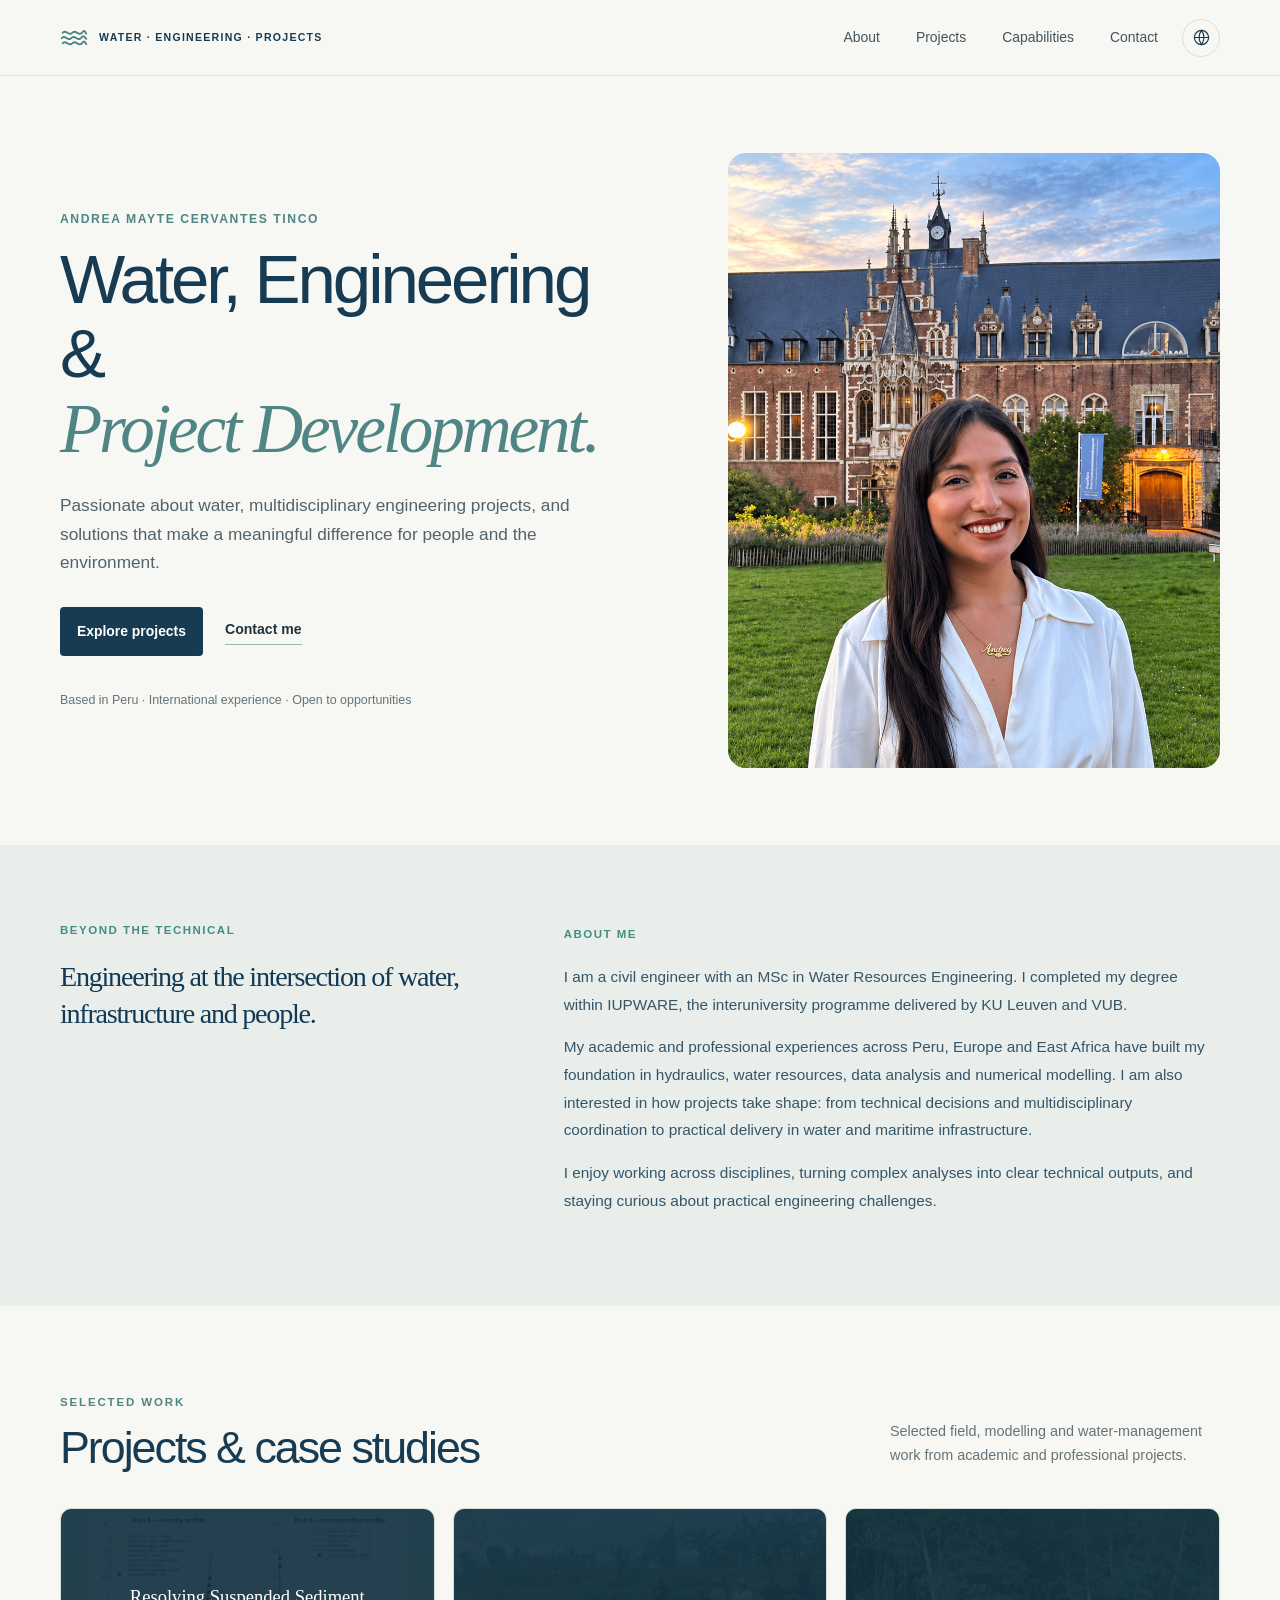
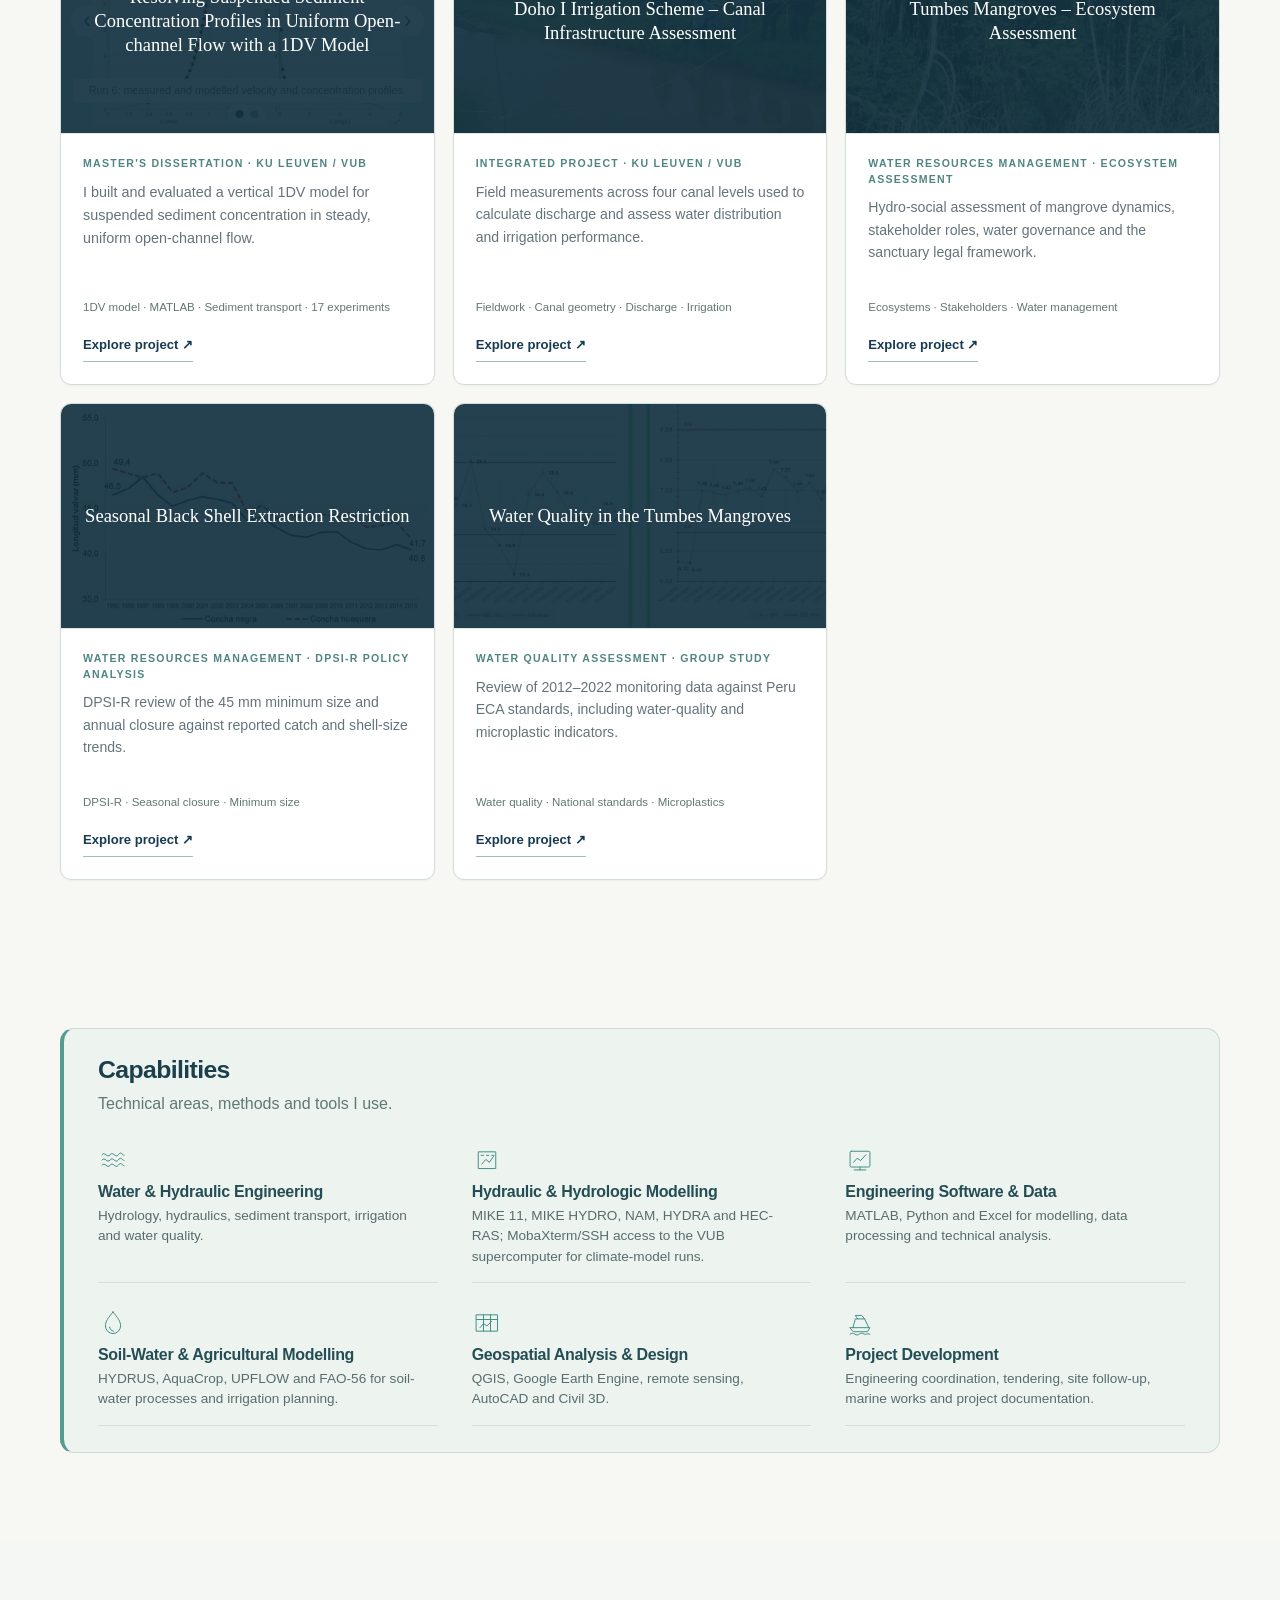
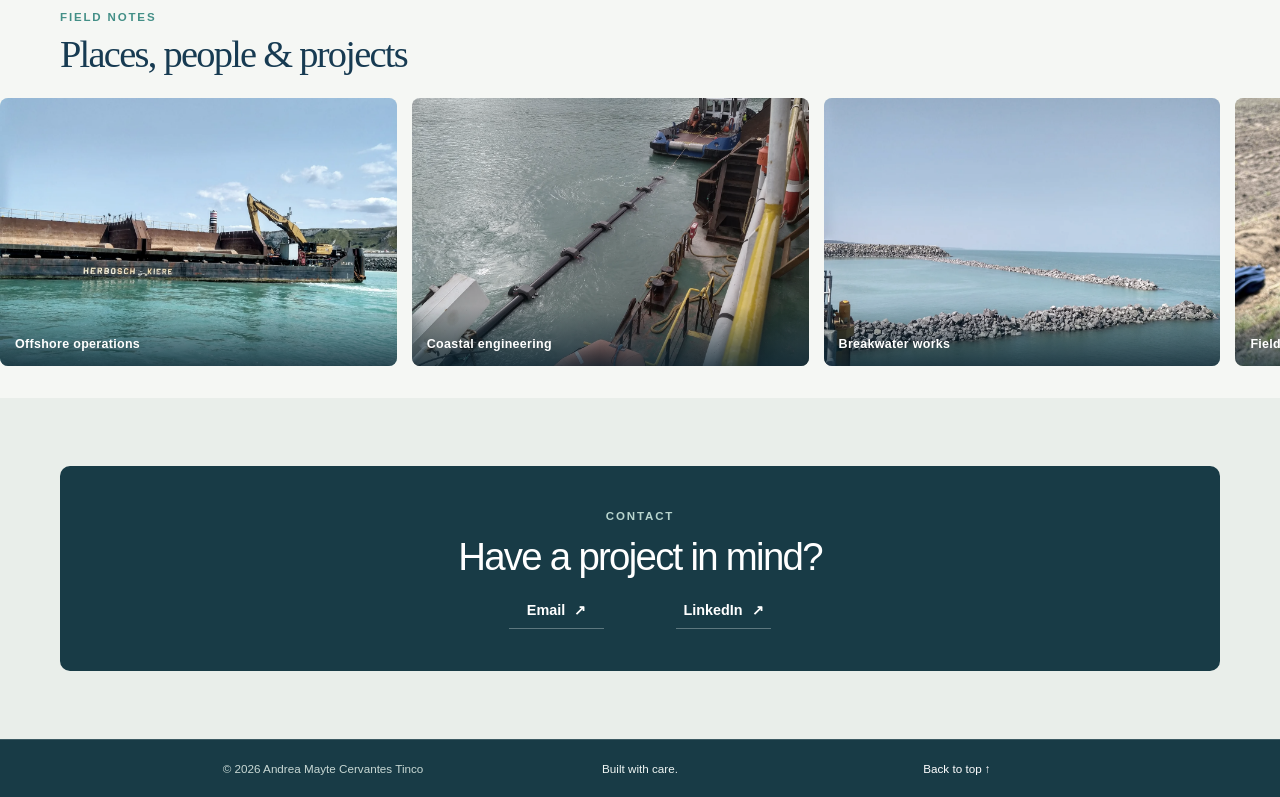
==== commit d90fc8a8: "Restore full profile copy and stretch project images" ====
--- a/index.html
+++ b/index.html
@@ -6,7 +6,7 @@
   <meta name="description" content="Andrea Mayte Cervantes Tinco — Civil engineer and MSc in Water Resources Engineering. Selected work in water resources, hydraulics and infrastructure.">
   <meta name="theme-color" content="#173b52">
   <title>Andrea Cervantes | Engineering Portfolio</title>
-  <link rel="stylesheet" href="assets/css/style.css?v=21">
+  <link rel="stylesheet" href="assets/css/style.css?v=22">
 </head>
 <body>
   <a class="skip-link" href="#main" data-i18n="skip">Skip to content</a>
@@ -56,8 +56,8 @@
 
     <section class="about-section" id="about">
       <div class="section-wrap about-layout">
-        <div class="about-heading"><p class="eyebrow" data-i18n="aboutPrincipleLabel">BEYOND THE TECHNICAL</p><h2 data-i18n="aboutPrinciple">Curious about how water, infrastructure and communities shape engineering decisions.</h2></div>
-        <div class="about-copy"><p class="eyebrow" data-i18n="aboutLabel">ABOUT ME</p><p data-i18n="aboutP1">I am a civil engineer with an MSc in Water Resources Engineering. I completed my degree within IUPWARE, the interuniversity programme delivered by KU Leuven and VUB.</p><p data-i18n="aboutP2">My background combines hydraulic engineering, water-resources analysis and numerical modelling, alongside an interest in project development, tendering and maritime infrastructure.</p><p data-i18n="aboutP3">I enjoy working across disciplines, turning complex analyses into clear technical outputs, and staying curious about practical engineering challenges.</p></div>
+        <div class="about-heading"><p class="eyebrow" data-i18n="aboutPrincipleLabel">BEYOND THE TECHNICAL</p><h2 data-i18n="aboutPrinciple">Engineering at the intersection of water, infrastructure and people.</h2></div>
+        <div class="about-copy"><p class="eyebrow" data-i18n="aboutLabel">ABOUT ME</p><p data-i18n="aboutP1">I am a civil engineer with an MSc in Water Resources Engineering. I completed my degree within IUPWARE, the interuniversity programme delivered by KU Leuven and VUB.</p><p data-i18n="aboutP2">My academic and professional experiences across Peru, Europe and East Africa have built my foundation in hydraulics, water resources, data analysis and numerical modelling. I am also interested in how projects take shape: from technical decisions and multidisciplinary coordination to practical delivery in water and maritime infrastructure.</p><p data-i18n="aboutP3">I enjoy working across disciplines, turning complex analyses into clear technical outputs, and staying curious about practical engineering challenges.</p></div>
       </div>
     </section>
 
@@ -154,6 +154,6 @@
   <figure><img id="lightbox-image" src="" alt=""><figcaption id="lightbox-caption"></figcaption></figure>
   <button class="lightbox-arrow" id="lightbox-next" type="button" data-i18n-aria="modalNext" aria-label="Next image">›</button>
 </div>
-  <script src="assets/js/main.js?v=20"></script>
+  <script src="assets/js/main.js?v=21"></script>
 </body>
 </html>
--- a/assets/css/style.css
+++ b/assets/css/style.css
@@ -427,7 +427,7 @@
 .brand .brand-mark svg { width:28px; height:28px; fill:none; stroke:var(--teal); stroke-width:2.2; stroke-linecap:round; }
 .about-layout { align-items:start; }
 .about-principle { margin:24px 0 0; padding:14px 0 14px 16px; border-left:2px solid var(--teal); color:#50656a; font-size:1rem; line-height:1.6; max-width:400px; }
-.project-grid-interactive .project-image { height:225px; min-height:0; aspect-ratio:16/10; background:#e8efec; }
+.project-grid-interactive .project-image { width:100%; height:225px; min-height:0; aspect-ratio:16/10; background:#e8efec; }
 .project-grid-interactive .project-image img { height:100%; min-height:0; filter:saturate(.74) contrast(.98); }
 .project-grid-interactive .project-image-pair img:first-of-type { left:0; width:50%; border-right:2px solid #fff; }
 .project-grid-interactive .project-image-pair img:nth-of-type(2) { left:50%; width:50%; }
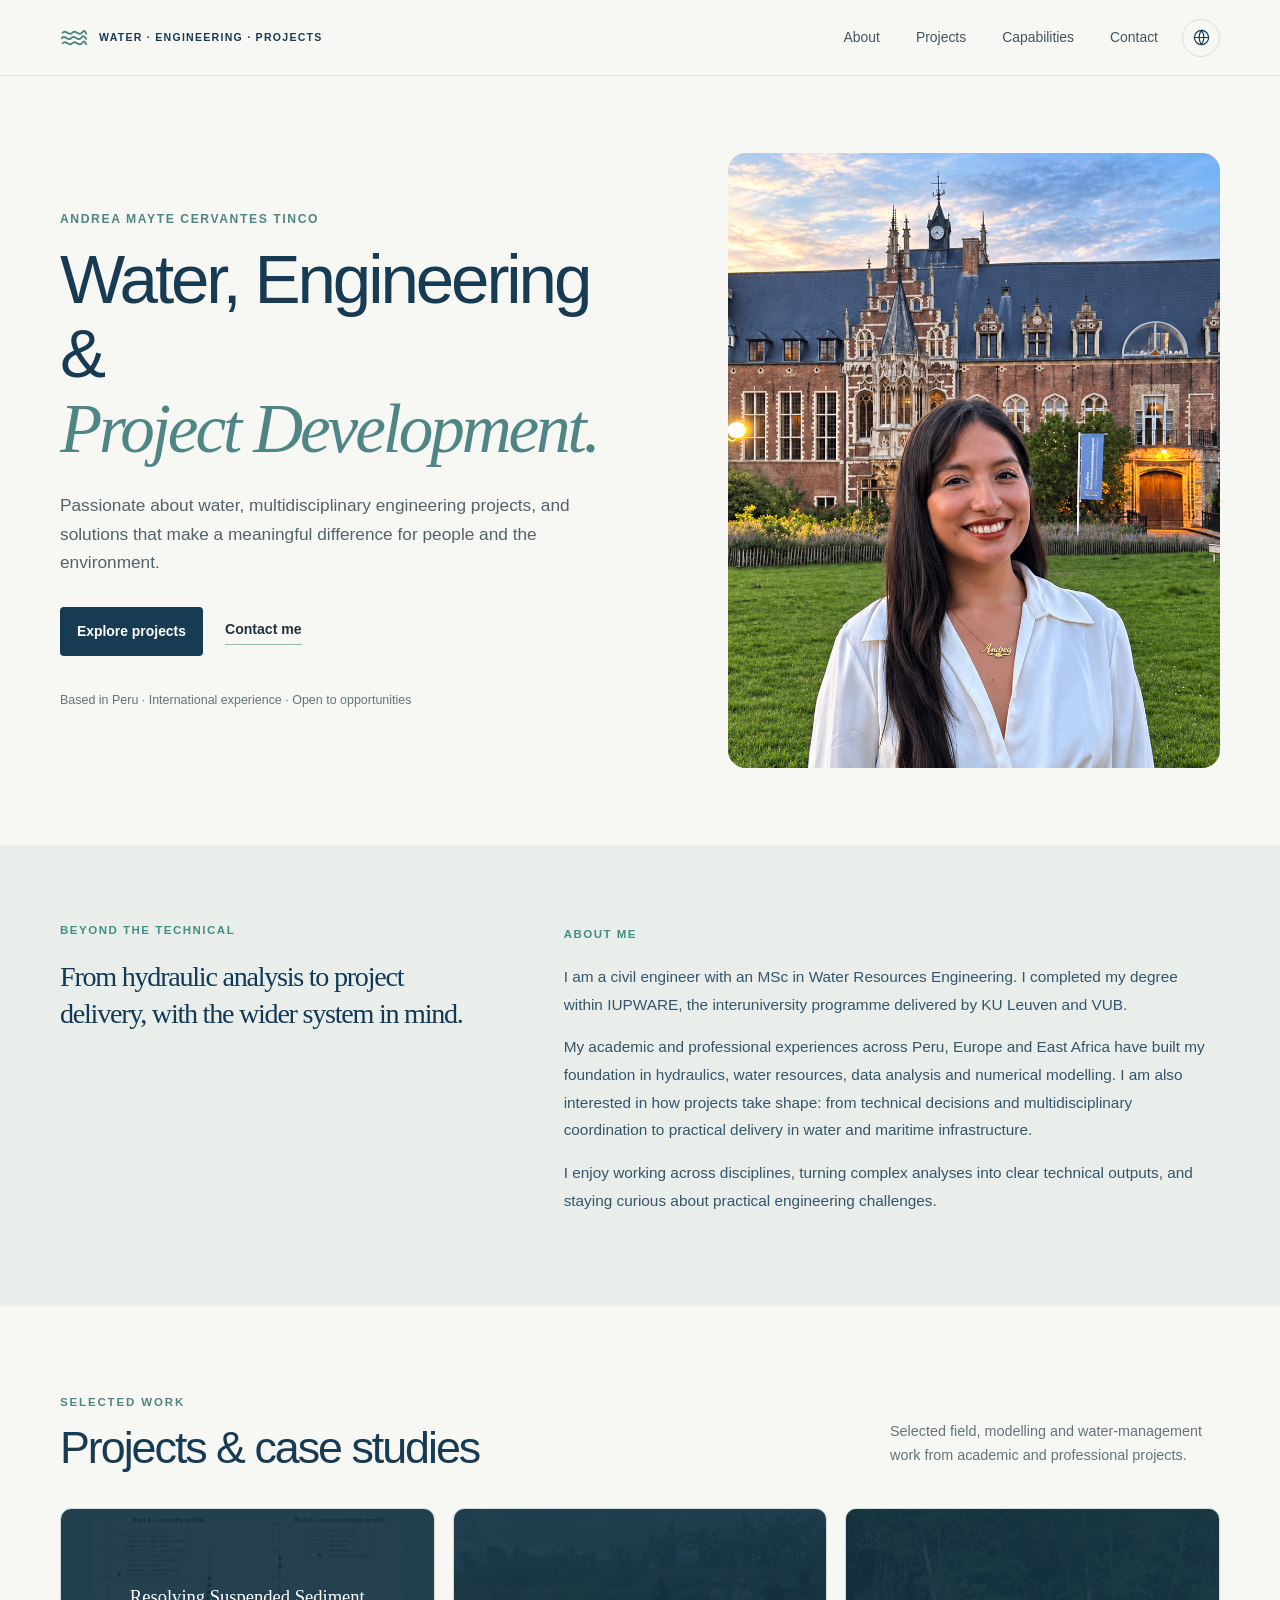
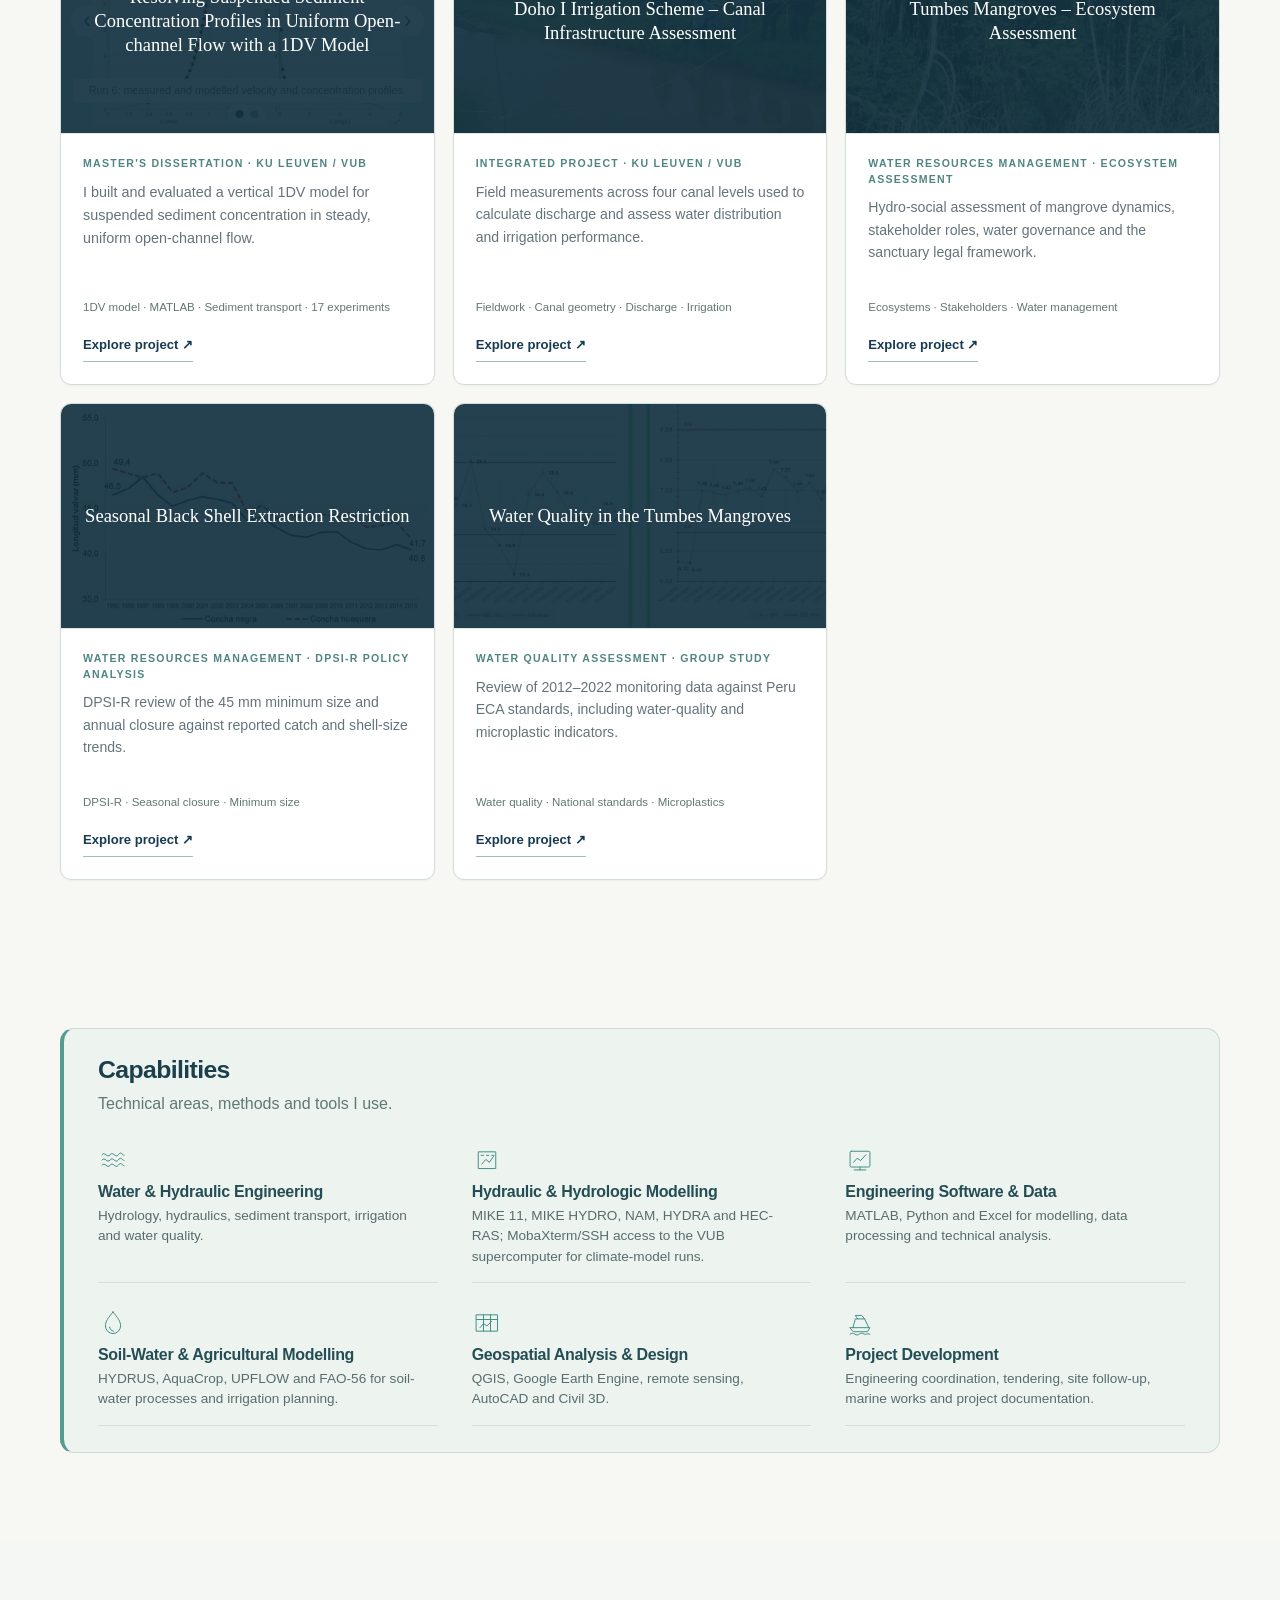
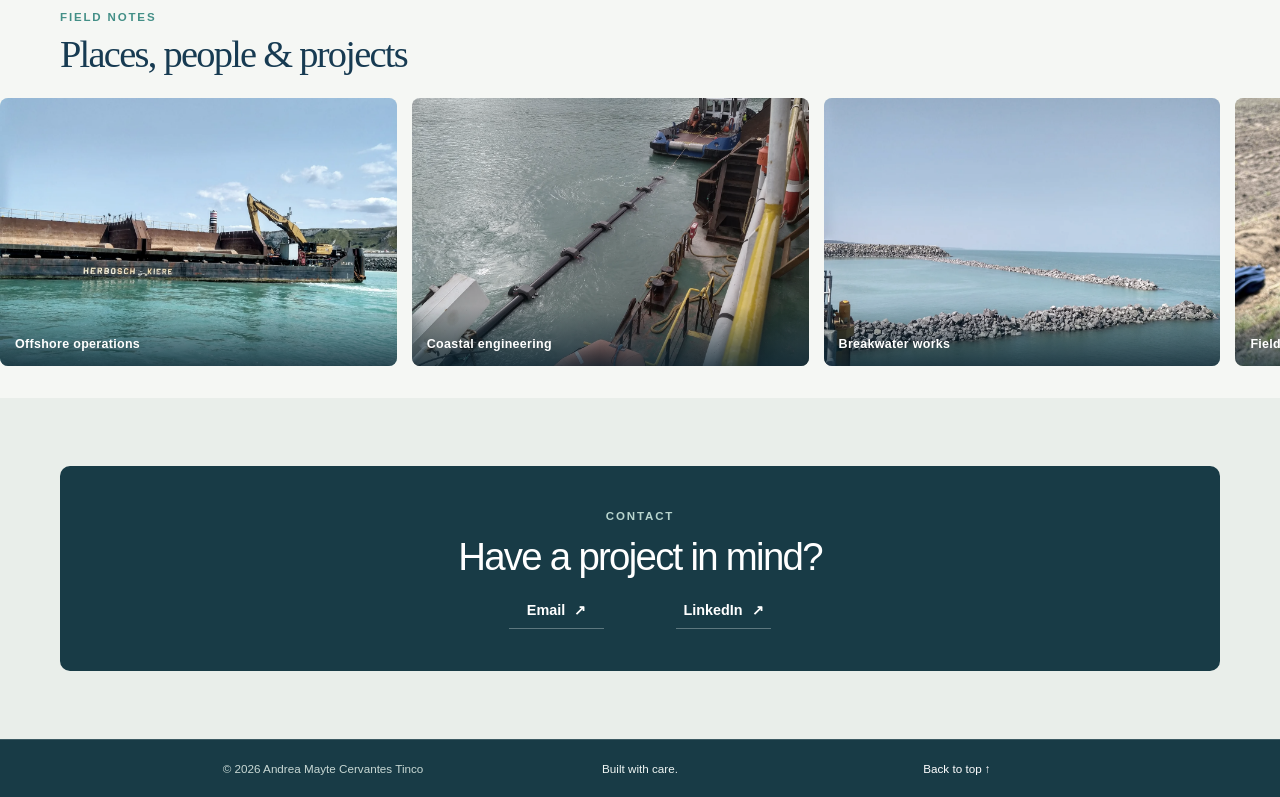
==== commit 295b876a: "Refine About section tagline" ====
--- a/index.html
+++ b/index.html
@@ -56,7 +56,7 @@
 
     <section class="about-section" id="about">
       <div class="section-wrap about-layout">
-        <div class="about-heading"><p class="eyebrow" data-i18n="aboutPrincipleLabel">BEYOND THE TECHNICAL</p><h2 data-i18n="aboutPrinciple">Engineering at the intersection of water, infrastructure and people.</h2></div>
+        <div class="about-heading"><p class="eyebrow" data-i18n="aboutPrincipleLabel">BEYOND THE TECHNICAL</p><h2 data-i18n="aboutPrinciple">From hydraulic analysis to project delivery, with the wider system in mind.</h2></div>
         <div class="about-copy"><p class="eyebrow" data-i18n="aboutLabel">ABOUT ME</p><p data-i18n="aboutP1">I am a civil engineer with an MSc in Water Resources Engineering. I completed my degree within IUPWARE, the interuniversity programme delivered by KU Leuven and VUB.</p><p data-i18n="aboutP2">My academic and professional experiences across Peru, Europe and East Africa have built my foundation in hydraulics, water resources, data analysis and numerical modelling. I am also interested in how projects take shape: from technical decisions and multidisciplinary coordination to practical delivery in water and maritime infrastructure.</p><p data-i18n="aboutP3">I enjoy working across disciplines, turning complex analyses into clear technical outputs, and staying curious about practical engineering challenges.</p></div>
       </div>
     </section>
@@ -154,6 +154,6 @@
   <figure><img id="lightbox-image" src="" alt=""><figcaption id="lightbox-caption"></figcaption></figure>
   <button class="lightbox-arrow" id="lightbox-next" type="button" data-i18n-aria="modalNext" aria-label="Next image">›</button>
 </div>
-  <script src="assets/js/main.js?v=21"></script>
+  <script src="assets/js/main.js?v=22"></script>
 </body>
 </html>
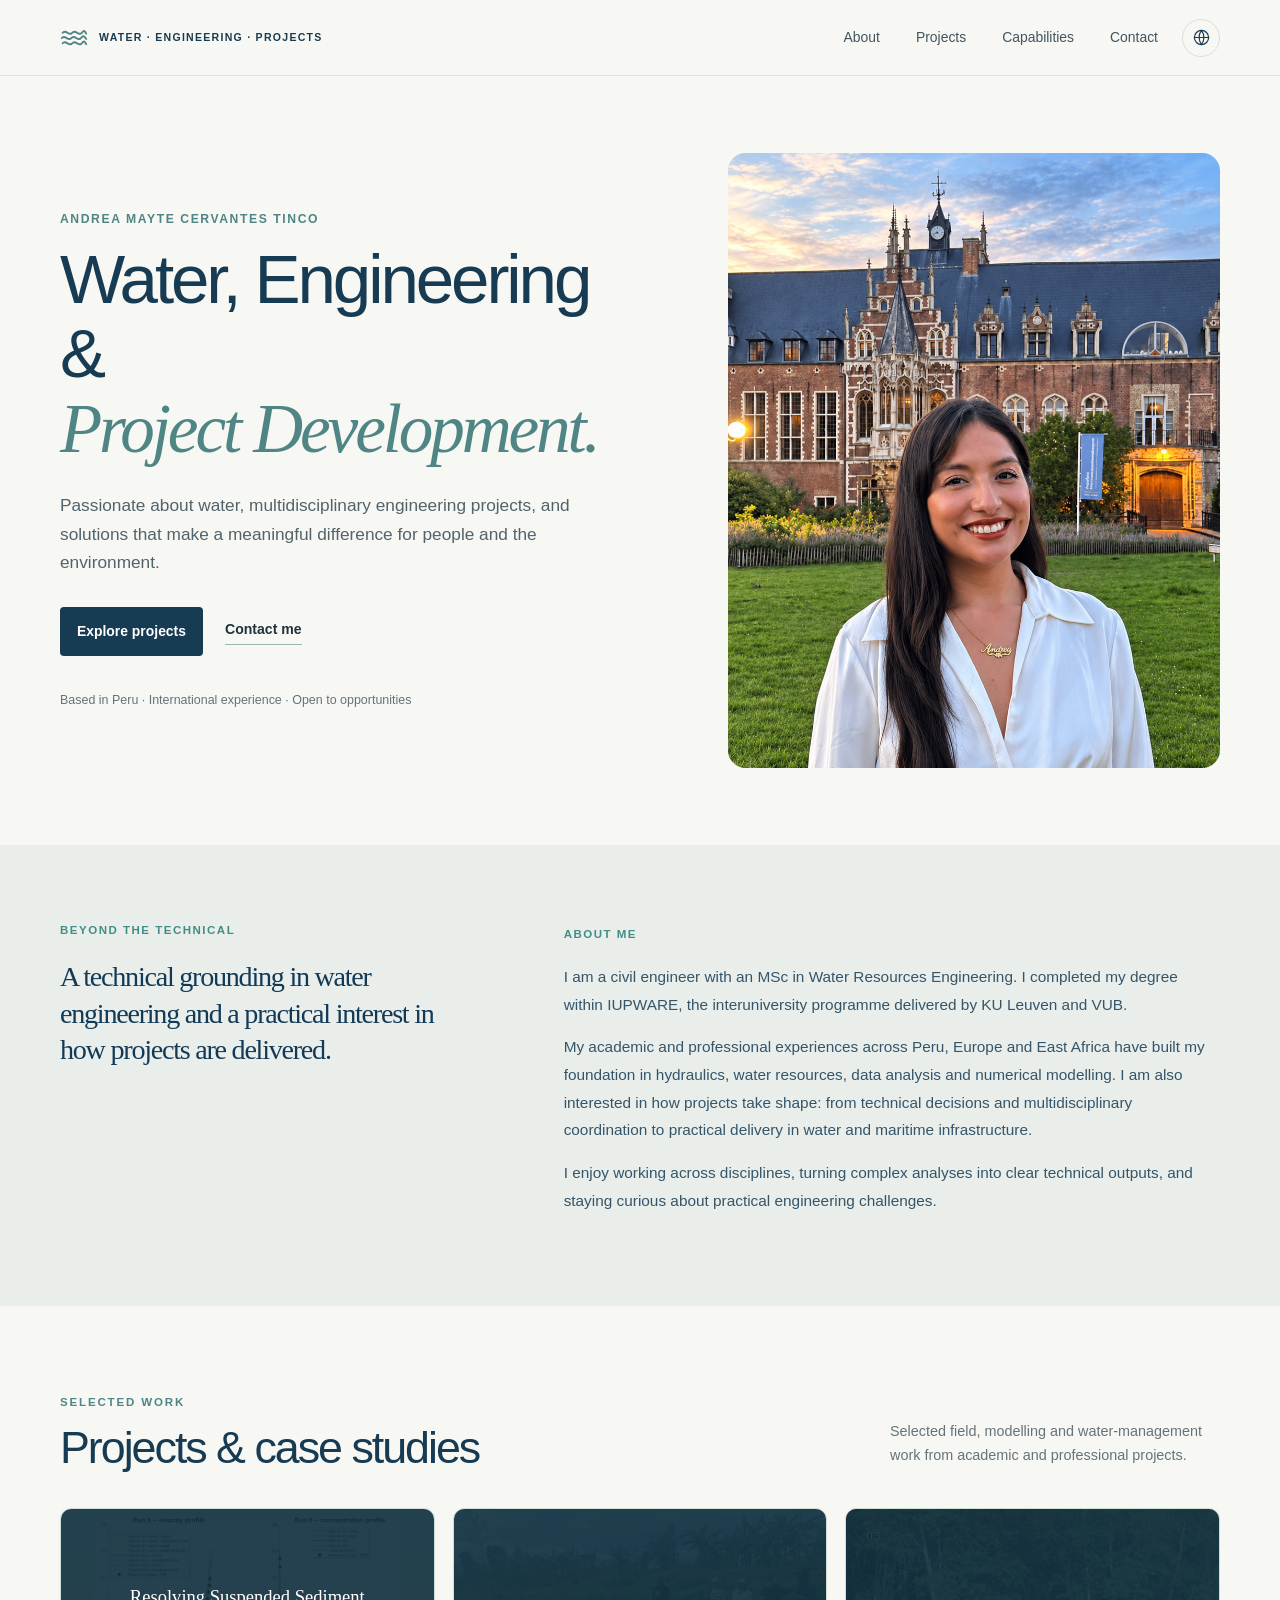
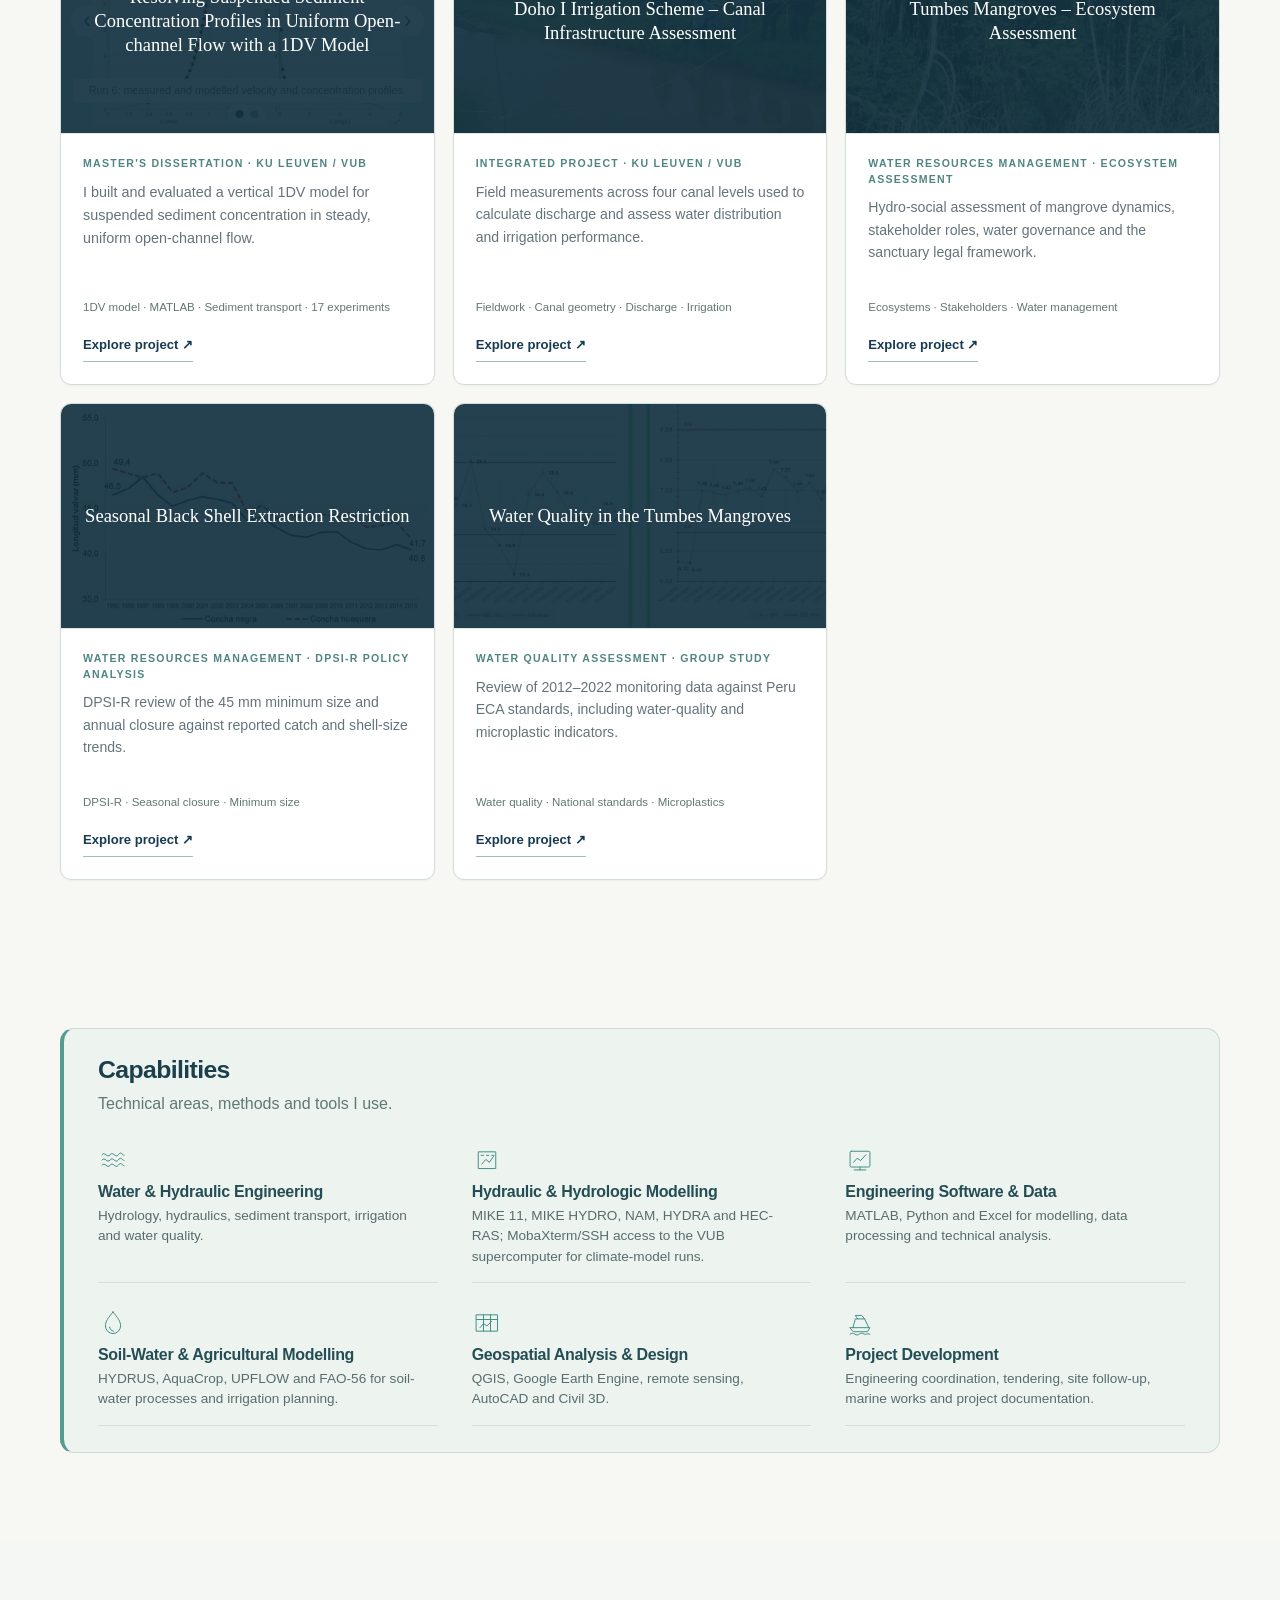
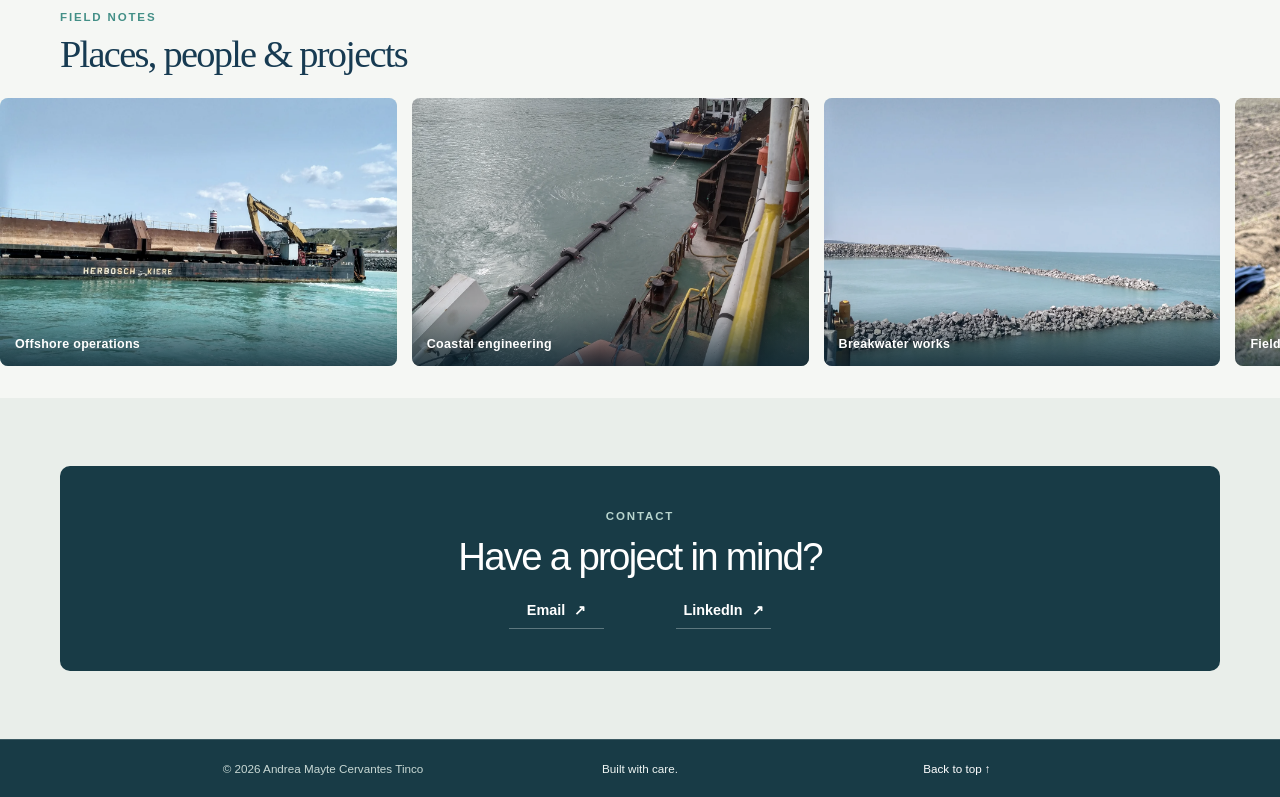
==== commit 7a1b1d5e: "Make About tagline more natural" ====
--- a/index.html
+++ b/index.html
@@ -56,7 +56,7 @@
 
     <section class="about-section" id="about">
       <div class="section-wrap about-layout">
-        <div class="about-heading"><p class="eyebrow" data-i18n="aboutPrincipleLabel">BEYOND THE TECHNICAL</p><h2 data-i18n="aboutPrinciple">From hydraulic analysis to project delivery, with the wider system in mind.</h2></div>
+        <div class="about-heading"><p class="eyebrow" data-i18n="aboutPrincipleLabel">BEYOND THE TECHNICAL</p><h2 data-i18n="aboutPrinciple">A technical grounding in water engineering and a practical interest in how projects are delivered.</h2></div>
         <div class="about-copy"><p class="eyebrow" data-i18n="aboutLabel">ABOUT ME</p><p data-i18n="aboutP1">I am a civil engineer with an MSc in Water Resources Engineering. I completed my degree within IUPWARE, the interuniversity programme delivered by KU Leuven and VUB.</p><p data-i18n="aboutP2">My academic and professional experiences across Peru, Europe and East Africa have built my foundation in hydraulics, water resources, data analysis and numerical modelling. I am also interested in how projects take shape: from technical decisions and multidisciplinary coordination to practical delivery in water and maritime infrastructure.</p><p data-i18n="aboutP3">I enjoy working across disciplines, turning complex analyses into clear technical outputs, and staying curious about practical engineering challenges.</p></div>
       </div>
     </section>
@@ -154,6 +154,6 @@
   <figure><img id="lightbox-image" src="" alt=""><figcaption id="lightbox-caption"></figcaption></figure>
   <button class="lightbox-arrow" id="lightbox-next" type="button" data-i18n-aria="modalNext" aria-label="Next image">›</button>
 </div>
-  <script src="assets/js/main.js?v=22"></script>
+  <script src="assets/js/main.js?v=23"></script>
 </body>
 </html>
